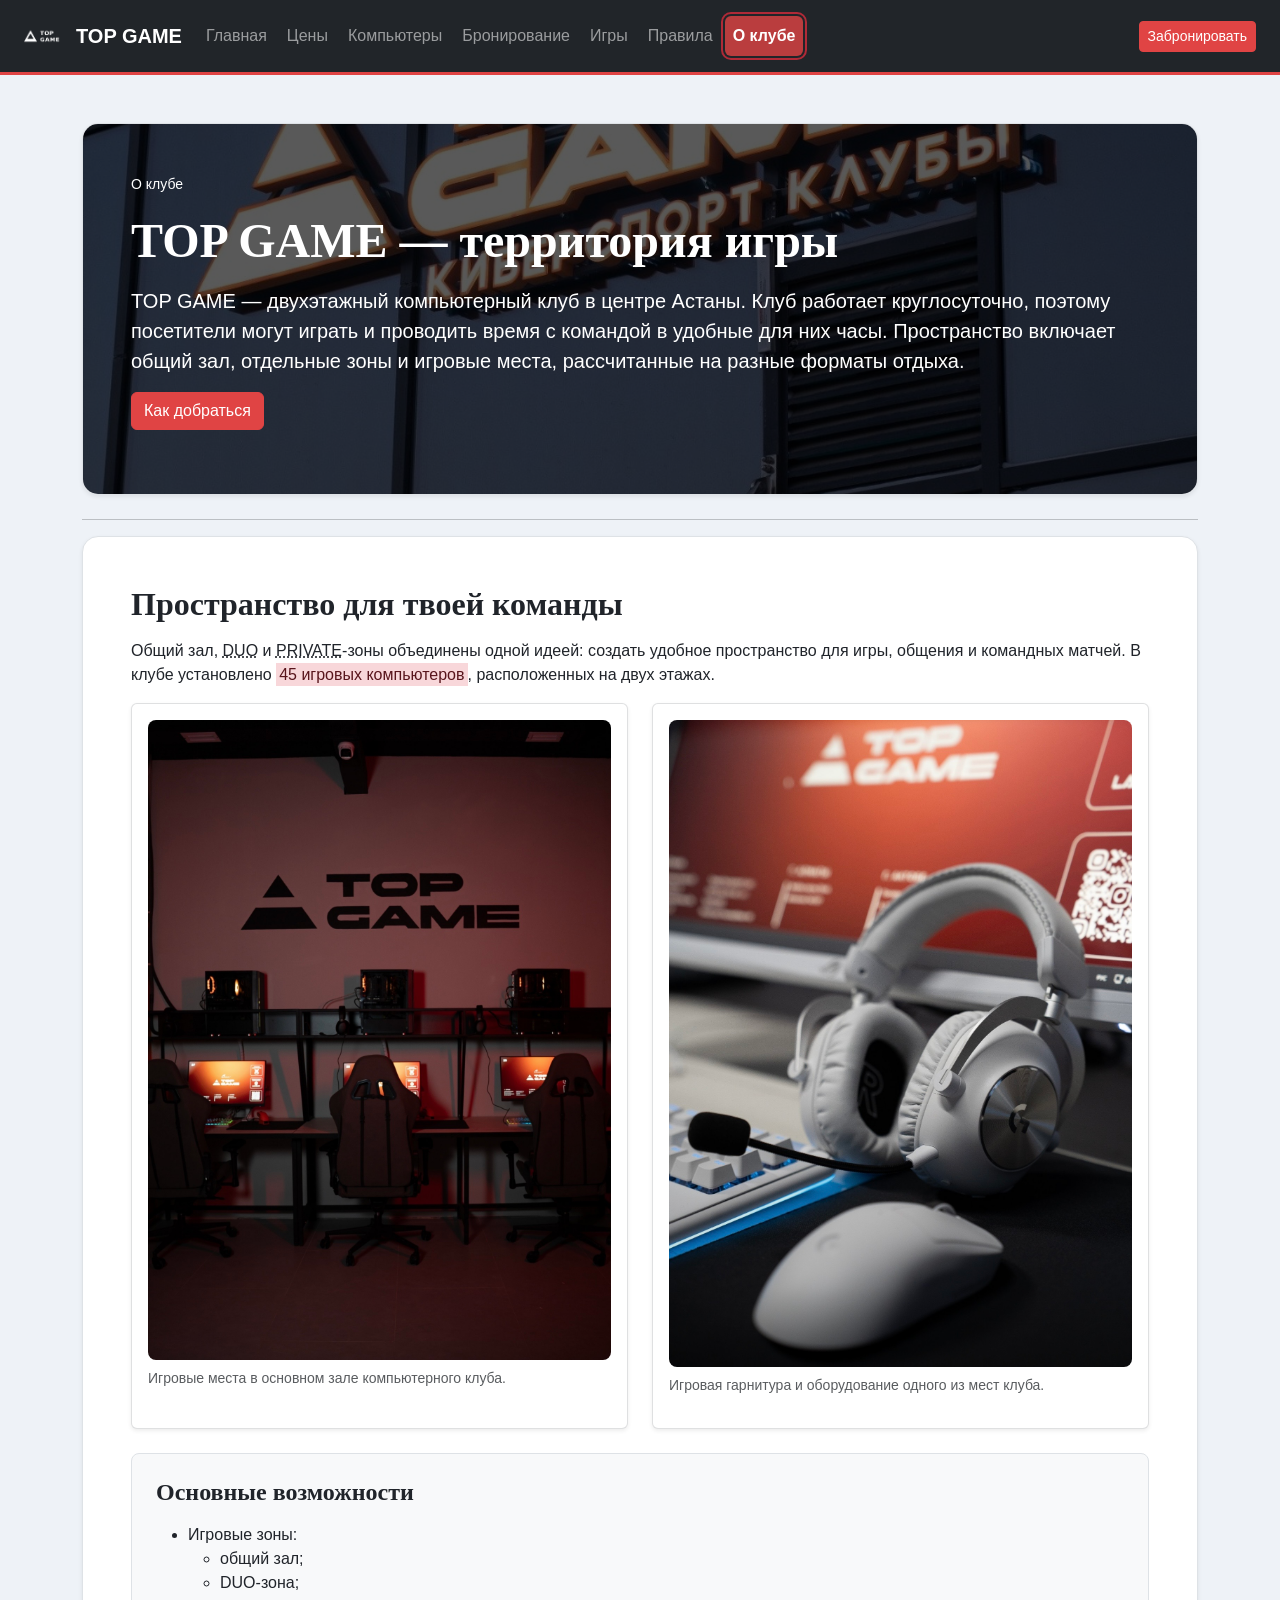
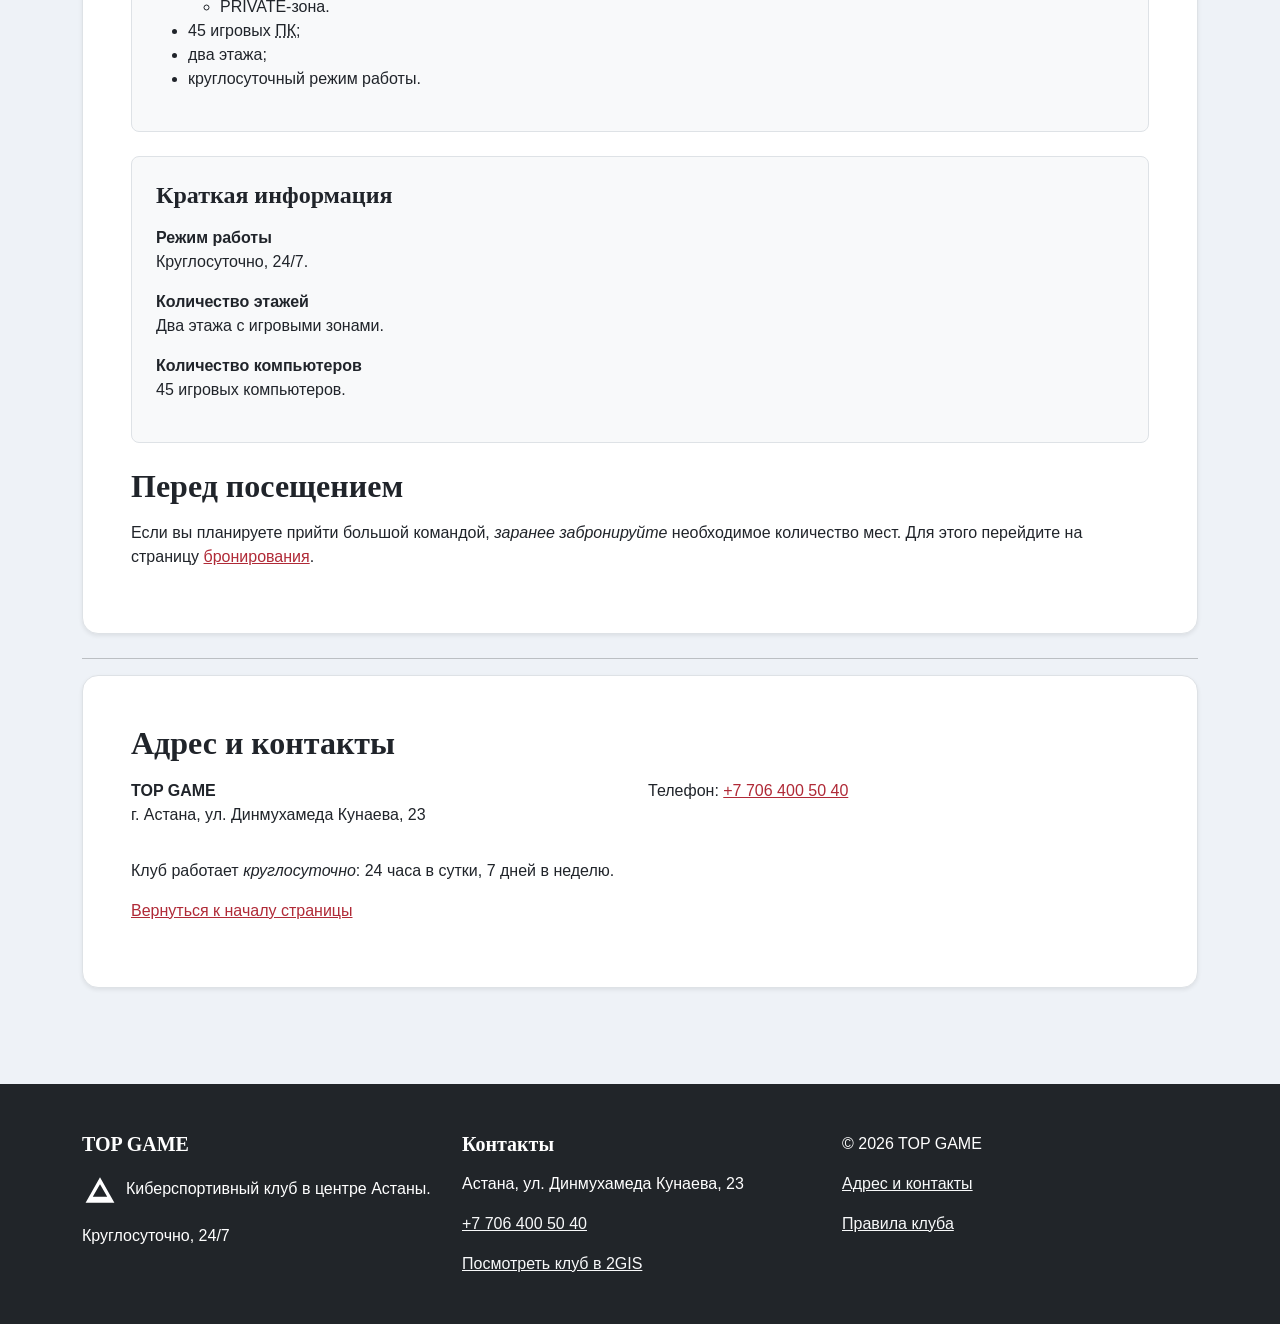
==== about.html @ 2912ec72 "Complete game requests, tariff calculations, zone comparison and reviews" ====
<!DOCTYPE html>
<html lang="ru">
    <head>
        <meta charset="UTF-8">
        <meta name="viewport" content="width=device-width, initial-scale=1.0">
        <meta name="description" content="Информация о компьютерном клубе TOP GAME в Астане">
        <meta name="author" content="Ali">
        <title>О клубе — TOP GAME</title>
        <!-- Bootstrap supplies the layout; only CSS is used. -->
        <link rel="stylesheet" href="css/bootstrap.min.css">
        <link rel="stylesheet" href="css/base.css">
        <script src="js/data.js" defer></script>
        <script src="js/logic.js" defer></script>
        <script src="js/main.js" defer></script>
        <script src="js/food.js" defer></script>
        <script src="js/about.js" defer></script>
    </head>
    <body id="page-top">
        <a id="skip-content" href="#about-content" class="visually-hidden-focusable d-inline-block p-3">Перейти к содержимому</a><!-- Автор страницы: Ali -->
        <!-- Bootstrap navbar layout; the mobile menu uses an HTML checkbox and CSS so the site needs no JavaScript. -->
        <header id="site-header" class="navbar navbar-expand-xl bg-dark border-bottom border-danger border-3 py-3" data-bs-theme="dark">
    <div class="container-fluid px-3 px-lg-4">
        <a id="brand-link" href="index.html" aria-label="Главная страница TOP GAME" class="navbar-brand d-flex align-items-center gap-2 fw-bold"><img src="images/logo.png" alt="Логотип TOP GAME" width="44" height="44" class="img-fluid object-fit-contain"><span>TOP GAME</span></a>
        <input type="checkbox" id="main-navigation-toggle" class="navbar-toggler-check visually-hidden d-xl-none" aria-controls="main-navigation">
        <label for="main-navigation-toggle" class="navbar-toggler d-xl-none"><span class="visually-hidden">Открыть или закрыть меню</span><span class="navbar-toggler-icon" aria-hidden="true"></span></label>
        <div id="main-navigation" class="navbar-collapse">
<nav aria-label="Основная навигация" class="flex-grow-1"><ul class="navbar-nav mx-xl-auto gap-xl-1">
<li class="nav-item"><a id="nav-index" href="index.html" class="nav-link px-2">Главная</a></li>
<li class="nav-item"><a id="nav-prices" href="prices.html" class="nav-link px-2">Цены</a></li>
<li class="nav-item"><a id="nav-computers" href="computers.html" class="nav-link px-2">Компьютеры</a></li>
<li class="nav-item"><a id="nav-booking" href="booking.html" class="nav-link px-2">Бронирование</a></li>
<li class="nav-item"><a id="nav-games" href="games.html" class="nav-link px-2">Игры</a></li>
<li class="nav-item"><a id="nav-rules" href="rules.html" class="nav-link px-2">Правила</a></li>
<li class="nav-item"><a id="nav-about" href="about.html" class="nav-link px-2 active fw-bold" aria-current="page">О клубе</a></li>
</ul></nav>
        <a id="header-booking-link" href="booking.html#booking-form" class="btn btn-danger btn-sm mt-3 mt-xl-0 ms-xl-3">Забронировать</a>
</div>
    </div>
</header>
        <!-- container limits long text to a readable width and stays centered at each Bootstrap breakpoint. -->
        <main class="container py-4 py-lg-5" id="about-content">
            <section id="introduction" class="bg-white border rounded-4 p-3 p-md-4 p-lg-5 mb-4 shadow-sm position-relative overflow-hidden text-white">
                <img src="images/club-exterior.jpg" alt="Внешний вид компьютерного клуба TOP GAME в Астане" class="position-absolute top-0 start-0 w-100 h-100 object-fit-cover brand-backdrop">
                <p class="mb-3 position-relative z-1">
                    <small class="small">О клубе</small>
                </p>
                <h1 class="fw-bold display-5 mb-3 position-relative z-1 text-center text-md-start" id="about-h1-1">TOP GAME — территория игры</h1>
                <p class="mb-3 lead position-relative z-1">
            TOP GAME — двухэтажный компьютерный клуб в центре Астаны.
            Клуб работает <strong>круглосуточно</strong>, поэтому посетители
            могут играть и проводить время с командой в удобные для них часы.
            Пространство включает общий зал, отдельные зоны и игровые места,
            рассчитанные на разные форматы отдыха.
        </p>
                <p class="mb-3 position-relative z-1">
                    <a href="#contacts" class="btn btn-danger" id="about-a-1">Как добраться</a>
                </p>
            </section>
            <hr>
            <section id="club-space" class="bg-white border rounded-4 p-3 p-md-4 p-lg-5 mb-4 shadow-sm">
                <h2 class="fw-bold h2 mb-3">Пространство для твоей команды</h2>
                <p class="mb-3">
            Общий зал, <abbr title="игра вдвоём">DUO</abbr> и
            <abbr title="приватная игровая зона">PRIVATE</abbr>-зоны
            объединены одной идеей: создать удобное пространство для игры,
            общения и командных матчей. В клубе установлено
            <mark class="bg-danger-subtle text-danger-emphasis">45 игровых компьютеров</mark>, расположенных на двух этажах.
        </p>
                <!-- Bootstrap Cards / grid: official card and card-body markup adapted to existing club content; semantic articles and figures retained. https://getbootstrap.com/docs/5.3/components/card/ -->
                <div class="row g-4">
                    <div class="col-12 col-md-6">
                        <figure class="card h-100 shadow-sm p-3" id="about-figure-1">
                            <img src="images/hero.jpg" alt="Игровые компьютеры и кресла в зале клуба TOP GAME" class="img-fluid w-100 rounded-3">
                            <figcaption class="small text-body-secondary mt-2">
                    Игровые места в основном зале компьютерного клуба.
                </figcaption>
                        </figure>
                    </div>
                    <div class="col-12 col-md-6">
                        <figure class="card h-100 shadow-sm p-3" id="about-figure-2">
                            <img src="images/prices-hero.jpg" alt="Белая игровая гарнитура на компьютерном месте TOP GAME" class="img-fluid w-100 rounded-3">
                            <figcaption class="small text-body-secondary mt-2">
                    Игровая гарнитура и оборудование одного из мест клуба.
                </figcaption>
                        </figure>
                    </div>
                </div>
                <article class="bg-body-tertiary border rounded-3 p-3 p-md-4 my-4" id="about-article-1">
                    <h3 class="fw-bold h4 mb-3">Основные возможности</h3>
                    <ul>
                        <li>
                    Игровые зоны:
                    <ul>
                                <li>общий зал;</li>
                                <li>DUO-зона;</li>
                                <li>PRIVATE-зона.</li>
                            </ul>
                        </li>
                        <li>
                    45 игровых
                    <abbr title="персональный компьютер">ПК</abbr>;
                </li>
                        <li>два этажа;</li>
                        <li>круглосуточный режим работы.</li>
                    </ul>
                </article>
                <article class="bg-body-tertiary border rounded-3 p-3 p-md-4 my-4" id="about-article-2">
                    <h3 class="fw-bold h4 mb-3">Краткая информация</h3>
                    <dl>
                        <dt class="mt-3 fw-semibold">
                            <b>Режим работы</b>
                        </dt>
                        <dd class="mb-3">Круглосуточно, 24/7.</dd>
                        <dt class="mt-3 fw-semibold">
                            <b>Количество этажей</b>
                        </dt>
                        <dd class="mb-3">Два этажа с игровыми зонами.</dd>
                        <dt class="mt-3 fw-semibold">
                            <b>Количество компьютеров</b>
                        </dt>
                        <dd class="mb-3">45 игровых компьютеров.</dd>
                    </dl>
                </article>
                <!-- aside используется для дополнительной информации,
             которая связана с клубом, но не является основным описанием. -->
                <aside id="about-aside-1">
                    <h2 class="fw-bold h2 mb-3">Перед посещением</h2>
                    <p class="mb-3">
                Если вы планируете прийти большой командой,
                <em>заранее забронируйте</em> необходимое количество мест.
                Для этого перейдите на страницу
                <a href="booking.html" id="about-a-2">бронирования</a>.
            </p>
                </aside>
            </section>
            <hr>
            <section id="contacts" class="bg-white border rounded-4 p-3 p-md-4 p-lg-5 mb-4 shadow-sm">
                <h2 class="fw-bold h2 mb-3">Адрес и контакты</h2>
                <address class="fst-normal row g-3">
                    <p class="mb-3 col-12 col-md-6">
                        <strong>TOP GAME</strong>
                        <br>
                г. Астана, ул. Динмухамеда Кунаева, 23
            </p>
                    <p class="mb-3 col-12 col-md-6">
                Телефон:
                <a href="tel:+77064005040" id="about-a-3">+7 706 400 50 40</a>
                    </p>
                </address>
                <p class="mb-3">
            Клуб работает <i>круглосуточно</i>:
            <span>24 часа в сутки, 7 дней в неделю</span>.
        </p>
                <!-- span используется для короткой части предложения,
             которой не требуется отдельный смысловой раздел. -->
                <p class="mb-3">
                    <a href="#introduction" id="about-a-4">Вернуться к началу страницы</a>
                </p>
            </section>
        </main>
        <footer id="site-footer" class="bg-dark text-white py-5 mt-4">
    <div class="container"><div class="row g-4 align-items-start">
        <section class="col-12 col-md-6 col-lg-4" aria-labelledby="footer-brand-title">
            <h2 id="footer-brand-title" class="h5 fw-bold mb-3">TOP GAME</h2>
            <p><img src="images/logo-mark-white.svg" alt="Знак TOP GAME" width="36" class="img-fluid me-2">Киберспортивный клуб в центре Астаны.</p>
            <p class="mb-0">Круглосуточно, 24/7</p>
        </section>
        <section class="col-12 col-md-6 col-lg-4" aria-labelledby="footer-contacts-title">
            <h2 id="footer-contacts-title" class="h5 fw-bold mb-3">Контакты</h2>
            <address class="fst-normal">
<p>Астана, ул. Динмухамеда Кунаева, 23</p>
<a id="footer-phone" href="tel:+77064005040" class="link-light">+7 706 400 50 40</a>
</address>
            <a id="footer-map" href="https://2gis.kz/astana/firm/70000001080411948" target="_blank" rel="noopener noreferrer" class="link-light">Посмотреть клуб в 2GIS</a>
        </section>
        <div class="col-12 col-md-6 col-lg-4">
<p>© 2026 TOP GAME</p>
<p><a id="footer-contacts-link" href="about.html#contacts" class="link-light">Адрес и контакты</a></p>
<a id="footer-rules-link" href="rules.html" class="link-light">Правила клуба</a>
</div>
    </div></div>
</footer>
    </body>
</html>
---- css/base.css ----
/* Bootstrap owns layout, spacing, typography scales and breakpoints.
   These rules add the club's visual identity without rebuilding its grid. */
:root {
    --bs-body-bg: #eef2f7;
    --bs-body-color: #20242a;
    --bs-body-font-family: Arial, Helvetica, sans-serif;
    --bs-danger-rgb: 224, 68, 68;
    --bs-link-color: #b02a37;
    --bs-link-color-rgb: 176, 42, 55;
    --bs-link-hover-color: #842029;
    --bs-link-hover-color-rgb: 132, 32, 41;
}

/* Keep the club's original serif display font for headings. */
h1,
h2,
h3,
.card-title {
    font-family: Georgia, "Times New Roman", serif;
}

/* Use the club red for primary actions and provide a clear hover shade. */
.btn-danger {
    --bs-btn-bg: #e04444;
    --bs-btn-border-color: #e04444;
    --bs-btn-hover-bg: #c93838;
    --bs-btn-hover-border-color: #c93838;
    --bs-btn-active-bg: #b02a37;
    --bs-btn-active-border-color: #b02a37;
}

/* Match outlined actions to the same palette. */
.btn-outline-danger {
    --bs-btn-color: #b02a37;
    --bs-btn-border-color: #b02a37;
    --bs-btn-hover-bg: #b02a37;
    --bs-btn-hover-border-color: #b02a37;
}

/* A subtle club-red highlight makes navigation states easy to spot. */
.navbar .nav-link {
    border-radius: var(--bs-border-radius);
    transition: color 150ms ease, background-color 150ms ease;
}

.navbar .nav-link:hover,
.navbar .nav-link:focus-visible,
.navbar .nav-link.active {
    color: #fff;
    background-color: rgba(var(--bs-danger-rgb), 0.8);
}

/* Bootstrap cards use a light gray surface by default; keep content white. */
.card {
    --bs-card-bg: #fff;
    --bs-card-border-color: rgba(32, 36, 42, 0.14);
}

/* Carry the brand color into focused form controls and selected checkboxes. */
.form-control:focus,
.form-select:focus {
    border-color: #e04444;
    box-shadow: 0 0 0 0.25rem rgba(224, 68, 68, 0.2);
}

.form-check-input:checked {
    background-color: #e04444;
    border-color: #e04444;
}

::selection {
    color: #fff;
    background-color: #b02a37;
}

/* The existing about-page photo needs darkening for readable white text.
   Bootstrap supplies positioning, sizing and the overlay's z-index. */
.brand-backdrop {
    filter: brightness(35%);
}

/* A checkbox keeps the mobile navigation usable without JavaScript. */
@media (max-width: 1199.98px) {
    .navbar-toggler-check:not(:checked) ~ .navbar-collapse { display: none; }
    .navbar-toggler-check:checked ~ .navbar-collapse { display: block; flex-basis: 100%; }
    .navbar-toggler-check:focus-visible + .navbar-toggler { outline: 3px solid #fff; outline-offset: 3px; }
}

/* Ready for class changes in the next assignment; no JavaScript is loaded. */
.hidden { display: none !important; }
.active { outline: 2px solid #b02a37; outline-offset: 2px; }
.selected { border-color: #b02a37 !important; box-shadow: 0 0 0 2px rgba(176, 42, 55, 0.15); }
.error { color: #842029; background-color: #f8d7da; border-color: #b02a37 !important; }
.success { color: #0f5132; background-color: #d1e7dd; border-color: #146c43 !important; }
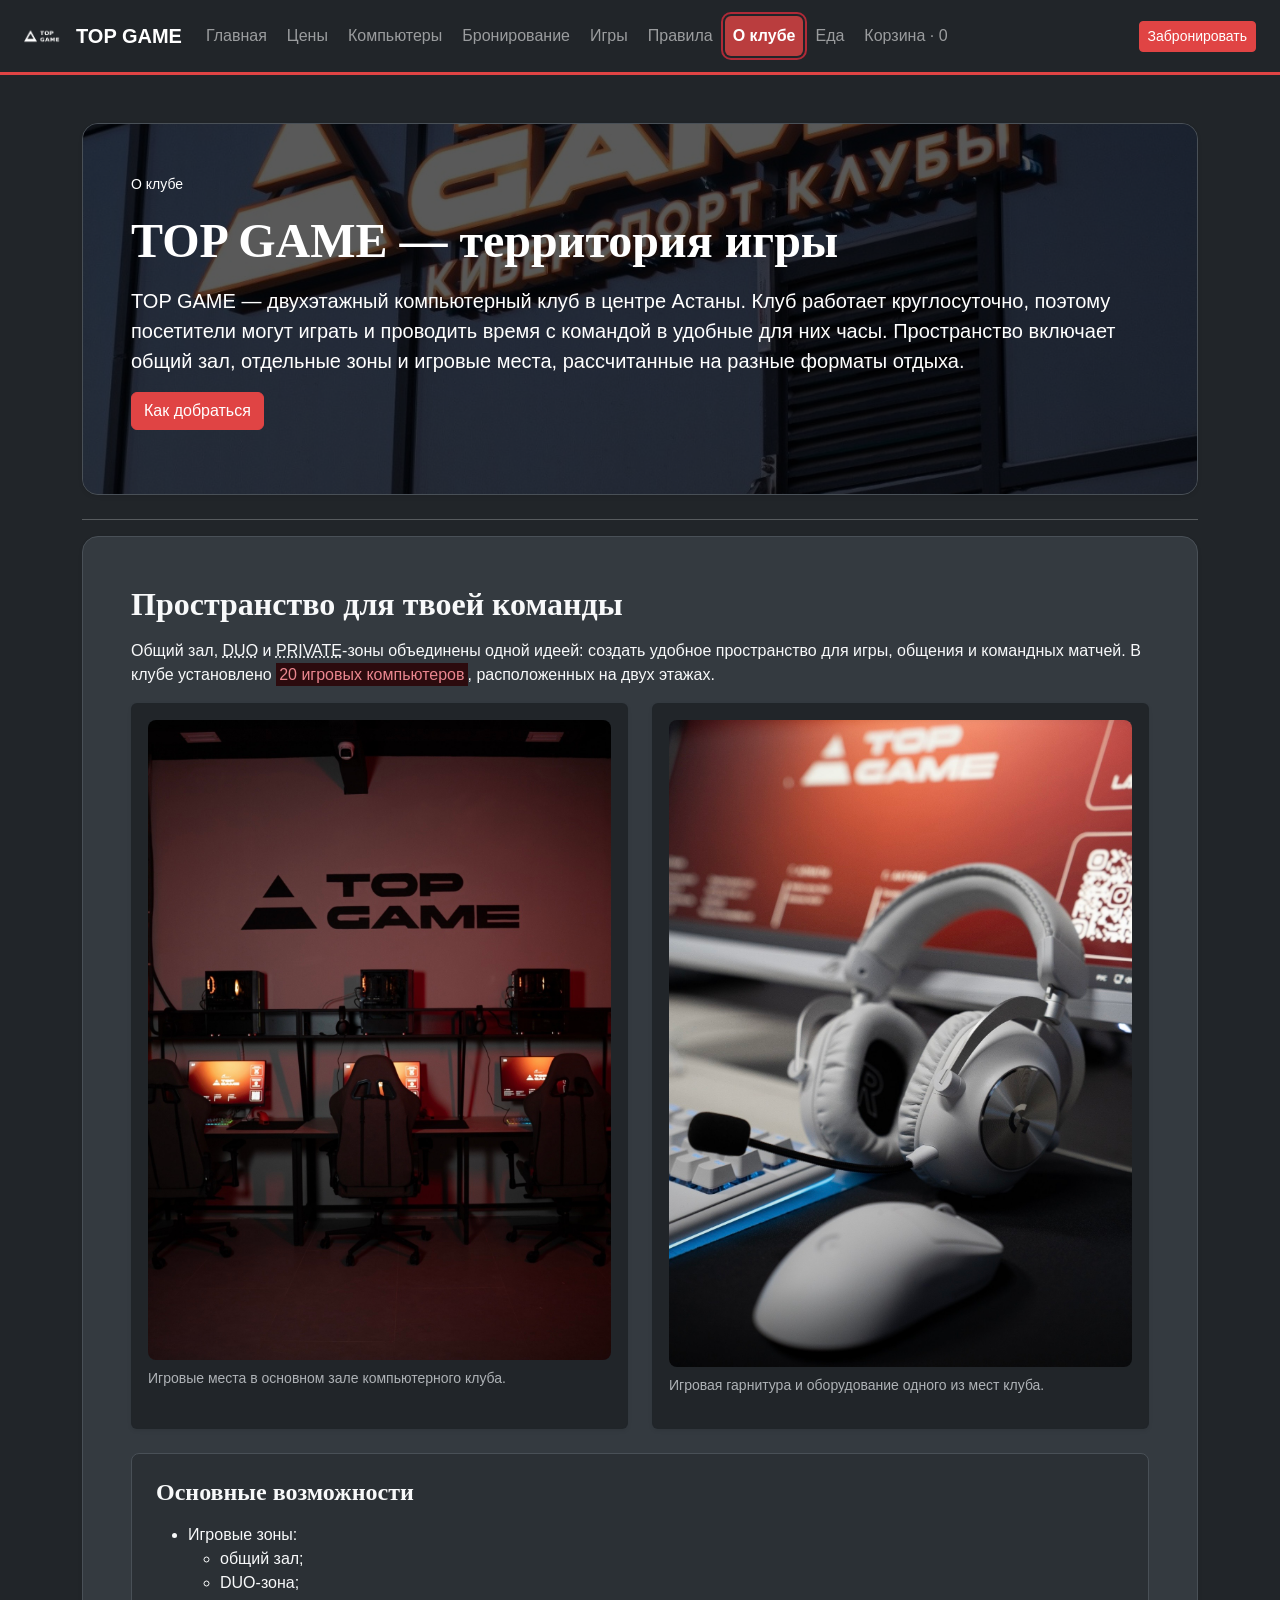
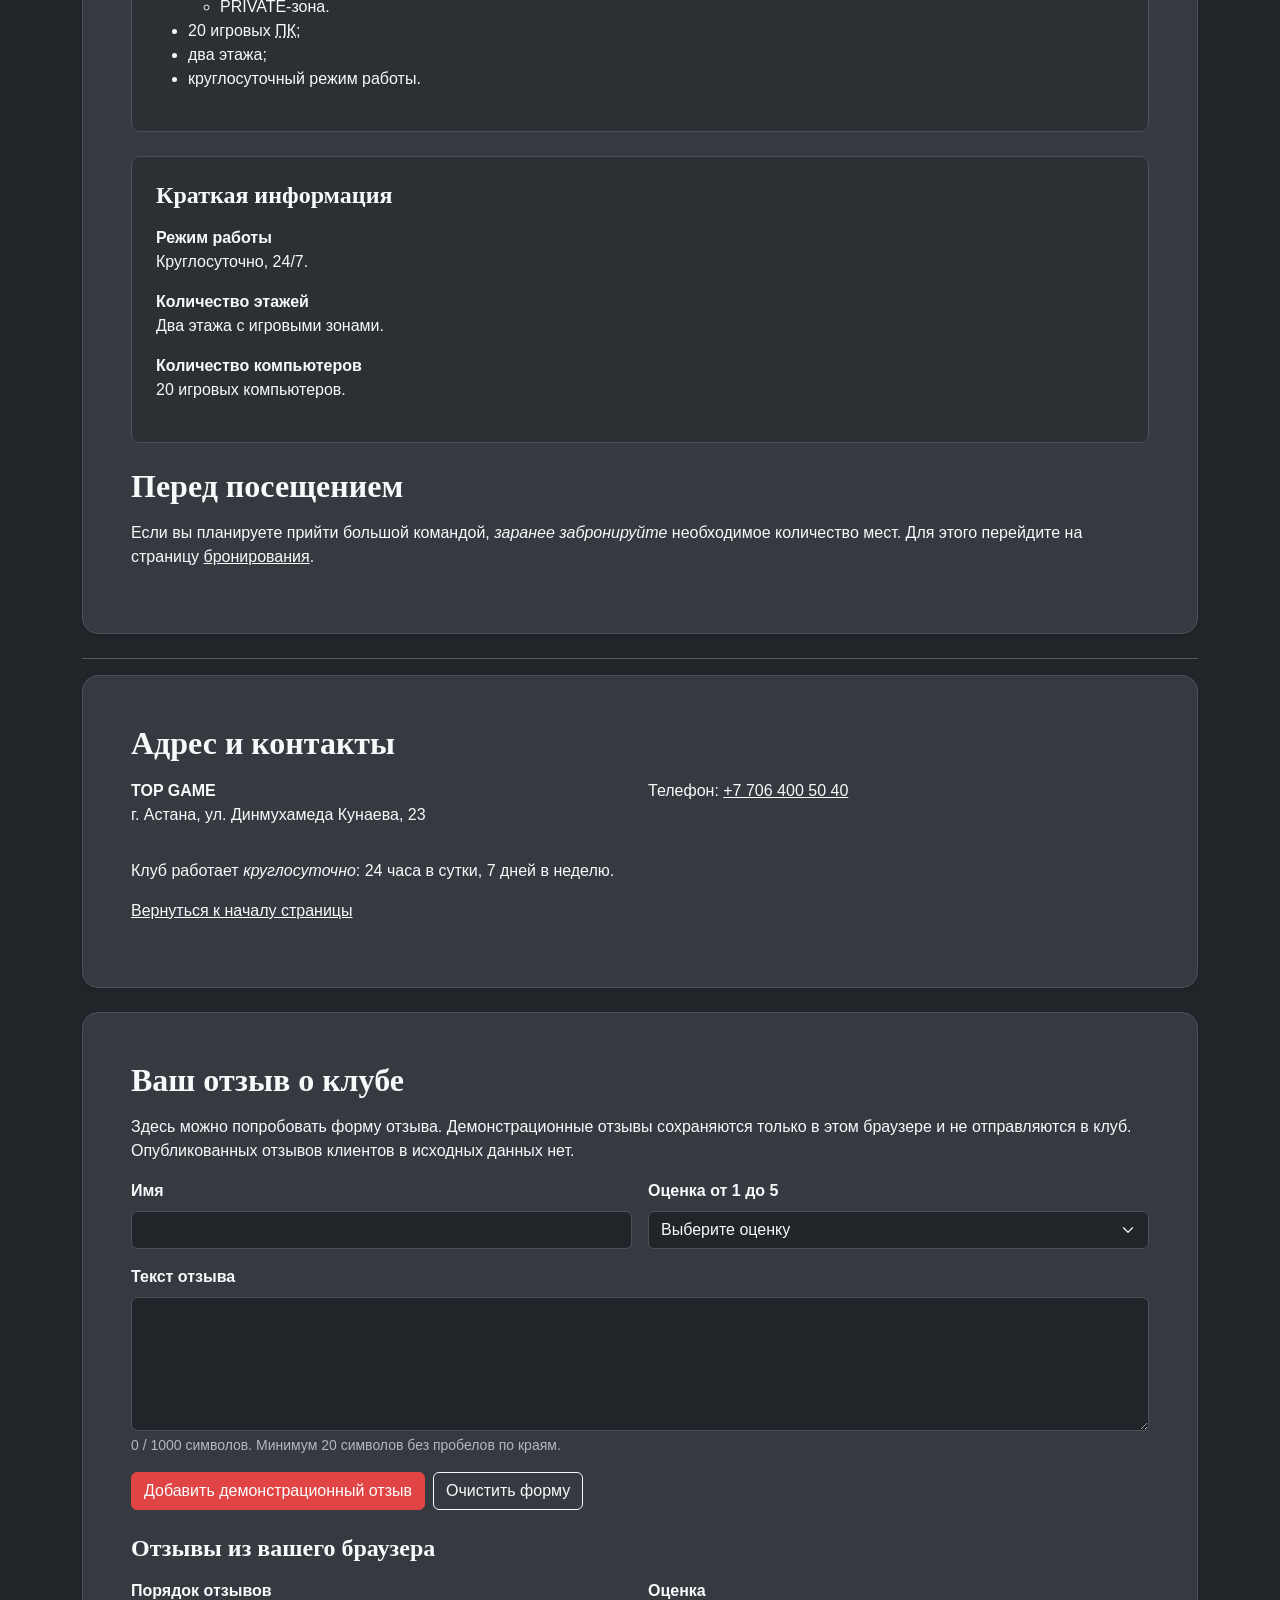
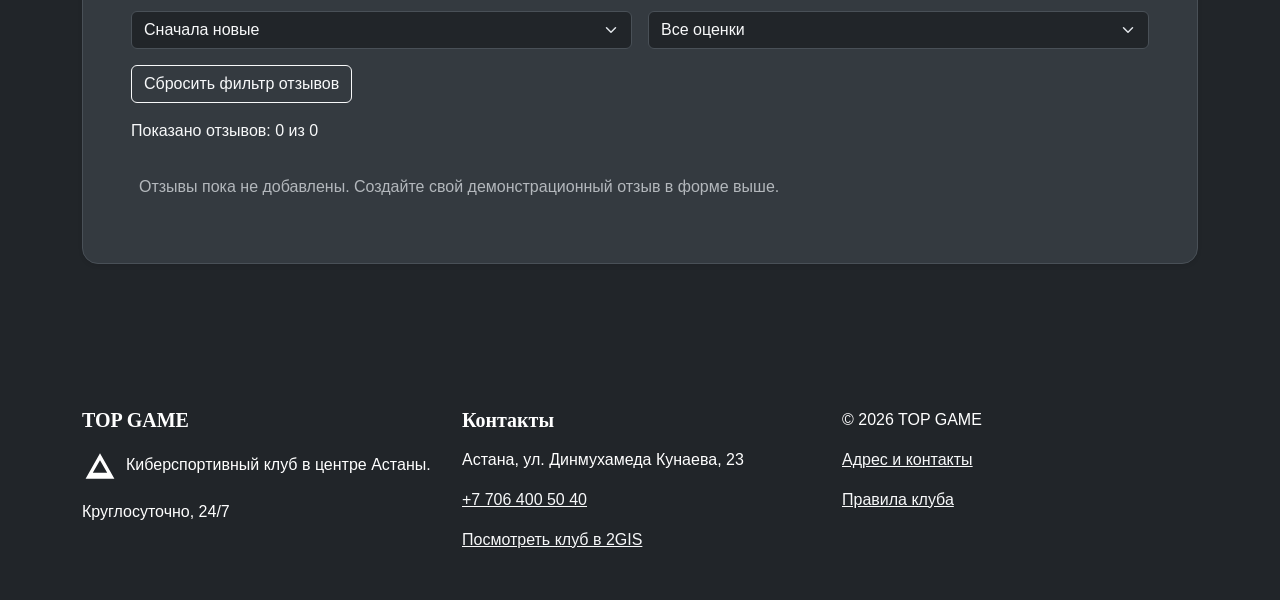
==== commit 2f55a7fb: "Add simplified JavaScript and interactive club website" ====
--- a/about.html
+++ b/about.html
@@ -1,5 +1,5 @@
 <!DOCTYPE html>
-<html lang="ru">
+<html lang="ru" data-bs-theme="dark">
     <head>
         <meta charset="UTF-8">
         <meta name="viewport" content="width=device-width, initial-scale=1.0">
@@ -15,8 +15,8 @@
         <script src="js/food.js" defer></script>
         <script src="js/about.js" defer></script>
     </head>
-    <body id="page-top">
-        <a id="skip-content" href="#about-content" class="visually-hidden-focusable d-inline-block p-3">Перейти к содержимому</a><!-- Автор страницы: Ali -->
+    <body id="page-top" class="bg-dark text-light">
+        <a id="skip-content" href="#about-content" class="visually-hidden-focusable d-inline-block p-3 link-light">Перейти к содержимому</a><!-- Автор страницы: Ali -->
         <!-- Bootstrap navbar layout; the mobile menu uses an HTML checkbox and CSS so the site needs no JavaScript. -->
         <header id="site-header" class="navbar navbar-expand-xl bg-dark border-bottom border-danger border-3 py-3" data-bs-theme="dark">
     <div class="container-fluid px-3 px-lg-4">
@@ -32,6 +32,8 @@
 <li class="nav-item"><a id="nav-games" href="games.html" class="nav-link px-2">Игры</a></li>
 <li class="nav-item"><a id="nav-rules" href="rules.html" class="nav-link px-2">Правила</a></li>
 <li class="nav-item"><a id="nav-about" href="about.html" class="nav-link px-2 active fw-bold" aria-current="page">О клубе</a></li>
+<li class="nav-item"><a id="nav-food" class="nav-link px-2" href="booking.html#food-menu">Еда</a></li>
+<li class="nav-item"><a id="nav-cart" class="nav-link px-2" href="booking.html#food-cart">Корзина · 0</a></li>
 </ul></nav>
         <a id="header-booking-link" href="booking.html#booking-form" class="btn btn-danger btn-sm mt-3 mt-xl-0 ms-xl-3">Забронировать</a>
 </div>
@@ -39,7 +41,7 @@
 </header>
         <!-- container limits long text to a readable width and stays centered at each Bootstrap breakpoint. -->
         <main class="container py-4 py-lg-5" id="about-content">
-            <section id="introduction" class="bg-white border rounded-4 p-3 p-md-4 p-lg-5 mb-4 shadow-sm position-relative overflow-hidden text-white">
+            <section id="introduction" class="bg-body-secondary border rounded-4 p-3 p-md-4 p-lg-5 mb-4 shadow-sm position-relative overflow-hidden text-white">
                 <img src="images/club-exterior.jpg" alt="Внешний вид компьютерного клуба TOP GAME в Астане" class="position-absolute top-0 start-0 w-100 h-100 object-fit-cover brand-backdrop">
                 <p class="mb-3 position-relative z-1">
                     <small class="small">О клубе</small>
@@ -57,19 +59,19 @@
                 </p>
             </section>
             <hr>
-            <section id="club-space" class="bg-white border rounded-4 p-3 p-md-4 p-lg-5 mb-4 shadow-sm">
+            <section id="club-space" class="bg-body-secondary border rounded-4 p-3 p-md-4 p-lg-5 mb-4 shadow-sm">
                 <h2 class="fw-bold h2 mb-3">Пространство для твоей команды</h2>
                 <p class="mb-3">
             Общий зал, <abbr title="игра вдвоём">DUO</abbr> и
             <abbr title="приватная игровая зона">PRIVATE</abbr>-зоны
             объединены одной идеей: создать удобное пространство для игры,
             общения и командных матчей. В клубе установлено
-            <mark class="bg-danger-subtle text-danger-emphasis">45 игровых компьютеров</mark>, расположенных на двух этажах.
+            <mark class="bg-danger-subtle text-danger-emphasis">20 игровых компьютеров</mark>, расположенных на двух этажах.
         </p>
                 <!-- Bootstrap Cards / grid: official card and card-body markup adapted to existing club content; semantic articles and figures retained. https://getbootstrap.com/docs/5.3/components/card/ -->
                 <div class="row g-4">
                     <div class="col-12 col-md-6">
-                        <figure class="card h-100 shadow-sm p-3" id="about-figure-1">
+                        <figure class="card h-100 shadow-sm p-3 bg-dark text-light" id="about-figure-1">
                             <img src="images/hero.jpg" alt="Игровые компьютеры и кресла в зале клуба TOP GAME" class="img-fluid w-100 rounded-3">
                             <figcaption class="small text-body-secondary mt-2">
                     Игровые места в основном зале компьютерного клуба.
@@ -77,7 +79,7 @@
                         </figure>
                     </div>
                     <div class="col-12 col-md-6">
-                        <figure class="card h-100 shadow-sm p-3" id="about-figure-2">
+                        <figure class="card h-100 shadow-sm p-3 bg-dark text-light" id="about-figure-2">
                             <img src="images/prices-hero.jpg" alt="Белая игровая гарнитура на компьютерном месте TOP GAME" class="img-fluid w-100 rounded-3">
                             <figcaption class="small text-body-secondary mt-2">
                     Игровая гарнитура и оборудование одного из мест клуба.
@@ -97,7 +99,7 @@
                             </ul>
                         </li>
                         <li>
-                    45 игровых
+                    20 игровых
                     <abbr title="персональный компьютер">ПК</abbr>;
                 </li>
                         <li>два этажа;</li>
@@ -118,7 +120,7 @@
                         <dt class="mt-3 fw-semibold">
                             <b>Количество компьютеров</b>
                         </dt>
-                        <dd class="mb-3">45 игровых компьютеров.</dd>
+                        <dd class="mb-3">20 игровых компьютеров.</dd>
                     </dl>
                 </article>
                 <!-- aside используется для дополнительной информации,
@@ -129,12 +131,12 @@
                 Если вы планируете прийти большой командой,
                 <em>заранее забронируйте</em> необходимое количество мест.
                 Для этого перейдите на страницу
-                <a href="booking.html" id="about-a-2">бронирования</a>.
+                <a href="booking.html" id="about-a-2" class="link-light">бронирования</a>.
             </p>
                 </aside>
             </section>
             <hr>
-            <section id="contacts" class="bg-white border rounded-4 p-3 p-md-4 p-lg-5 mb-4 shadow-sm">
+            <section id="contacts" class="bg-body-secondary border rounded-4 p-3 p-md-4 p-lg-5 mb-4 shadow-sm">
                 <h2 class="fw-bold h2 mb-3">Адрес и контакты</h2>
                 <address class="fst-normal row g-3">
                     <p class="mb-3 col-12 col-md-6">
@@ -144,7 +146,7 @@
             </p>
                     <p class="mb-3 col-12 col-md-6">
                 Телефон:
-                <a href="tel:+77064005040" id="about-a-3">+7 706 400 50 40</a>
+                <a href="tel:+77064005040" id="about-a-3" class="link-light">+7 706 400 50 40</a>
                     </p>
                 </address>
                 <p class="mb-3">
@@ -154,9 +156,80 @@
                 <!-- span используется для короткой части предложения,
              которой не требуется отдельный смысловой раздел. -->
                 <p class="mb-3">
-                    <a href="#introduction" id="about-a-4">Вернуться к началу страницы</a>
+                    <a href="#introduction" id="about-a-4" class="link-light">Вернуться к началу страницы</a>
                 </p>
             </section>
+            <section id="reviews" class="bg-body-secondary border rounded-4 p-3 p-md-4 p-lg-5 mb-4 shadow-sm" aria-labelledby="reviews-title">
+                <h2 id="reviews-title" class="h2 fw-bold mb-3">Ваш отзыв о клубе</h2>
+                <p class="mb-3">Здесь можно попробовать форму отзыва. Демонстрационные отзывы сохраняются только в этом браузере и не отправляются в клуб. Опубликованных отзывов клиентов в исходных данных нет.</p>
+                <form id="review-form" class="row g-3 mb-4" novalidate>
+                    <div class="col-12 col-md-6">
+                        <label for="review-name" class="form-label fw-semibold">Имя</label>
+                        <input id="review-name" name="review-name" class="form-control bg-dark text-light" type="text" autocomplete="name" maxlength="80" required>
+                    </div>
+                    <div class="col-12 col-md-6">
+                        <label for="review-rating" class="form-label fw-semibold">Оценка от 1 до 5</label>
+                        <select id="review-rating" name="review-rating" class="form-select bg-dark text-light" required>
+                            <option value="">Выберите оценку</option>
+                            <option value="1">1 из 5</option>
+                            <option value="2">2 из 5</option>
+                            <option value="3">3 из 5</option>
+                            <option value="4">4 из 5</option>
+                            <option value="5">5 из 5</option>
+                        </select>
+                    </div>
+                    <div class="col-12">
+                        <label for="review-text" class="form-label fw-semibold">Текст отзыва</label>
+                        <textarea id="review-text" name="review-text" class="form-control bg-dark text-light" rows="5" minlength="20" maxlength="1000" aria-describedby="review-counter" required></textarea>
+                        <p id="review-counter" class="form-text mb-0" aria-live="polite"></p>
+                    </div>
+                    <div class="col-12 d-flex flex-wrap gap-2">
+                        <button id="review-submit" type="submit" class="btn btn-danger">Добавить демонстрационный отзыв</button>
+                        <button type="reset" class="btn btn-outline-light">Очистить форму</button>
+                    </div>
+                    <p id="review-status" class="col-12 hidden p-3 rounded-3 text-break" role="status" aria-live="polite"></p>
+                </form>
+                <h3 class="h4 fw-bold mb-3">Отзывы из вашего браузера</h3>
+                <div class="row g-3 mb-3">
+                    <div class="col-12 col-md-6">
+                        <label for="review-sort" class="form-label fw-semibold">Порядок отзывов</label>
+                        <select id="review-sort" class="form-select bg-dark text-light">
+                            <option value="newest">Сначала новые</option>
+                            <option value="oldest">Сначала старые</option>
+                            <option value="rating">Сначала высокая оценка</option>
+                        </select>
+                    </div>
+                    <div class="col-12 col-md-6">
+                        <label for="review-rating-filter" class="form-label fw-semibold">Оценка</label>
+                        <select id="review-rating-filter" class="form-select bg-dark text-light">
+                            <option value="0">Все оценки</option>
+                            <option value="1">1 из 5</option>
+                            <option value="2">2 из 5</option>
+                            <option value="3">3 из 5</option>
+                            <option value="4">4 из 5</option>
+                            <option value="5">5 из 5</option>
+                        </select>
+                    </div>
+                </div>
+                <button id="review-filter-reset" type="button" class="btn btn-outline-light mb-3">Сбросить фильтр отзывов</button>
+                <p id="review-result-count" class="mb-3" aria-live="polite"></p>
+                <div id="review-list" class="row g-3"></div>
+            </section>
+            <!-- Шаблон карточки: JavaScript подставляет только данные отзыва. -->
+            <template id="review-card-template">
+                <div class="col-12 col-lg-6">
+                    <article class="card h-100 bg-dark text-light">
+                        <div class="card-body d-flex flex-column">
+                            <h4 class="h5 fw-bold text-break" data-review-name></h4>
+                            <p class="fw-semibold mb-2" data-review-rating></p>
+                            <time class="small text-body-secondary mb-3"></time>
+                            <p class="text-break" data-review-text></p>
+                            <p class="small text-body-secondary">Ваш демонстрационный отзыв. Сохранён только в этом браузере.</p>
+                            <button type="button" class="btn btn-outline-light mt-auto align-self-start">Удалить мой отзыв</button>
+                        </div>
+                    </article>
+                </div>
+            </template>
         </main>
         <footer id="site-footer" class="bg-dark text-white py-5 mt-4">
     <div class="container"><div class="row g-4 align-items-start">
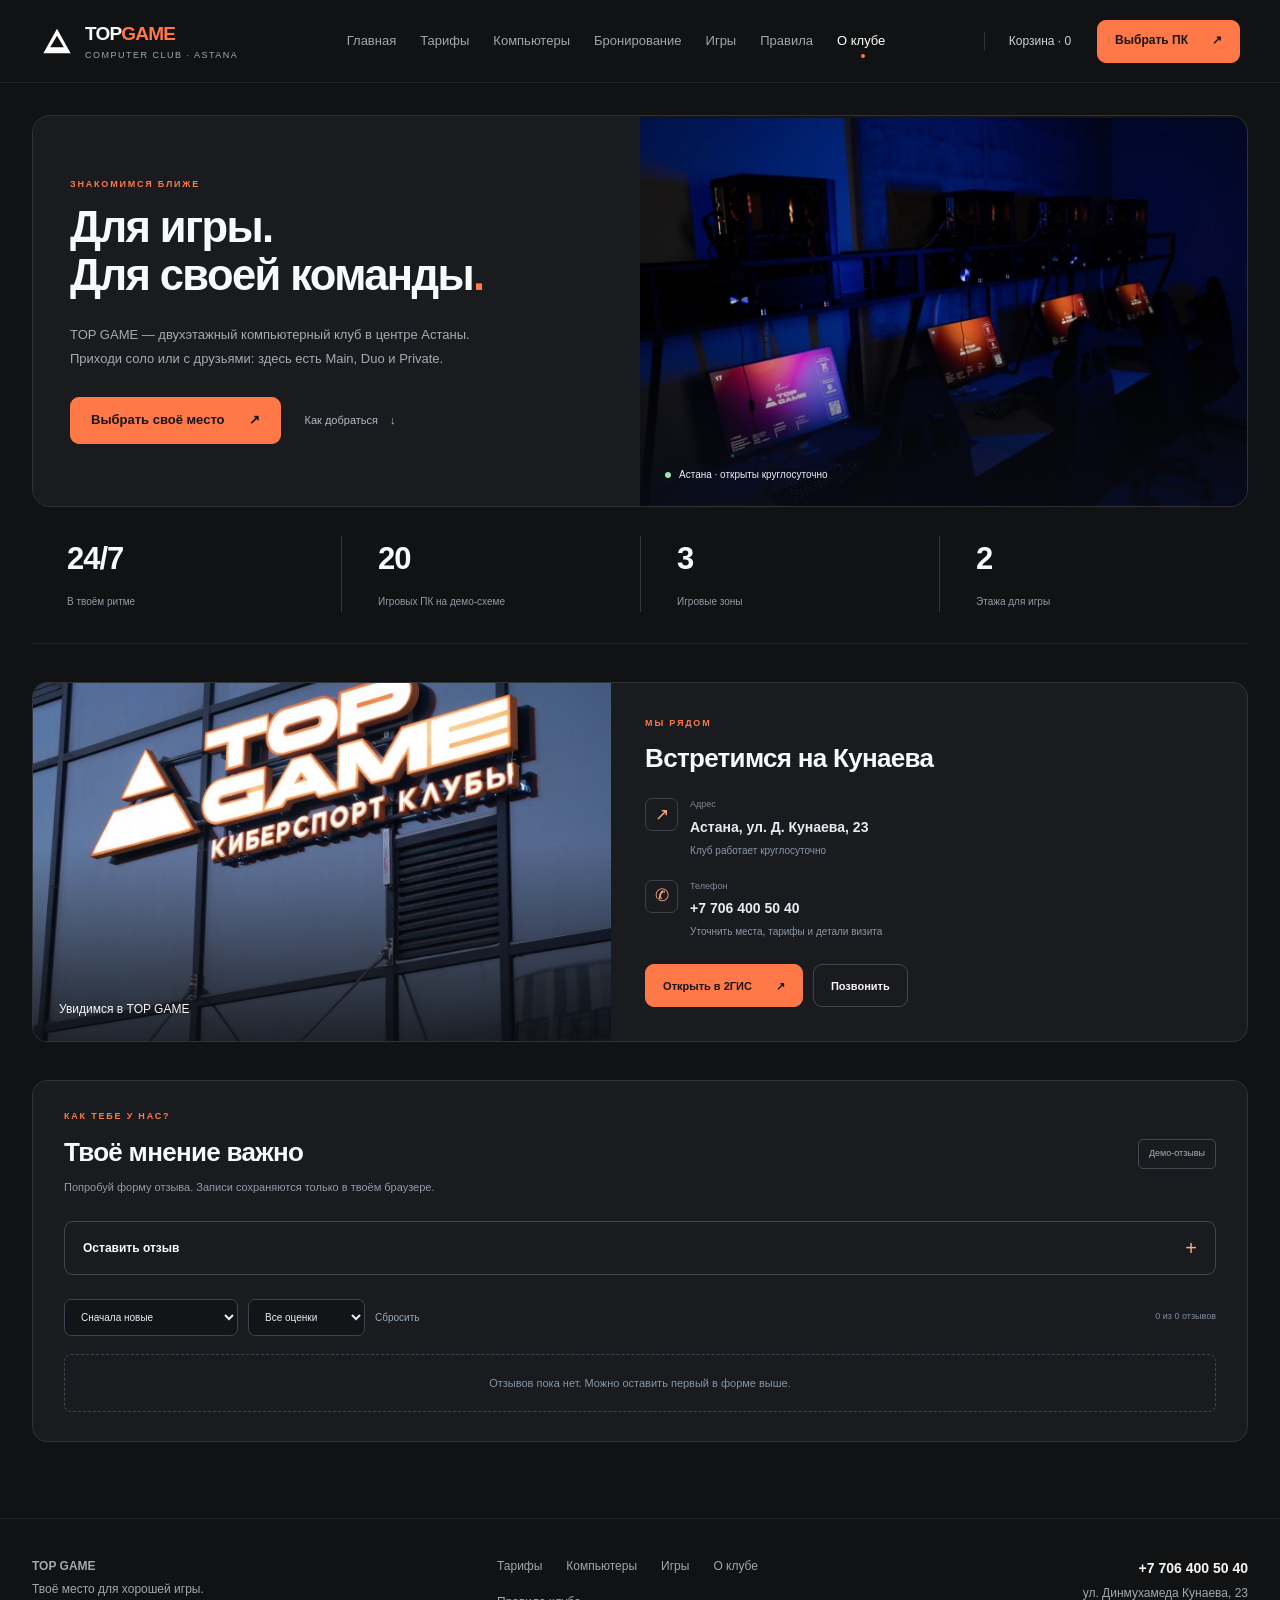
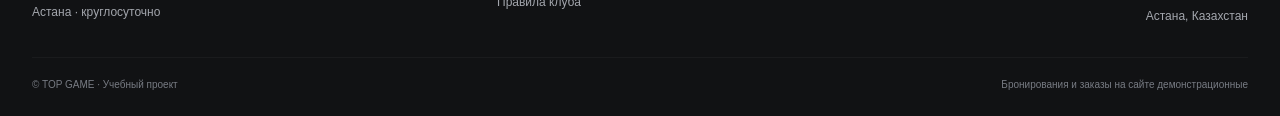
==== commit 870ba00a: "Redesign booking with unified basket and refresh club pages" ====
--- a/about.html
+++ b/about.html
@@ -2,6 +2,7 @@
 <html lang="ru" data-bs-theme="dark">
     <head>
         <meta charset="UTF-8">
+    <link rel="icon" type="image/svg+xml" href="images/logo-mark-white.svg">
         <meta name="viewport" content="width=device-width, initial-scale=1.0">
         <meta name="description" content="Информация о компьютерном клубе TOP GAME в Астане">
         <meta name="author" content="Ali">
@@ -9,6 +10,7 @@
         <!-- Bootstrap supplies the layout; only CSS is used. -->
         <link rel="stylesheet" href="css/bootstrap.min.css">
         <link rel="stylesheet" href="css/base.css">
+        <link rel="stylesheet" href="css/about.css">
         <script src="js/data.js" defer></script>
         <script src="js/logic.js" defer></script>
         <script src="js/main.js" defer></script>
@@ -16,242 +18,50 @@
         <script src="js/about.js" defer></script>
     </head>
     <body id="page-top" class="bg-dark text-light">
-        <a id="skip-content" href="#about-content" class="visually-hidden-focusable d-inline-block p-3 link-light">Перейти к содержимому</a><!-- Автор страницы: Ali -->
+        <a id="skip-content" href="#about-content" class="skip-link">К содержимому</a><!-- Автор страницы: Ali -->
         <!-- Bootstrap navbar layout; the mobile menu uses an HTML checkbox and CSS so the site needs no JavaScript. -->
-        <header id="site-header" class="navbar navbar-expand-xl bg-dark border-bottom border-danger border-3 py-3" data-bs-theme="dark">
-    <div class="container-fluid px-3 px-lg-4">
-        <a id="brand-link" href="index.html" aria-label="Главная страница TOP GAME" class="navbar-brand d-flex align-items-center gap-2 fw-bold"><img src="images/logo.png" alt="Логотип TOP GAME" width="44" height="44" class="img-fluid object-fit-contain"><span>TOP GAME</span></a>
-        <input type="checkbox" id="main-navigation-toggle" class="navbar-toggler-check visually-hidden d-xl-none" aria-controls="main-navigation">
-        <label for="main-navigation-toggle" class="navbar-toggler d-xl-none"><span class="visually-hidden">Открыть или закрыть меню</span><span class="navbar-toggler-icon" aria-hidden="true"></span></label>
-        <div id="main-navigation" class="navbar-collapse">
-<nav aria-label="Основная навигация" class="flex-grow-1"><ul class="navbar-nav mx-xl-auto gap-xl-1">
-<li class="nav-item"><a id="nav-index" href="index.html" class="nav-link px-2">Главная</a></li>
-<li class="nav-item"><a id="nav-prices" href="prices.html" class="nav-link px-2">Цены</a></li>
-<li class="nav-item"><a id="nav-computers" href="computers.html" class="nav-link px-2">Компьютеры</a></li>
-<li class="nav-item"><a id="nav-booking" href="booking.html" class="nav-link px-2">Бронирование</a></li>
-<li class="nav-item"><a id="nav-games" href="games.html" class="nav-link px-2">Игры</a></li>
-<li class="nav-item"><a id="nav-rules" href="rules.html" class="nav-link px-2">Правила</a></li>
-<li class="nav-item"><a id="nav-about" href="about.html" class="nav-link px-2 active fw-bold" aria-current="page">О клубе</a></li>
-<li class="nav-item"><a id="nav-food" class="nav-link px-2" href="booking.html#food-menu">Еда</a></li>
-<li class="nav-item"><a id="nav-cart" class="nav-link px-2" href="booking.html#food-cart">Корзина · 0</a></li>
-</ul></nav>
-        <a id="header-booking-link" href="booking.html#booking-form" class="btn btn-danger btn-sm mt-3 mt-xl-0 ms-xl-3">Забронировать</a>
-</div>
+        <header id="site-header" class="club-header">
+    <div class="club-header-inner">
+        <a id="brand-link" class="club-brand" href="index.html" aria-label="TOP GAME — главная"><img src="images/logo-mark-white.svg" alt="" width="34" height="34"><span><strong>TOP<span>GAME</span></strong><small>COMPUTER CLUB · ASTANA</small></span></a>
+        <input id="main-navigation-toggle" class="navbar-toggler-check visually-hidden" type="checkbox" aria-controls="main-navigation" aria-label="Открыть меню">
+        <label for="main-navigation-toggle" class="club-menu-toggle"><span aria-hidden="true">☰</span><span class="visually-hidden">Меню</span></label>
+        <div id="main-navigation" class="club-navigation navbar-collapse">
+            <nav class="club-nav-links" aria-label="Основная навигация"><a id="nav-index" href="index.html">Главная</a>
+<a id="nav-prices" href="prices.html">Тарифы</a>
+<a id="nav-computers" href="computers.html">Компьютеры</a>
+<a id="nav-booking" href="booking.html">Бронирование</a>
+<a id="nav-games" href="games.html">Игры</a>
+<a id="nav-rules" href="rules.html">Правила</a>
+<a id="nav-about" href="about.html" aria-current="page">О клубе</a>
+</nav>
+            <a id="nav-cart" class="header-cart" href="booking.html#food-cart">Корзина · 0</a>
+            <a id="header-booking-link" class="button button-primary" href="booking.html#seat-map">Выбрать ПК <span aria-hidden="true">↗</span></a>
+        </div>
     </div>
 </header>
         <!-- container limits long text to a readable width and stays centered at each Bootstrap breakpoint. -->
-        <main class="container py-4 py-lg-5" id="about-content">
-            <section id="introduction" class="bg-body-secondary border rounded-4 p-3 p-md-4 p-lg-5 mb-4 shadow-sm position-relative overflow-hidden text-white">
-                <img src="images/club-exterior.jpg" alt="Внешний вид компьютерного клуба TOP GAME в Астане" class="position-absolute top-0 start-0 w-100 h-100 object-fit-cover brand-backdrop">
-                <p class="mb-3 position-relative z-1">
-                    <small class="small">О клубе</small>
-                </p>
-                <h1 class="fw-bold display-5 mb-3 position-relative z-1 text-center text-md-start" id="about-h1-1">TOP GAME — территория игры</h1>
-                <p class="mb-3 lead position-relative z-1">
-            TOP GAME — двухэтажный компьютерный клуб в центре Астаны.
-            Клуб работает <strong>круглосуточно</strong>, поэтому посетители
-            могут играть и проводить время с командой в удобные для них часы.
-            Пространство включает общий зал, отдельные зоны и игровые места,
-            рассчитанные на разные форматы отдыха.
-        </p>
-                <p class="mb-3 position-relative z-1">
-                    <a href="#contacts" class="btn btn-danger" id="about-a-1">Как добраться</a>
-                </p>
-            </section>
-            <hr>
-            <section id="club-space" class="bg-body-secondary border rounded-4 p-3 p-md-4 p-lg-5 mb-4 shadow-sm">
-                <h2 class="fw-bold h2 mb-3">Пространство для твоей команды</h2>
-                <p class="mb-3">
-            Общий зал, <abbr title="игра вдвоём">DUO</abbr> и
-            <abbr title="приватная игровая зона">PRIVATE</abbr>-зоны
-            объединены одной идеей: создать удобное пространство для игры,
-            общения и командных матчей. В клубе установлено
-            <mark class="bg-danger-subtle text-danger-emphasis">20 игровых компьютеров</mark>, расположенных на двух этажах.
-        </p>
-                <!-- Bootstrap Cards / grid: official card and card-body markup adapted to existing club content; semantic articles and figures retained. https://getbootstrap.com/docs/5.3/components/card/ -->
-                <div class="row g-4">
-                    <div class="col-12 col-md-6">
-                        <figure class="card h-100 shadow-sm p-3 bg-dark text-light" id="about-figure-1">
-                            <img src="images/hero.jpg" alt="Игровые компьютеры и кресла в зале клуба TOP GAME" class="img-fluid w-100 rounded-3">
-                            <figcaption class="small text-body-secondary mt-2">
-                    Игровые места в основном зале компьютерного клуба.
-                </figcaption>
-                        </figure>
-                    </div>
-                    <div class="col-12 col-md-6">
-                        <figure class="card h-100 shadow-sm p-3 bg-dark text-light" id="about-figure-2">
-                            <img src="images/prices-hero.jpg" alt="Белая игровая гарнитура на компьютерном месте TOP GAME" class="img-fluid w-100 rounded-3">
-                            <figcaption class="small text-body-secondary mt-2">
-                    Игровая гарнитура и оборудование одного из мест клуба.
-                </figcaption>
-                        </figure>
-                    </div>
-                </div>
-                <article class="bg-body-tertiary border rounded-3 p-3 p-md-4 my-4" id="about-article-1">
-                    <h3 class="fw-bold h4 mb-3">Основные возможности</h3>
-                    <ul>
-                        <li>
-                    Игровые зоны:
-                    <ul>
-                                <li>общий зал;</li>
-                                <li>DUO-зона;</li>
-                                <li>PRIVATE-зона.</li>
-                            </ul>
-                        </li>
-                        <li>
-                    20 игровых
-                    <abbr title="персональный компьютер">ПК</abbr>;
-                </li>
-                        <li>два этажа;</li>
-                        <li>круглосуточный режим работы.</li>
-                    </ul>
-                </article>
-                <article class="bg-body-tertiary border rounded-3 p-3 p-md-4 my-4" id="about-article-2">
-                    <h3 class="fw-bold h4 mb-3">Краткая информация</h3>
-                    <dl>
-                        <dt class="mt-3 fw-semibold">
-                            <b>Режим работы</b>
-                        </dt>
-                        <dd class="mb-3">Круглосуточно, 24/7.</dd>
-                        <dt class="mt-3 fw-semibold">
-                            <b>Количество этажей</b>
-                        </dt>
-                        <dd class="mb-3">Два этажа с игровыми зонами.</dd>
-                        <dt class="mt-3 fw-semibold">
-                            <b>Количество компьютеров</b>
-                        </dt>
-                        <dd class="mb-3">20 игровых компьютеров.</dd>
-                    </dl>
-                </article>
-                <!-- aside используется для дополнительной информации,
-             которая связана с клубом, но не является основным описанием. -->
-                <aside id="about-aside-1">
-                    <h2 class="fw-bold h2 mb-3">Перед посещением</h2>
-                    <p class="mb-3">
-                Если вы планируете прийти большой командой,
-                <em>заранее забронируйте</em> необходимое количество мест.
-                Для этого перейдите на страницу
-                <a href="booking.html" id="about-a-2" class="link-light">бронирования</a>.
-            </p>
-                </aside>
-            </section>
-            <hr>
-            <section id="contacts" class="bg-body-secondary border rounded-4 p-3 p-md-4 p-lg-5 mb-4 shadow-sm">
-                <h2 class="fw-bold h2 mb-3">Адрес и контакты</h2>
-                <address class="fst-normal row g-3">
-                    <p class="mb-3 col-12 col-md-6">
-                        <strong>TOP GAME</strong>
-                        <br>
-                г. Астана, ул. Динмухамеда Кунаева, 23
-            </p>
-                    <p class="mb-3 col-12 col-md-6">
-                Телефон:
-                <a href="tel:+77064005040" id="about-a-3" class="link-light">+7 706 400 50 40</a>
-                    </p>
-                </address>
-                <p class="mb-3">
-            Клуб работает <i>круглосуточно</i>:
-            <span>24 часа в сутки, 7 дней в неделю</span>.
-        </p>
-                <!-- span используется для короткой части предложения,
-             которой не требуется отдельный смысловой раздел. -->
-                <p class="mb-3">
-                    <a href="#introduction" id="about-a-4" class="link-light">Вернуться к началу страницы</a>
-                </p>
-            </section>
-            <section id="reviews" class="bg-body-secondary border rounded-4 p-3 p-md-4 p-lg-5 mb-4 shadow-sm" aria-labelledby="reviews-title">
-                <h2 id="reviews-title" class="h2 fw-bold mb-3">Ваш отзыв о клубе</h2>
-                <p class="mb-3">Здесь можно попробовать форму отзыва. Демонстрационные отзывы сохраняются только в этом браузере и не отправляются в клуб. Опубликованных отзывов клиентов в исходных данных нет.</p>
-                <form id="review-form" class="row g-3 mb-4" novalidate>
-                    <div class="col-12 col-md-6">
-                        <label for="review-name" class="form-label fw-semibold">Имя</label>
-                        <input id="review-name" name="review-name" class="form-control bg-dark text-light" type="text" autocomplete="name" maxlength="80" required>
-                    </div>
-                    <div class="col-12 col-md-6">
-                        <label for="review-rating" class="form-label fw-semibold">Оценка от 1 до 5</label>
-                        <select id="review-rating" name="review-rating" class="form-select bg-dark text-light" required>
-                            <option value="">Выберите оценку</option>
-                            <option value="1">1 из 5</option>
-                            <option value="2">2 из 5</option>
-                            <option value="3">3 из 5</option>
-                            <option value="4">4 из 5</option>
-                            <option value="5">5 из 5</option>
-                        </select>
-                    </div>
-                    <div class="col-12">
-                        <label for="review-text" class="form-label fw-semibold">Текст отзыва</label>
-                        <textarea id="review-text" name="review-text" class="form-control bg-dark text-light" rows="5" minlength="20" maxlength="1000" aria-describedby="review-counter" required></textarea>
-                        <p id="review-counter" class="form-text mb-0" aria-live="polite"></p>
-                    </div>
-                    <div class="col-12 d-flex flex-wrap gap-2">
-                        <button id="review-submit" type="submit" class="btn btn-danger">Добавить демонстрационный отзыв</button>
-                        <button type="reset" class="btn btn-outline-light">Очистить форму</button>
-                    </div>
-                    <p id="review-status" class="col-12 hidden p-3 rounded-3 text-break" role="status" aria-live="polite"></p>
-                </form>
-                <h3 class="h4 fw-bold mb-3">Отзывы из вашего браузера</h3>
-                <div class="row g-3 mb-3">
-                    <div class="col-12 col-md-6">
-                        <label for="review-sort" class="form-label fw-semibold">Порядок отзывов</label>
-                        <select id="review-sort" class="form-select bg-dark text-light">
-                            <option value="newest">Сначала новые</option>
-                            <option value="oldest">Сначала старые</option>
-                            <option value="rating">Сначала высокая оценка</option>
-                        </select>
-                    </div>
-                    <div class="col-12 col-md-6">
-                        <label for="review-rating-filter" class="form-label fw-semibold">Оценка</label>
-                        <select id="review-rating-filter" class="form-select bg-dark text-light">
-                            <option value="0">Все оценки</option>
-                            <option value="1">1 из 5</option>
-                            <option value="2">2 из 5</option>
-                            <option value="3">3 из 5</option>
-                            <option value="4">4 из 5</option>
-                            <option value="5">5 из 5</option>
-                        </select>
-                    </div>
-                </div>
-                <button id="review-filter-reset" type="button" class="btn btn-outline-light mb-3">Сбросить фильтр отзывов</button>
-                <p id="review-result-count" class="mb-3" aria-live="polite"></p>
-                <div id="review-list" class="row g-3"></div>
-            </section>
-            <!-- Шаблон карточки: JavaScript подставляет только данные отзыва. -->
-            <template id="review-card-template">
-                <div class="col-12 col-lg-6">
-                    <article class="card h-100 bg-dark text-light">
-                        <div class="card-body d-flex flex-column">
-                            <h4 class="h5 fw-bold text-break" data-review-name></h4>
-                            <p class="fw-semibold mb-2" data-review-rating></p>
-                            <time class="small text-body-secondary mb-3"></time>
-                            <p class="text-break" data-review-text></p>
-                            <p class="small text-body-secondary">Ваш демонстрационный отзыв. Сохранён только в этом браузере.</p>
-                            <button type="button" class="btn btn-outline-light mt-auto align-self-start">Удалить мой отзыв</button>
-                        </div>
-                    </article>
-                </div>
-            </template>
-        </main>
-        <footer id="site-footer" class="bg-dark text-white py-5 mt-4">
-    <div class="container"><div class="row g-4 align-items-start">
-        <section class="col-12 col-md-6 col-lg-4" aria-labelledby="footer-brand-title">
-            <h2 id="footer-brand-title" class="h5 fw-bold mb-3">TOP GAME</h2>
-            <p><img src="images/logo-mark-white.svg" alt="Знак TOP GAME" width="36" class="img-fluid me-2">Киберспортивный клуб в центре Астаны.</p>
-            <p class="mb-0">Круглосуточно, 24/7</p>
-        </section>
-        <section class="col-12 col-md-6 col-lg-4" aria-labelledby="footer-contacts-title">
-            <h2 id="footer-contacts-title" class="h5 fw-bold mb-3">Контакты</h2>
-            <address class="fst-normal">
-<p>Астана, ул. Динмухамеда Кунаева, 23</p>
-<a id="footer-phone" href="tel:+77064005040" class="link-light">+7 706 400 50 40</a>
-</address>
-            <a id="footer-map" href="https://2gis.kz/astana/firm/70000001080411948" target="_blank" rel="noopener noreferrer" class="link-light">Посмотреть клуб в 2GIS</a>
-        </section>
-        <div class="col-12 col-md-6 col-lg-4">
-<p>© 2026 TOP GAME</p>
-<p><a id="footer-contacts-link" href="about.html#contacts" class="link-light">Адрес и контакты</a></p>
-<a id="footer-rules-link" href="rules.html" class="link-light">Правила клуба</a>
-</div>
-    </div></div>
+        <main id="about-content" class="about-page">
+    <section id="introduction" class="about-hero" aria-labelledby="about-title">
+        <div class="about-hero-copy"><p class="about-eyebrow">ЗНАКОМИМСЯ БЛИЖЕ</p><h1 id="about-title">Для игры.<br>Для своей команды<span>.</span></h1><p>TOP GAME — двухэтажный компьютерный клуб в центре Астаны. Приходи соло или с друзьями: здесь есть Main, Duo и Private.</p><div class="about-hero-actions"><a class="button button-primary" href="booking.html">Выбрать своё место <span aria-hidden="true">↗</span></a><a class="about-text-link" href="#contacts">Как добраться <span aria-hidden="true">↓</span></a></div></div>
+        <figure class="about-hero-photo"><img src="images/gaming-hall-blue.jpg" alt="Игровой зал TOP GAME с синим освещением"><figcaption><span class="about-status-dot"></span>Астана · открыты круглосуточно</figcaption></figure>
+    </section>
+    <div id="club-space" class="about-facts" aria-label="Клуб в цифрах"><div><strong>24/7</strong><span>В твоём ритме</span></div><div><strong>20</strong><span>Игровых ПК на демо-схеме</span></div><div><strong>3</strong><span>Игровые зоны</span></div><div><strong>2</strong><span>Этажа для игры</span></div></div>
+    <section id="contacts" class="about-contacts" aria-labelledby="contacts-title">
+        <figure class="about-exterior"><img src="images/club-exterior.jpg" alt="Вход в компьютерный клуб TOP GAME в Астане" loading="lazy"><figcaption>Увидимся в TOP GAME</figcaption></figure>
+        <div class="about-contact-copy"><p class="about-eyebrow">МЫ РЯДОМ</p><h2 id="contacts-title">Встретимся на Кунаева</h2><address><div class="contact-detail"><span class="contact-symbol" aria-hidden="true">↗</span><div><small>Адрес</small><strong>Астана, ул. Д. Кунаева, 23</strong><span>Клуб работает круглосуточно</span></div></div><div class="contact-detail"><span class="contact-symbol" aria-hidden="true">✆</span><div><small>Телефон</small><a href="tel:+77064005040">+7 706 400 50 40</a><span>Уточнить места, тарифы и детали визита</span></div></div></address><div class="about-contact-actions"><a class="button button-primary" href="https://2gis.kz/astana/firm/70000001080411948" target="_blank" rel="noopener noreferrer">Открыть в 2ГИС <span aria-hidden="true">↗</span></a><a class="button button-secondary" href="tel:+77064005040">Позвонить</a></div></div>
+    </section>
+    <section id="reviews" class="about-reviews" aria-labelledby="reviews-title">
+        <div class="about-review-heading"><div><p class="about-eyebrow">КАК ТЕБЕ У НАС?</p><h2 id="reviews-title">Твоё мнение важно</h2><p>Попробуй форму отзыва. Записи сохраняются только в твоём браузере.</p></div><span class="about-local-tag">Демо-отзывы</span></div>
+        <details class="review-compose"><summary><span>Оставить отзыв</span><span aria-hidden="true">+</span></summary><form id="review-form" novalidate><div class="review-form-grid"><div><label for="review-name">Твоё имя</label><input id="review-name" name="name" type="text" autocomplete="name" placeholder="Как тебя зовут?" maxlength="80" required></div><div><label for="review-rating">Оценка</label><select id="review-rating" name="rating" required><option value="">Выбери оценку</option><option value="5">5 — отлично</option><option value="4">4 — хорошо</option><option value="3">3 — нормально</option><option value="2">2 — есть замечания</option><option value="1">1 — не понравилось</option></select></div><div class="review-full"><label for="review-text">Что понравилось? Что можно улучшить?</label><textarea id="review-text" name="text" rows="3" minlength="20" maxlength="1000" aria-describedby="review-counter" placeholder="Расскажи о впечатлениях…" required></textarea><p id="review-counter" class="review-note" aria-live="polite"></p></div></div><div class="review-form-actions"><button id="review-submit" type="submit" class="button button-primary">Добавить отзыв <span aria-hidden="true">↗</span></button><button type="reset" class="about-text-button">Очистить</button></div></form></details>
+        <p id="review-status" class="review-status hidden" role="status" aria-live="polite"></p>
+        <div class="review-filter-row"><div><label for="review-sort" class="visually-hidden">Порядок отзывов</label><select id="review-sort"><option value="newest">Сначала новые</option><option value="oldest">Сначала старые</option><option value="rating">Сначала высокая оценка</option></select></div><div><label for="review-rating-filter" class="visually-hidden">Фильтр по оценке</label><select id="review-rating-filter"><option value="0">Все оценки</option><option value="5">5 из 5</option><option value="4">4 из 5</option><option value="3">3 из 5</option><option value="2">2 из 5</option><option value="1">1 из 5</option></select></div><button id="review-filter-reset" type="button" class="about-text-button">Сбросить</button><p id="review-result-count" aria-live="polite"></p></div>
+        <div id="review-list" class="review-list"></div>
+        <template id="review-card-template"><div class="review-card-wrapper"><article class="review-card"><div class="review-card-heading"><h3 data-review-name></h3><span data-review-rating></span></div><p class="review-card-text" data-review-text></p><div class="review-card-bottom"><time></time><button type="button" class="about-text-button">Удалить мой отзыв</button></div></article></div></template>
+    </section>
+</main>
+        <footer id="site-footer" class="club-footer">
+    <div class="footer-main"><div><p class="footer-brand">TOP GAME</p><p>Твоё место для хорошей игры.</p><p>Астана · круглосуточно</p></div><nav class="footer-links" aria-label="Информация о клубе"><a href="prices.html">Тарифы</a><a href="computers.html">Компьютеры</a><a href="games.html">Игры</a><a href="about.html">О клубе</a><a href="rules.html">Правила клуба</a></nav><div class="footer-address"><a href="tel:+77064005040">+7 706 400 50 40</a><p>ул. Динмухамеда Кунаева, 23</p><p>Астана, Казахстан</p></div></div>
+    <div class="footer-bottom"><span>© TOP GAME · Учебный проект</span><span>Бронирования и заказы на сайте демонстрационные</span></div>
 </footer>
     </body>
 </html>
--- a/css/base.css
+++ b/css/base.css
@@ -1,94 +1,97 @@
-/* Bootstrap owns layout, spacing, typography scales and breakpoints.
-   These rules add the club's visual identity without rebuilding its grid. */
+/* Shared appearance. Layout and utility classes on the other pages use Bootstrap. */
 :root {
-    --bs-body-bg: #eef2f7;
-    --bs-body-color: #20242a;
+    color-scheme: dark;
+    --club-bg: #111214;
+    --club-surface: #191b1e;
+    --club-border: #303237;
+    --club-text: #f6f5f1;
+    --club-muted: #a3a6ad;
+    --club-accent: #ff7847;
+    --bs-body-bg: #111214;
+    --bs-body-bg-rgb: 17, 18, 20;
+    --bs-body-color: #f6f5f1;
+    --bs-body-color-rgb: 246, 245, 241;
     --bs-body-font-family: Arial, Helvetica, sans-serif;
-    --bs-danger-rgb: 224, 68, 68;
-    --bs-link-color: #b02a37;
-    --bs-link-color-rgb: 176, 42, 55;
-    --bs-link-hover-color: #842029;
-    --bs-link-hover-color-rgb: 132, 32, 41;
+    --bs-dark-rgb: 17, 18, 20;
+    --bs-secondary-bg: #191b1e;
+    --bs-secondary-bg-rgb: 25, 27, 30;
+    --bs-tertiary-bg: #15171a;
+    --bs-tertiary-bg-rgb: 21, 23, 26;
+    --bs-danger-rgb: 255, 120, 71;
+    --bs-border-color: #303237;
+    --bs-link-color: #ff9d79;
+    --bs-link-hover-color: #ffbca4;
 }
-
-/* Keep the club's original serif display font for headings. */
-h1,
-h2,
-h3,
-.card-title {
-    font-family: Georgia, "Times New Roman", serif;
+html { scroll-behavior: smooth; scroll-padding-top: 92px; }
+body { margin: 0; background: var(--club-bg); color: var(--club-text); font-family: Arial, Helvetica, sans-serif; -webkit-font-smoothing: antialiased; }
+h1, h2, h3, h4, .card-title { font-family: inherit; }
+a { color: inherit; }
+button, input, select, textarea { font: inherit; }
+button, a, input, select, textarea { -webkit-tap-highlight-color: transparent; }
+button:focus-visible, a:focus-visible, summary:focus-visible, [tabindex]:focus-visible { outline: 3px solid #ff9d79; outline-offset: 4px; }
+[hidden], .hidden { display: none !important; }
+::selection { color: #171515; background: #ff9d79; }
+.skip-link { position: fixed; z-index: 100; top: 12px; transform: translateY(-160%); opacity: 0; left: 20px; padding: 12px 18px; border-radius: 8px; background: var(--club-accent); color: #171515; font-weight: 700; }
+.skip-link:focus { transform: translateY(0); opacity: 1; }
+.club-header { position: relative; z-index: 20; border-bottom: 1px solid #ffffff12; background: #111214; }
+.club-header-inner { max-width: 1400px; min-height: 82px; padding: 16px 40px; display: flex; align-items: center; gap: 36px; margin: 0 auto; }
+.club-brand { display: flex; gap: 11px; align-items: center; text-decoration: none; flex-shrink: 0; }
+.club-brand img { width: 34px; height: 34px; }
+.club-brand strong { font-size: 19px; font-weight: 800; letter-spacing: -.8px; }
+.club-brand strong span { color: var(--club-accent); }
+.club-brand small { display: block; font-size: 9px; letter-spacing: 1.5px; color: var(--club-muted); margin-top: 1px; }
+.club-navigation { display: flex; align-items: center; gap: 26px; flex: 1; }
+.club-nav-links { display: flex; gap: 24px; align-items: center; margin: 0 auto; }
+.club-nav-links a { color: var(--club-muted); text-decoration: none; font-size: 13px; padding: 7px 0; white-space: nowrap; }
+.club-nav-links a:hover, .club-nav-links a[aria-current] { color: #fff; }
+.club-nav-links a[aria-current] { position: relative; }
+.club-nav-links a[aria-current]::after { content: ''; width: 4px; height: 4px; background: var(--club-accent); position: absolute; bottom: 0; left: 50%; border-radius: 50%; }
+.header-cart { white-space: nowrap; text-decoration: none; font-size: 12px; color: #d0d1d4; border-left: 1px solid var(--club-border); padding-left: 24px; }
+.club-menu-toggle { display: none; cursor: pointer; border: 1px solid var(--club-border); border-radius: 8px; width: 42px; height: 42px; align-items: center; justify-content: center; font-size: 20px; }
+.button { display: inline-flex; min-height: 47px; gap: 24px; align-items: center; justify-content: center; padding: 12px 20px; border-radius: 9px; border: 1px solid transparent; text-decoration: none; font-size: 13px; font-weight: 700; cursor: pointer; line-height: 1.3; transition: background-color .15s, border-color .15s; }
+.button-primary { background: var(--club-accent); color: #171515; border-color: var(--club-accent); }
+.button-primary:hover { background: #ff9068; border-color: #ff9068; color: #171515; }
+.button-secondary { background: transparent; border-color: #43464b; color: var(--club-text); }
+.button-secondary:hover { background: #24262a; color: #fff; }
+.button:disabled { opacity: .45; cursor: not-allowed; }
+.club-header .button { min-height: 43px; padding: 11px 17px; font-size: 12px; white-space: nowrap; }
+.club-footer { max-width: 1320px; margin: 40px auto 0; padding: 36px 32px 24px; border-top: 1px solid #ffffff12; }
+.footer-main { display: grid; grid-template-columns: 1.2fr 1fr 1fr; gap: 36px; }
+.footer-brand { font-size: 17px; font-weight: 800; margin: 0 0 9px; }
+.footer-main p, .footer-main a { font-size: 12px; line-height: 1.9; color: var(--club-muted); margin: 0; }
+.footer-main a { text-decoration: none; }
+.footer-main a:hover { color: #fff; }
+.footer-links { display: flex; flex-wrap: wrap; column-gap: 24px; }
+.footer-address { text-align: right; }
+.footer-address a { color: var(--club-text); font-weight: 700; font-size: 14px; }
+.footer-bottom { display: flex; justify-content: space-between; gap: 16px; margin-top: 30px; border-top: 1px solid #ffffff0a; padding-top: 19px; color: #777b83; font-size: 10px; }
+.btn-danger { --bs-btn-color:#171515; --bs-btn-bg:#ff7847; --bs-btn-border-color:#ff7847; --bs-btn-hover-color:#171515; --bs-btn-hover-bg:#ff9068; --bs-btn-hover-border-color:#ff9068; --bs-btn-active-bg:#ff9068; }
+.btn-outline-danger { --bs-btn-color:#ff9d79; --bs-btn-border-color:#b05c3c; --bs-btn-hover-color:#171515; --bs-btn-hover-bg:#ff7847; --bs-btn-hover-border-color:#ff7847; }
+.card { --bs-card-bg:#191b1e; --bs-card-border-color:#303237; }
+.form-control:focus, .form-select:focus { border-color:#ff7847; box-shadow:0 0 0 .2rem #ff784724; }
+.form-check-input:checked { background-color:#ff7847; border-color:#ff7847; }
+.brand-backdrop { filter:brightness(35%); }
+.selected { border-color:#ff7847 !important; box-shadow:0 0 0 2px #ff784726; }
+.error { color:#ffb6aa; background:#372021; border-color:#d96d62 !important; }
+.success { color:#a3e5c7; background:#18332b; border-color:#659b83 !important; }
+@media (max-width:1199px) {
+    .club-header-inner { flex-wrap:wrap; gap:0; padding:15px 24px; min-height:75px; justify-content:space-between; }
+    .club-menu-toggle { display:flex; }
+    .club-navigation { width:100%; flex-basis:100%; flex-wrap:wrap; gap:20px; padding:20px 0 5px; }
+    .navbar-toggler-check:not(:checked) ~ .navbar-collapse { display:none; }
+    .navbar-toggler-check:checked ~ .navbar-collapse { display:flex; }
+    .navbar-toggler-check:focus-visible + .club-menu-toggle { outline:3px solid var(--club-accent); outline-offset:3px; }
+    .club-nav-links { flex-basis:100%; flex-wrap:wrap; gap:18px 25px; margin:0; }
+    .club-nav-links a { font-size:14px; }
+    .header-cart { border-left:0; padding-left:0; margin-right:auto; }
 }
-
-/* Use the club red for primary actions and provide a clear hover shade. */
-.btn-danger {
-    --bs-btn-bg: #e04444;
-    --bs-btn-border-color: #e04444;
-    --bs-btn-hover-bg: #c93838;
-    --bs-btn-hover-border-color: #c93838;
-    --bs-btn-active-bg: #b02a37;
-    --bs-btn-active-border-color: #b02a37;
+@media (max-width:680px) {
+    .club-header-inner { padding:13px 18px; min-height:69px; }
+    .club-brand img { width:31px; height:31px; }
+    .club-brand strong { font-size:18px; }
+    .club-footer { padding:28px 20px 20px; margin-top:24px; }
+    .footer-main { grid-template-columns:1fr; gap:20px; }
+    .footer-address { text-align:left; }
+    .footer-bottom { flex-direction:column; gap:7px; margin-top:22px; }
 }
-
-/* Match outlined actions to the same palette. */
-.btn-outline-danger {
-    --bs-btn-color: #b02a37;
-    --bs-btn-border-color: #b02a37;
-    --bs-btn-hover-bg: #b02a37;
-    --bs-btn-hover-border-color: #b02a37;
-}
-
-/* A subtle club-red highlight makes navigation states easy to spot. */
-.navbar .nav-link {
-    border-radius: var(--bs-border-radius);
-    transition: color 150ms ease, background-color 150ms ease;
-}
-
-.navbar .nav-link:hover,
-.navbar .nav-link:focus-visible,
-.navbar .nav-link.active {
-    color: #fff;
-    background-color: rgba(var(--bs-danger-rgb), 0.8);
-}
-
-/* Bootstrap cards use a light gray surface by default; keep content white. */
-.card {
-    --bs-card-bg: #fff;
-    --bs-card-border-color: rgba(32, 36, 42, 0.14);
-}
-
-/* Carry the brand color into focused form controls and selected checkboxes. */
-.form-control:focus,
-.form-select:focus {
-    border-color: #e04444;
-    box-shadow: 0 0 0 0.25rem rgba(224, 68, 68, 0.2);
-}
-
-.form-check-input:checked {
-    background-color: #e04444;
-    border-color: #e04444;
-}
-
-::selection {
-    color: #fff;
-    background-color: #b02a37;
-}
-
-/* The existing about-page photo needs darkening for readable white text.
-   Bootstrap supplies positioning, sizing and the overlay's z-index. */
-.brand-backdrop {
-    filter: brightness(35%);
-}
-
-/* A checkbox keeps the mobile navigation usable without JavaScript. */
-@media (max-width: 1199.98px) {
-    .navbar-toggler-check:not(:checked) ~ .navbar-collapse { display: none; }
-    .navbar-toggler-check:checked ~ .navbar-collapse { display: block; flex-basis: 100%; }
-    .navbar-toggler-check:focus-visible + .navbar-toggler { outline: 3px solid #fff; outline-offset: 3px; }
-}
-
-/* Ready for class changes in the next assignment; no JavaScript is loaded. */
-.hidden { display: none !important; }
-.active { outline: 2px solid #b02a37; outline-offset: 2px; }
-.selected { border-color: #b02a37 !important; box-shadow: 0 0 0 2px rgba(176, 42, 55, 0.15); }
-.error { color: #842029; background-color: #f8d7da; border-color: #b02a37 !important; }
-.success { color: #0f5132; background-color: #d1e7dd; border-color: #146c43 !important; }
+@media (prefers-reduced-motion:reduce) { html { scroll-behavior:auto; } *, *::before, *::after { transition:none !important; animation:none !important; } }
--- a/css/about.css
+++ b/css/about.css
@@ -0,0 +1,81 @@
+.about-page { max-width:1280px; padding:32px 32px 36px; margin:0 auto; }
+.about-eyebrow { color:var(--club-accent); font-size:9px; font-weight:700; letter-spacing:1.8px; margin:0 0 13px; }
+.about-hero { display:grid; grid-template-columns:1fr 1fr; overflow:hidden; background:#191b1e; border:1px solid #303237; border-radius:18px; }
+.about-hero-copy { padding:45px 37px; align-self:center; }
+.about-hero h1 { font-size:clamp(31px,3.4vw,48px); line-height:1.1; letter-spacing:-1.6px; font-weight:750; margin:0 0 23px; }
+.about-hero h1 span { color:var(--club-accent); }
+.about-hero-copy > p:not(.about-eyebrow) { color:#a5aab3; font-size:13px; line-height:1.85; max-width:420px; margin:0 0 26px; }
+.about-hero-actions { display:flex; flex-wrap:wrap; align-items:center; gap:24px; }
+.about-text-link { font-size:11px; color:#b4bac5; text-decoration:none; display:flex; gap:12px; }
+.about-hero-photo { position:relative; margin:0; min-height:390px; }
+.about-hero-photo::after { content:''; position:absolute; inset:0; background:linear-gradient(0deg,#0b0e17b3,transparent 50%); }
+.about-hero-photo img { width:100%; height:100%; position:absolute; inset:0; object-fit:cover; }
+.about-hero-photo figcaption { position:absolute; bottom:24px; left:25px; z-index:1; color:#edf0f5; font-size:10px; display:flex; align-items:center; gap:8px; }
+.about-status-dot { width:6px; height:6px; border-radius:50%; background:#9de1b1; }
+.about-facts { display:grid; grid-template-columns:repeat(4,1fr); padding:29px 10px 31px; border-bottom:1px solid #ffffff12; margin-bottom:38px; }
+.about-facts > div { padding-left:36px; border-left:1px solid #33363d; }
+.about-facts > div:first-child { border-left:0; padding-left:25px; }
+.about-facts strong { font-size:31px; letter-spacing:-1px; font-weight:700; display:block; margin-bottom:5px; }
+.about-facts span { font-size:10px; color:#929ba7; }
+.about-contacts { display:grid; grid-template-columns:1fr 1.1fr; border:1px solid #303237; border-radius:15px; background:#191b1e; overflow:hidden; margin-bottom:38px; }
+.about-exterior { position:relative; min-height:335px; margin:0; }
+.about-exterior img { width:100%; height:100%; object-fit:cover; position:absolute; inset:0; }
+.about-exterior::after { content:''; position:absolute; inset:0; background:linear-gradient(0deg,#0a0c0ec2,transparent 55%); }
+.about-exterior figcaption { position:absolute; left:26px; bottom:23px; z-index:1; font-size:12px; color:#f6f5f1; }
+.about-contact-copy { padding:34px; }
+.about-contact-copy h2, .about-review-heading h2 { font-size:26px; line-height:1.2; font-weight:700; letter-spacing:-.7px; margin:0 0 24px; }
+.about-contact-copy address { margin:0; font-style:normal; }
+.contact-detail { display:flex; align-items:flex-start; gap:12px; margin:0 0 22px; }
+.contact-symbol { display:grid; place-items:center; flex-shrink:0; width:33px; height:33px; border-radius:7px; border:1px solid #3c4148; color:#ffac8a; font-size:17px; }
+.contact-detail small { display:block; font-size:9px; color:#7f8997; margin-bottom:5px; }
+.contact-detail strong, .contact-detail a { display:block; color:#e7ebf1; font-weight:600; font-size:14px; line-height:1.5; text-decoration:none; }
+.contact-detail div span { display:block; color:#8c97a5; font-size:10px; margin-top:5px; }
+.about-contact-actions { display:flex; gap:10px; margin-top:25px; flex-wrap:wrap; }
+.about-contact-actions .button { min-height:43px; padding:11px 17px; font-size:11px; }
+.about-reviews { border:1px solid #303237; border-radius:15px; padding:29px 31px; background:#191b1e; }
+.about-review-heading { display:flex; justify-content:space-between; align-items:center; gap:20px; margin-bottom:23px; }
+.about-review-heading h2 { margin-bottom:10px; }
+.about-review-heading p:last-child { color:#929dac; font-size:11px; line-height:1.8; margin:0; }
+.about-local-tag { display:block; padding:7px 10px; color:#a2adba; border:1px solid #424952; font-size:9px; border-radius:5px; white-space:nowrap; }
+.review-compose { border:1px solid #41464f; border-radius:9px; margin-bottom:24px; }
+.review-compose > summary { display:flex; justify-content:space-between; align-items:center; padding:16px 18px; list-style:none; font-size:12px; font-weight:600; cursor:pointer; }
+.review-compose > summary span:last-child { color:#ffac8a; font-size:20px; font-weight:400; line-height:1; }
+.review-compose > summary::-webkit-details-marker { display:none; }
+.review-compose[open] > summary { border-bottom:1px solid #303842; }
+#review-form { padding:20px 18px; }
+.review-form-grid { display:grid; grid-template-columns:1fr 1fr; gap:18px; }
+.review-full { grid-column:1 / -1; }
+.about-page input, .about-page select, .about-page textarea { width:100%; height:45px; background:#111518; color:#e7edf4; font-size:12px; border:1px solid #3b434e; border-radius:7px; padding:11px 12px; outline:none; }
+.about-page input:focus, .about-page select:focus, .about-page textarea:focus { border-color:#ff7847; box-shadow:0 0 0 3px #ff78471a; }
+.about-page input::placeholder, .about-page textarea::placeholder { color:#788595; }
+.about-page textarea { height:auto; resize:vertical; }
+.about-page label { display:block; font-size:10px; color:#aeb9c8; margin-bottom:9px; }
+.review-note { color:#788697; font-size:9px; margin:8px 0 0; }
+.review-form-actions { display:flex; gap:23px; align-items:center; margin-top:18px; }
+.review-form-actions .button { font-size:11px; min-height:43px; }
+.about-text-button { border:0; background:transparent; color:#9aa9bb; font-size:10px; padding:5px 0; }
+.about-text-button:hover { color:#ffb79b; }
+.review-filter-row { display:flex; align-items:center; gap:10px; flex-wrap:wrap; margin-bottom:18px; }
+.review-filter-row select { font-size:10px; padding:9px 12px; height:37px; }
+.review-filter-row > div:first-child { width:174px; }
+.review-filter-row > div:nth-child(2) { width:117px; }
+#review-result-count { margin:0 0 0 auto; color:#7e8ea2; font-size:9px; }
+.review-list { display:grid; grid-template-columns:1fr 1fr; gap:13px; }
+.review-list > p { grid-column:1 / -1; font-size:11px; margin:0; padding:20px !important; border:1px dashed #3b4653; border-radius:7px; text-align:center; color:#8595a9 !important; }
+.review-card { height:100%; border:1px solid #354150; background:#13191f; padding:18px; border-radius:9px; }
+.review-card-heading { display:flex; justify-content:space-between; align-items:center; gap:10px; margin-bottom:13px; }
+.review-card-heading h3 { font-size:13px; font-weight:600; margin:0; overflow-wrap:anywhere; }
+.review-card-heading > span { color:#ffb68d; font-size:10px; white-space:nowrap; }
+.review-card-text { font-size:11px; color:#a3b3c7; line-height:1.8; margin:0 0 19px; overflow-wrap:anywhere; }
+.review-card-bottom { display:flex; justify-content:space-between; gap:10px; align-items:center; }
+.review-card-bottom time { font-size:8px; color:#73879e; }
+.review-card-bottom button { font-size:9px; }
+.review-status { font-size:11px; padding:13px; border:1px solid #42654b; border-radius:7px; margin:0 0 22px; }
+#review-form span.error { font-size:10px; padding:5px 8px; border-radius:4px; margin-top:5px; }
+@media (max-width:900px) { .about-hero-copy { padding:30px 26px; }.about-hero h1 { font-size:33px; }.about-hero-copy > p:not(.about-eyebrow) { font-size:12px; }.about-hero-photo { min-height:370px; }.about-hero-actions { gap:18px; }.about-hero-actions .button { font-size:11px; padding:12px 16px; }.about-facts > div { padding-left:22px; }.about-facts > div:first-child { padding-left:10px; }.about-facts span { font-size:9px; }.about-contact-copy { padding:27px 23px; }.about-contact-copy h2 { font-size:23px; }.about-contacts { grid-template-columns:.9fr 1.1fr; } }
+@media (max-width:650px) { .about-page { padding:20px 16px 25px; }.about-hero { grid-template-columns:1fr; border-radius:13px; }.about-hero-copy { padding:29px 23px; }.about-hero h1 { font-size:35px; letter-spacing:-1.1px; margin-bottom:19px; }.about-hero-copy > p:not(.about-eyebrow) { max-width:100%; }.about-hero-photo { min-height:245px; }.about-hero-photo figcaption { left:22px; bottom:20px; font-size:9px; }.about-facts { grid-template-columns:1fr 1fr; gap:23px 15px; margin-bottom:26px; padding:25px 6px; }.about-facts > div, .about-facts > div:first-child { padding-left:16px; border-left:1px solid #333b45; }.about-facts strong { font-size:27px; }.about-facts span { font-size:9px; }.about-contacts { grid-template-columns:1fr; margin-bottom:25px; border-radius:12px; }.about-exterior { min-height:220px; }.about-contact-copy { padding:27px 22px; }.about-contact-copy h2 { font-size:25px; }.contact-detail strong,.contact-detail a { font-size:13px; }.contact-detail div span { font-size:9px; }.about-reviews { padding:24px 18px; border-radius:12px; }.about-review-heading { gap:12px; align-items:flex-start; }.about-review-heading h2 { font-size:24px; }.about-review-heading p:last-child { font-size:10px; }.about-local-tag { font-size:7px; max-width:70px; text-align:center; white-space:normal; padding:6px; }.about-eyebrow { font-size:8px; }.review-form-grid { grid-template-columns:1fr; gap:17px; }#review-form { padding:18px 14px; }.review-filter-row > div:first-child { width:calc(60% - 5px); }.review-filter-row > div:nth-child(2) { width:calc(40% - 5px); }.review-filter-row { gap:10px; }.review-list { grid-template-columns:1fr; }.review-card-bottom time { font-size:8px; }.review-card-bottom button { font-size:8px; } }
+@media (max-width:650px) {
+    .about-page input, .about-page select, .about-page textarea,
+    .review-filter-row select { font-size:16px; }
+    .review-filter-row select { height:44px; }
+}
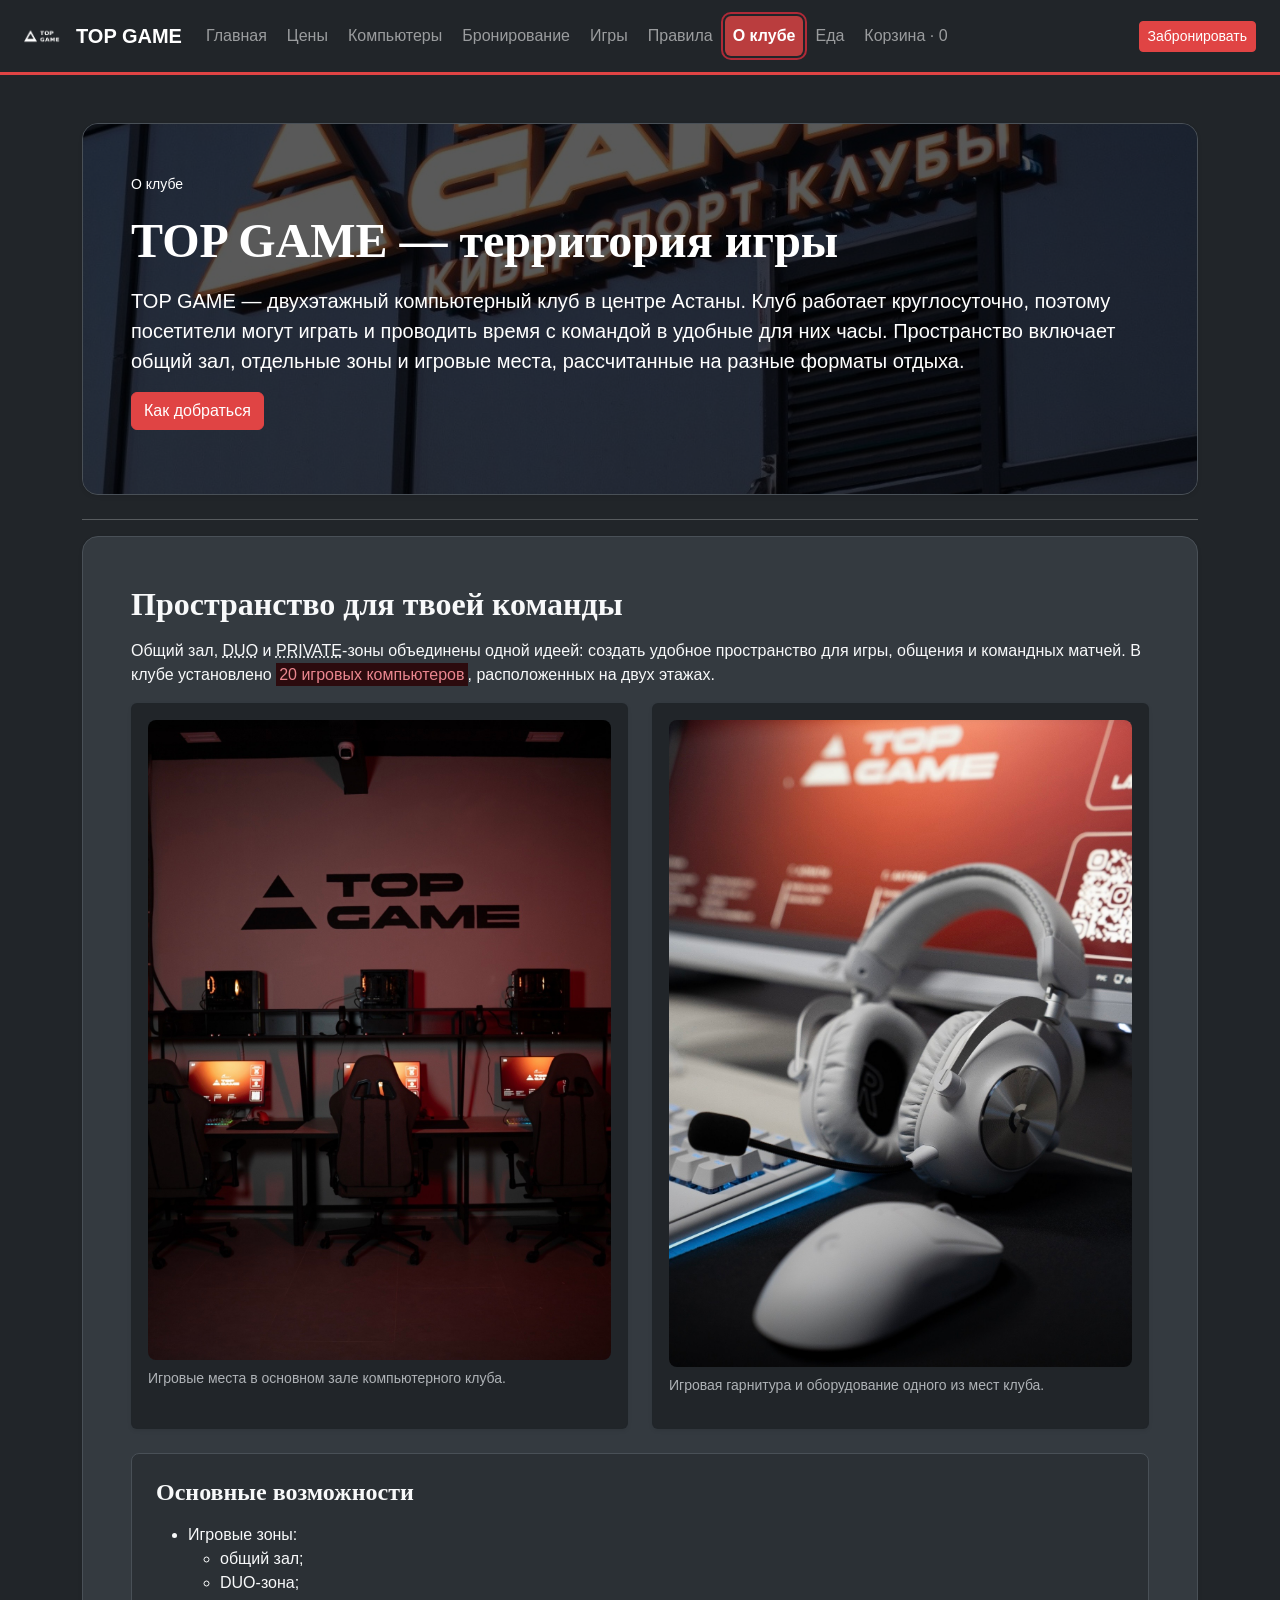
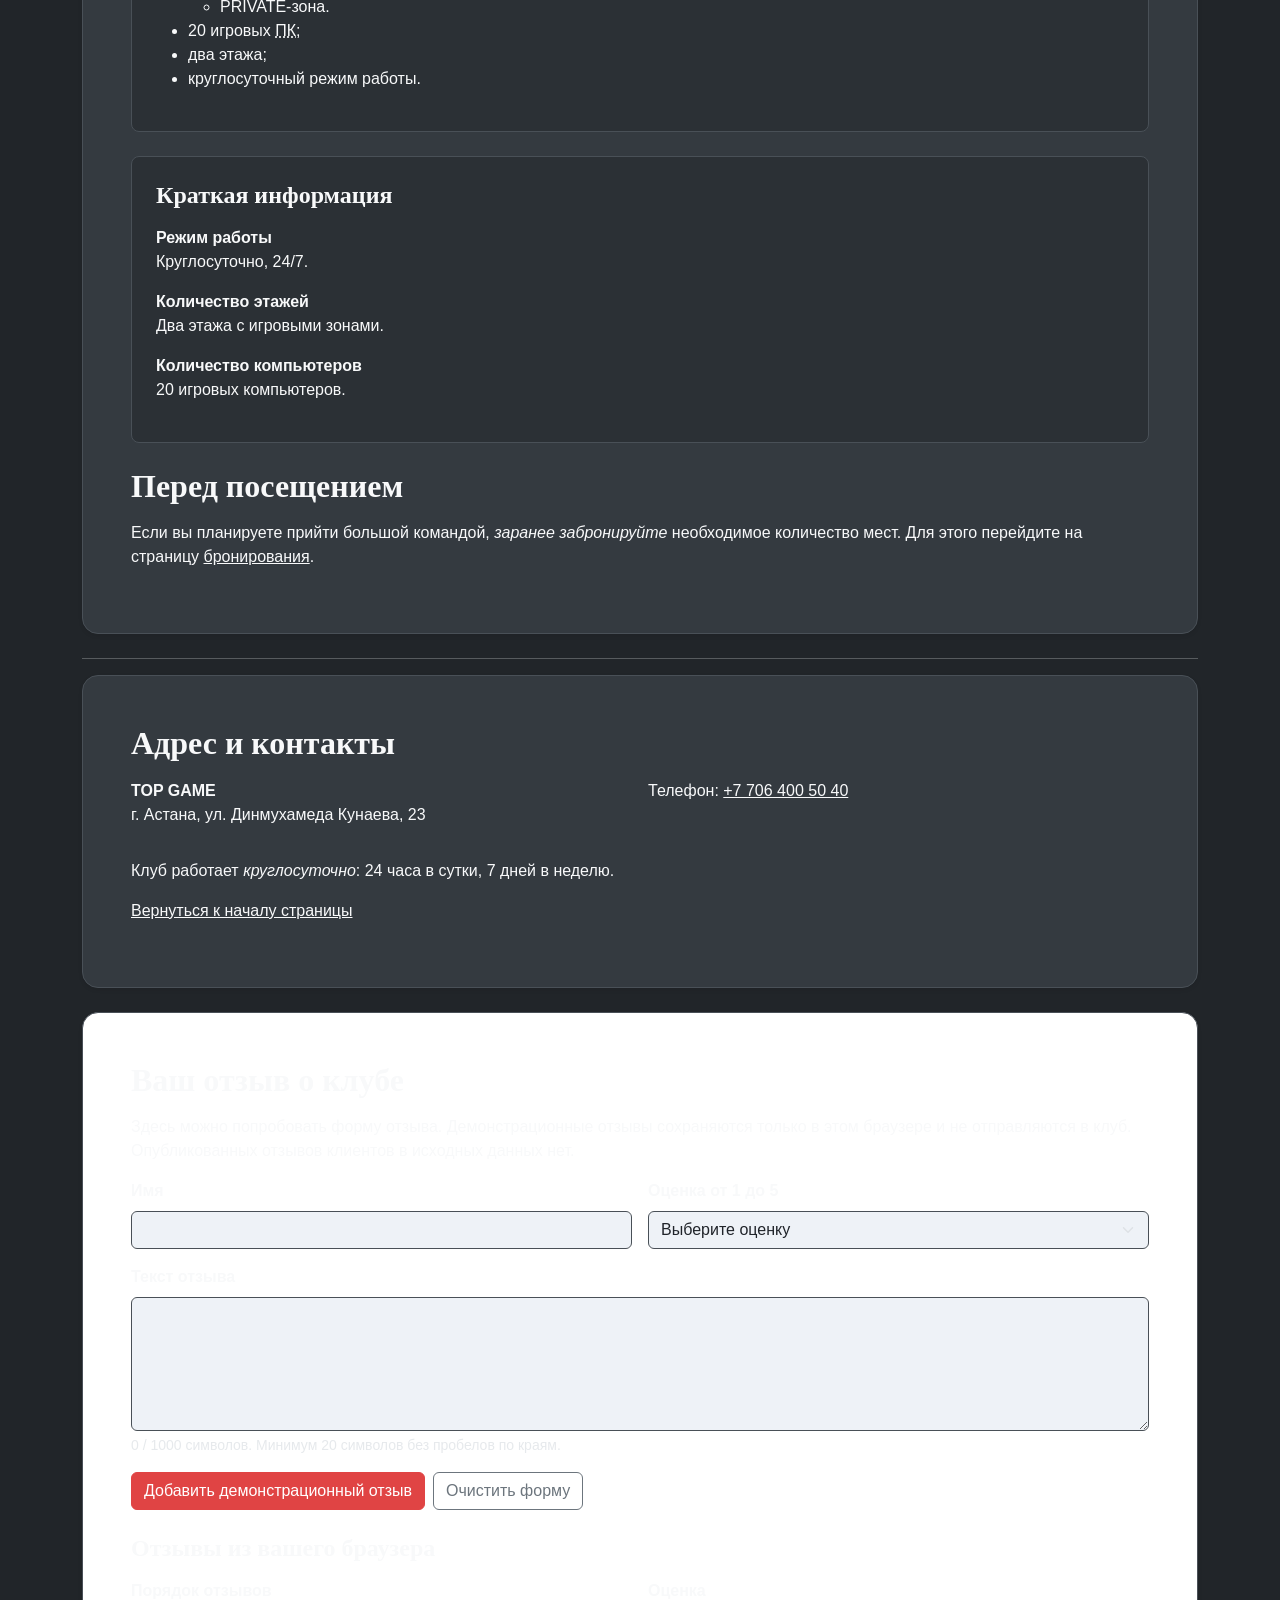
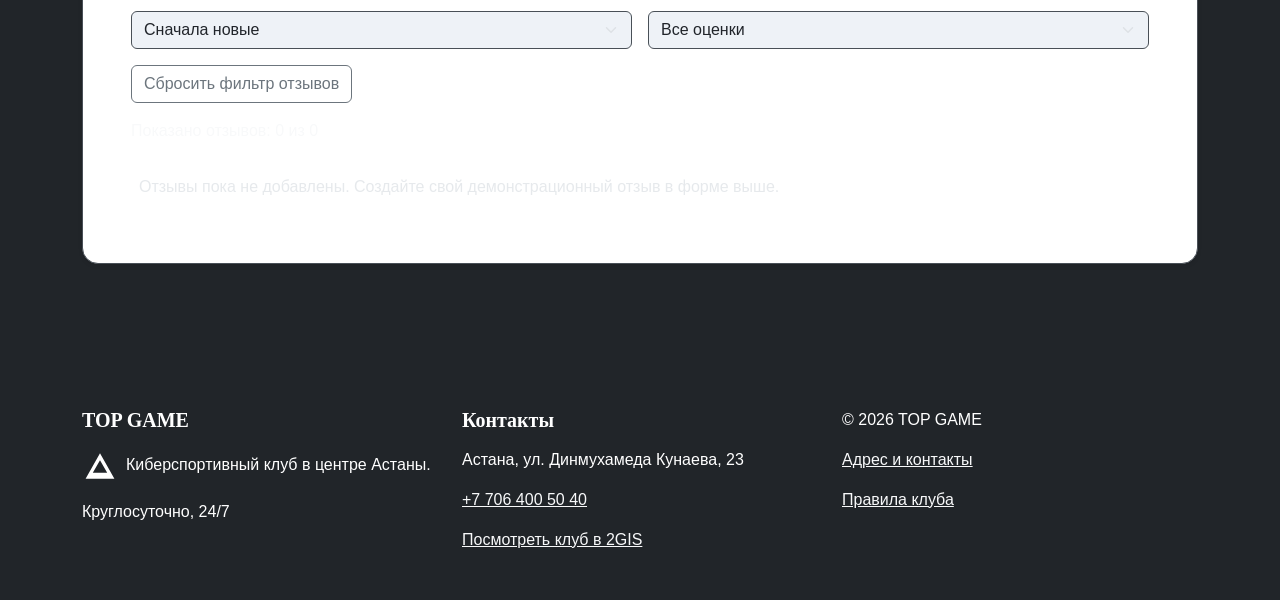
==== commit 80eeea3a: "Restore Visibility Fixed design with Assignment 6 jQuery features" ====
--- a/about.html
+++ b/about.html
@@ -1,8 +1,7 @@
 <!DOCTYPE html>
-<html lang="ru" data-bs-theme="dark">
+<html lang="ru">
     <head>
         <meta charset="UTF-8">
-    <link rel="icon" type="image/svg+xml" href="images/logo-mark-white.svg">
         <meta name="viewport" content="width=device-width, initial-scale=1.0">
         <meta name="description" content="Информация о компьютерном клубе TOP GAME в Астане">
         <meta name="author" content="Ali">
@@ -10,58 +9,178 @@
         <!-- Bootstrap supplies the layout; only CSS is used. -->
         <link rel="stylesheet" href="css/bootstrap.min.css">
         <link rel="stylesheet" href="css/base.css">
-        <link rel="stylesheet" href="css/about.css">
-        <script src="js/data.js" defer></script>
+        <script src="https://code.jquery.com/jquery-3.7.1.min.js" integrity="sha256-/JqT3SQfawRcv/BIHPThkBvs0OEvtFFmqPF/lYI/Cxo=" crossorigin="anonymous" defer></script>
+    <script src="js/jquery-features.js" defer></script>
+    <script src="js/data.js" defer></script>
         <script src="js/logic.js" defer></script>
         <script src="js/main.js" defer></script>
         <script src="js/food.js" defer></script>
         <script src="js/about.js" defer></script>
     </head>
-    <body id="page-top" class="bg-dark text-light">
-        <a id="skip-content" href="#about-content" class="skip-link">К содержимому</a><!-- Автор страницы: Ali -->
+    <body id="page-top">
+        <a id="skip-content" href="#about-content" class="visually-hidden-focusable d-inline-block p-3">Перейти к содержимому</a><!-- Автор страницы: Ali -->
         <!-- Bootstrap navbar layout; the mobile menu uses an HTML checkbox and CSS so the site needs no JavaScript. -->
-        <header id="site-header" class="club-header">
-    <div class="club-header-inner">
-        <a id="brand-link" class="club-brand" href="index.html" aria-label="TOP GAME — главная"><img src="images/logo-mark-white.svg" alt="" width="34" height="34"><span><strong>TOP<span>GAME</span></strong><small>COMPUTER CLUB · ASTANA</small></span></a>
-        <input id="main-navigation-toggle" class="navbar-toggler-check visually-hidden" type="checkbox" aria-controls="main-navigation" aria-label="Открыть меню">
-        <label for="main-navigation-toggle" class="club-menu-toggle"><span aria-hidden="true">☰</span><span class="visually-hidden">Меню</span></label>
-        <div id="main-navigation" class="club-navigation navbar-collapse">
-            <nav class="club-nav-links" aria-label="Основная навигация"><a id="nav-index" href="index.html">Главная</a>
-<a id="nav-prices" href="prices.html">Тарифы</a>
-<a id="nav-computers" href="computers.html">Компьютеры</a>
-<a id="nav-booking" href="booking.html">Бронирование</a>
-<a id="nav-games" href="games.html">Игры</a>
-<a id="nav-rules" href="rules.html">Правила</a>
-<a id="nav-about" href="about.html" aria-current="page">О клубе</a>
-</nav>
-            <a id="nav-cart" class="header-cart" href="booking.html#food-cart">Корзина · 0</a>
-            <a id="header-booking-link" class="button button-primary" href="booking.html#seat-map">Выбрать ПК <span aria-hidden="true">↗</span></a>
-        </div>
+        <header id="site-header" class="navbar navbar-expand-xl bg-dark border-bottom border-danger border-3 py-3" data-bs-theme="dark">
+    <div class="container-fluid px-3 px-lg-4">
+        <a id="brand-link" href="index.html" aria-label="Главная страница TOP GAME" class="navbar-brand d-flex align-items-center gap-2 fw-bold"><img src="images/logo.png" alt="Логотип TOP GAME" width="44" height="44" class="img-fluid object-fit-contain"><span>TOP GAME</span></a>
+        <input type="checkbox" id="main-navigation-toggle" class="navbar-toggler-check visually-hidden d-xl-none" aria-controls="main-navigation">
+        <label for="main-navigation-toggle" class="navbar-toggler d-xl-none"><span class="visually-hidden">Открыть или закрыть меню</span><span class="navbar-toggler-icon" aria-hidden="true"></span></label>
+        <div id="main-navigation" class="navbar-collapse">
+<nav aria-label="Основная навигация" class="flex-grow-1"><ul class="navbar-nav mx-xl-auto gap-xl-1">
+<li class="nav-item"><a id="nav-index" href="index.html" class="nav-link px-2">Главная</a></li>
+<li class="nav-item"><a id="nav-prices" href="prices.html" class="nav-link px-2">Цены</a></li>
+<li class="nav-item"><a id="nav-computers" href="computers.html" class="nav-link px-2">Компьютеры</a></li>
+<li class="nav-item"><a id="nav-booking" href="booking.html" class="nav-link px-2">Бронирование</a></li>
+<li class="nav-item"><a id="nav-games" href="games.html" class="nav-link px-2">Игры</a></li>
+<li class="nav-item"><a id="nav-rules" href="rules.html" class="nav-link px-2">Правила</a></li>
+<li class="nav-item"><a id="nav-about" href="about.html" class="nav-link px-2 active fw-bold" aria-current="page">О клубе</a></li>
+</ul></nav>
+        <a id="header-booking-link" href="booking.html#booking-form" class="btn btn-danger btn-sm mt-3 mt-xl-0 ms-xl-3">Забронировать</a>
+</div>
     </div>
 </header>
         <!-- container limits long text to a readable width and stays centered at each Bootstrap breakpoint. -->
-        <main id="about-content" class="about-page">
-    <section id="introduction" class="about-hero" aria-labelledby="about-title">
-        <div class="about-hero-copy"><p class="about-eyebrow">ЗНАКОМИМСЯ БЛИЖЕ</p><h1 id="about-title">Для игры.<br>Для своей команды<span>.</span></h1><p>TOP GAME — двухэтажный компьютерный клуб в центре Астаны. Приходи соло или с друзьями: здесь есть Main, Duo и Private.</p><div class="about-hero-actions"><a class="button button-primary" href="booking.html">Выбрать своё место <span aria-hidden="true">↗</span></a><a class="about-text-link" href="#contacts">Как добраться <span aria-hidden="true">↓</span></a></div></div>
-        <figure class="about-hero-photo"><img src="images/gaming-hall-blue.jpg" alt="Игровой зал TOP GAME с синим освещением"><figcaption><span class="about-status-dot"></span>Астана · открыты круглосуточно</figcaption></figure>
-    </section>
-    <div id="club-space" class="about-facts" aria-label="Клуб в цифрах"><div><strong>24/7</strong><span>В твоём ритме</span></div><div><strong>20</strong><span>Игровых ПК на демо-схеме</span></div><div><strong>3</strong><span>Игровые зоны</span></div><div><strong>2</strong><span>Этажа для игры</span></div></div>
-    <section id="contacts" class="about-contacts" aria-labelledby="contacts-title">
-        <figure class="about-exterior"><img src="images/club-exterior.jpg" alt="Вход в компьютерный клуб TOP GAME в Астане" loading="lazy"><figcaption>Увидимся в TOP GAME</figcaption></figure>
-        <div class="about-contact-copy"><p class="about-eyebrow">МЫ РЯДОМ</p><h2 id="contacts-title">Встретимся на Кунаева</h2><address><div class="contact-detail"><span class="contact-symbol" aria-hidden="true">↗</span><div><small>Адрес</small><strong>Астана, ул. Д. Кунаева, 23</strong><span>Клуб работает круглосуточно</span></div></div><div class="contact-detail"><span class="contact-symbol" aria-hidden="true">✆</span><div><small>Телефон</small><a href="tel:+77064005040">+7 706 400 50 40</a><span>Уточнить места, тарифы и детали визита</span></div></div></address><div class="about-contact-actions"><a class="button button-primary" href="https://2gis.kz/astana/firm/70000001080411948" target="_blank" rel="noopener noreferrer">Открыть в 2ГИС <span aria-hidden="true">↗</span></a><a class="button button-secondary" href="tel:+77064005040">Позвонить</a></div></div>
-    </section>
-    <section id="reviews" class="about-reviews" aria-labelledby="reviews-title">
-        <div class="about-review-heading"><div><p class="about-eyebrow">КАК ТЕБЕ У НАС?</p><h2 id="reviews-title">Твоё мнение важно</h2><p>Попробуй форму отзыва. Записи сохраняются только в твоём браузере.</p></div><span class="about-local-tag">Демо-отзывы</span></div>
-        <details class="review-compose"><summary><span>Оставить отзыв</span><span aria-hidden="true">+</span></summary><form id="review-form" novalidate><div class="review-form-grid"><div><label for="review-name">Твоё имя</label><input id="review-name" name="name" type="text" autocomplete="name" placeholder="Как тебя зовут?" maxlength="80" required></div><div><label for="review-rating">Оценка</label><select id="review-rating" name="rating" required><option value="">Выбери оценку</option><option value="5">5 — отлично</option><option value="4">4 — хорошо</option><option value="3">3 — нормально</option><option value="2">2 — есть замечания</option><option value="1">1 — не понравилось</option></select></div><div class="review-full"><label for="review-text">Что понравилось? Что можно улучшить?</label><textarea id="review-text" name="text" rows="3" minlength="20" maxlength="1000" aria-describedby="review-counter" placeholder="Расскажи о впечатлениях…" required></textarea><p id="review-counter" class="review-note" aria-live="polite"></p></div></div><div class="review-form-actions"><button id="review-submit" type="submit" class="button button-primary">Добавить отзыв <span aria-hidden="true">↗</span></button><button type="reset" class="about-text-button">Очистить</button></div></form></details>
-        <p id="review-status" class="review-status hidden" role="status" aria-live="polite"></p>
-        <div class="review-filter-row"><div><label for="review-sort" class="visually-hidden">Порядок отзывов</label><select id="review-sort"><option value="newest">Сначала новые</option><option value="oldest">Сначала старые</option><option value="rating">Сначала высокая оценка</option></select></div><div><label for="review-rating-filter" class="visually-hidden">Фильтр по оценке</label><select id="review-rating-filter"><option value="0">Все оценки</option><option value="5">5 из 5</option><option value="4">4 из 5</option><option value="3">3 из 5</option><option value="2">2 из 5</option><option value="1">1 из 5</option></select></div><button id="review-filter-reset" type="button" class="about-text-button">Сбросить</button><p id="review-result-count" aria-live="polite"></p></div>
-        <div id="review-list" class="review-list"></div>
-        <template id="review-card-template"><div class="review-card-wrapper"><article class="review-card"><div class="review-card-heading"><h3 data-review-name></h3><span data-review-rating></span></div><p class="review-card-text" data-review-text></p><div class="review-card-bottom"><time></time><button type="button" class="about-text-button">Удалить мой отзыв</button></div></article></div></template>
-    </section>
-</main>
-        <footer id="site-footer" class="club-footer">
-    <div class="footer-main"><div><p class="footer-brand">TOP GAME</p><p>Твоё место для хорошей игры.</p><p>Астана · круглосуточно</p></div><nav class="footer-links" aria-label="Информация о клубе"><a href="prices.html">Тарифы</a><a href="computers.html">Компьютеры</a><a href="games.html">Игры</a><a href="about.html">О клубе</a><a href="rules.html">Правила клуба</a></nav><div class="footer-address"><a href="tel:+77064005040">+7 706 400 50 40</a><p>ул. Динмухамеда Кунаева, 23</p><p>Астана, Казахстан</p></div></div>
-    <div class="footer-bottom"><span>© TOP GAME · Учебный проект</span><span>Бронирования и заказы на сайте демонстрационные</span></div>
+        <main class="container py-4 py-lg-5" id="about-content">
+            <section id="introduction" class="bg-white border rounded-4 p-3 p-md-4 p-lg-5 mb-4 shadow-sm position-relative overflow-hidden text-white">
+                <img src="images/club-exterior.jpg" alt="Внешний вид компьютерного клуба TOP GAME в Астане" class="position-absolute top-0 start-0 w-100 h-100 object-fit-cover brand-backdrop">
+                <p class="mb-3 position-relative z-1">
+                    <small class="small">О клубе</small>
+                </p>
+                <h1 class="fw-bold display-5 mb-3 position-relative z-1 text-center text-md-start" id="about-h1-1">TOP GAME — территория игры</h1>
+                <p class="mb-3 lead position-relative z-1">
+            TOP GAME — двухэтажный компьютерный клуб в центре Астаны.
+            Клуб работает <strong>круглосуточно</strong>, поэтому посетители
+            могут играть и проводить время с командой в удобные для них часы.
+            Пространство включает общий зал, отдельные зоны и игровые места,
+            рассчитанные на разные форматы отдыха.
+        </p>
+                <p class="mb-3 position-relative z-1">
+                    <a href="#contacts" class="btn btn-danger" id="about-a-1">Как добраться</a>
+                </p>
+            </section>
+            <hr>
+            <section id="club-space" class="bg-white border rounded-4 p-3 p-md-4 p-lg-5 mb-4 shadow-sm">
+                <h2 class="fw-bold h2 mb-3">Пространство для твоей команды</h2>
+                <p class="mb-3">
+            Общий зал, <abbr title="игра вдвоём">DUO</abbr> и
+            <abbr title="приватная игровая зона">PRIVATE</abbr>-зоны
+            объединены одной идеей: создать удобное пространство для игры,
+            общения и командных матчей. В клубе установлено
+            <mark class="bg-danger-subtle text-danger-emphasis">45 игровых компьютеров</mark>, расположенных на двух этажах.
+        </p>
+                <!-- Bootstrap Cards / grid: official card and card-body markup adapted to existing club content; semantic articles and figures retained. https://getbootstrap.com/docs/5.3/components/card/ -->
+                <div class="row g-4">
+                    <div class="col-12 col-md-6">
+                        <figure class="card h-100 shadow-sm p-3" id="about-figure-1">
+                            <img src="images/hero.jpg" alt="Игровые компьютеры и кресла в зале клуба TOP GAME" class="img-fluid w-100 rounded-3">
+                            <figcaption class="small text-body-secondary mt-2">
+                    Игровые места в основном зале компьютерного клуба.
+                </figcaption>
+                        </figure>
+                    </div>
+                    <div class="col-12 col-md-6">
+                        <figure class="card h-100 shadow-sm p-3" id="about-figure-2">
+                            <img src="images/prices-hero.jpg" alt="Белая игровая гарнитура на компьютерном месте TOP GAME" class="img-fluid w-100 rounded-3">
+                            <figcaption class="small text-body-secondary mt-2">
+                    Игровая гарнитура и оборудование одного из мест клуба.
+                </figcaption>
+                        </figure>
+                    </div>
+                </div>
+                <article class="bg-body-tertiary border rounded-3 p-3 p-md-4 my-4" id="about-article-1">
+                    <h3 class="fw-bold h4 mb-3">Основные возможности</h3>
+                    <ul>
+                        <li>
+                    Игровые зоны:
+                    <ul>
+                                <li>общий зал;</li>
+                                <li>DUO-зона;</li>
+                                <li>PRIVATE-зона.</li>
+                            </ul>
+                        </li>
+                        <li>
+                    45 игровых
+                    <abbr title="персональный компьютер">ПК</abbr>;
+                </li>
+                        <li>два этажа;</li>
+                        <li>круглосуточный режим работы.</li>
+                    </ul>
+                </article>
+                <article class="bg-body-tertiary border rounded-3 p-3 p-md-4 my-4" id="about-article-2">
+                    <h3 class="fw-bold h4 mb-3">Краткая информация</h3>
+                    <dl>
+                        <dt class="mt-3 fw-semibold">
+                            <b>Режим работы</b>
+                        </dt>
+                        <dd class="mb-3">Круглосуточно, 24/7.</dd>
+                        <dt class="mt-3 fw-semibold">
+                            <b>Количество этажей</b>
+                        </dt>
+                        <dd class="mb-3">Два этажа с игровыми зонами.</dd>
+                        <dt class="mt-3 fw-semibold">
+                            <b>Количество компьютеров</b>
+                        </dt>
+                        <dd class="mb-3">45 игровых компьютеров.</dd>
+                    </dl>
+                </article>
+                <!-- aside используется для дополнительной информации,
+             которая связана с клубом, но не является основным описанием. -->
+                <aside id="about-aside-1">
+                    <h2 class="fw-bold h2 mb-3">Перед посещением</h2>
+                    <p class="mb-3">
+                Если вы планируете прийти большой командой,
+                <em>заранее забронируйте</em> необходимое количество мест.
+                Для этого перейдите на страницу
+                <a href="booking.html" id="about-a-2">бронирования</a>.
+            </p>
+                </aside>
+            </section>
+            <hr>
+            <section id="contacts" class="bg-white border rounded-4 p-3 p-md-4 p-lg-5 mb-4 shadow-sm">
+                <h2 class="fw-bold h2 mb-3">Адрес и контакты</h2>
+                <address class="fst-normal row g-3">
+                    <p class="mb-3 col-12 col-md-6">
+                        <strong>TOP GAME</strong>
+                        <br>
+                г. Астана, ул. Динмухамеда Кунаева, 23
+            </p>
+                    <p class="mb-3 col-12 col-md-6">
+                Телефон:
+                <a href="tel:+77064005040" id="about-a-3">+7 706 400 50 40</a>
+                    </p>
+                </address>
+                <p class="mb-3">
+            Клуб работает <i>круглосуточно</i>:
+            <span>24 часа в сутки, 7 дней в неделю</span>.
+        </p>
+                <!-- span используется для короткой части предложения,
+             которой не требуется отдельный смысловой раздел. -->
+                <p class="mb-3">
+                    <a href="#introduction" id="about-a-4">Вернуться к началу страницы</a>
+                </p>
+            </section>
+        </main>
+        <footer id="site-footer" class="bg-dark text-white py-5 mt-4">
+    <div class="container"><div class="row g-4 align-items-start">
+        <section class="col-12 col-md-6 col-lg-4" aria-labelledby="footer-brand-title">
+            <h2 id="footer-brand-title" class="h5 fw-bold mb-3">TOP GAME</h2>
+            <p><img src="images/logo-mark-white.svg" alt="Знак TOP GAME" width="36" class="img-fluid me-2">Киберспортивный клуб в центре Астаны.</p>
+            <p class="mb-0">Круглосуточно, 24/7</p>
+        </section>
+        <section class="col-12 col-md-6 col-lg-4" aria-labelledby="footer-contacts-title">
+            <h2 id="footer-contacts-title" class="h5 fw-bold mb-3">Контакты</h2>
+            <address class="fst-normal">
+<p>Астана, ул. Динмухамеда Кунаева, 23</p>
+<a id="footer-phone" href="tel:+77064005040" class="link-light">+7 706 400 50 40</a>
+</address>
+            <a id="footer-map" href="https://2gis.kz/astana/firm/70000001080411948" target="_blank" rel="noopener noreferrer" class="link-light">Посмотреть клуб в 2GIS</a>
+        </section>
+        <div class="col-12 col-md-6 col-lg-4">
+<p>© 2026 TOP GAME</p>
+<p><a id="footer-contacts-link" href="about.html#contacts" class="link-light">Адрес и контакты</a></p>
+<a id="footer-rules-link" href="rules.html" class="link-light">Правила клуба</a>
+</div>
+    </div></div>
 </footer>
     </body>
 </html>
--- a/css/base.css
+++ b/css/base.css
@@ -1,97 +1,94 @@
-/* Shared appearance. Layout and utility classes on the other pages use Bootstrap. */
+/* Bootstrap owns layout, spacing, typography scales and breakpoints.
+   These rules add the club's visual identity without rebuilding its grid. */
 :root {
-    color-scheme: dark;
-    --club-bg: #111214;
-    --club-surface: #191b1e;
-    --club-border: #303237;
-    --club-text: #f6f5f1;
-    --club-muted: #a3a6ad;
-    --club-accent: #ff7847;
-    --bs-body-bg: #111214;
-    --bs-body-bg-rgb: 17, 18, 20;
-    --bs-body-color: #f6f5f1;
-    --bs-body-color-rgb: 246, 245, 241;
+    --bs-body-bg: #eef2f7;
+    --bs-body-color: #20242a;
     --bs-body-font-family: Arial, Helvetica, sans-serif;
-    --bs-dark-rgb: 17, 18, 20;
-    --bs-secondary-bg: #191b1e;
-    --bs-secondary-bg-rgb: 25, 27, 30;
-    --bs-tertiary-bg: #15171a;
-    --bs-tertiary-bg-rgb: 21, 23, 26;
-    --bs-danger-rgb: 255, 120, 71;
-    --bs-border-color: #303237;
-    --bs-link-color: #ff9d79;
-    --bs-link-hover-color: #ffbca4;
+    --bs-danger-rgb: 224, 68, 68;
+    --bs-link-color: #b02a37;
+    --bs-link-color-rgb: 176, 42, 55;
+    --bs-link-hover-color: #842029;
+    --bs-link-hover-color-rgb: 132, 32, 41;
 }
-html { scroll-behavior: smooth; scroll-padding-top: 92px; }
-body { margin: 0; background: var(--club-bg); color: var(--club-text); font-family: Arial, Helvetica, sans-serif; -webkit-font-smoothing: antialiased; }
-h1, h2, h3, h4, .card-title { font-family: inherit; }
-a { color: inherit; }
-button, input, select, textarea { font: inherit; }
-button, a, input, select, textarea { -webkit-tap-highlight-color: transparent; }
-button:focus-visible, a:focus-visible, summary:focus-visible, [tabindex]:focus-visible { outline: 3px solid #ff9d79; outline-offset: 4px; }
-[hidden], .hidden { display: none !important; }
-::selection { color: #171515; background: #ff9d79; }
-.skip-link { position: fixed; z-index: 100; top: 12px; transform: translateY(-160%); opacity: 0; left: 20px; padding: 12px 18px; border-radius: 8px; background: var(--club-accent); color: #171515; font-weight: 700; }
-.skip-link:focus { transform: translateY(0); opacity: 1; }
-.club-header { position: relative; z-index: 20; border-bottom: 1px solid #ffffff12; background: #111214; }
-.club-header-inner { max-width: 1400px; min-height: 82px; padding: 16px 40px; display: flex; align-items: center; gap: 36px; margin: 0 auto; }
-.club-brand { display: flex; gap: 11px; align-items: center; text-decoration: none; flex-shrink: 0; }
-.club-brand img { width: 34px; height: 34px; }
-.club-brand strong { font-size: 19px; font-weight: 800; letter-spacing: -.8px; }
-.club-brand strong span { color: var(--club-accent); }
-.club-brand small { display: block; font-size: 9px; letter-spacing: 1.5px; color: var(--club-muted); margin-top: 1px; }
-.club-navigation { display: flex; align-items: center; gap: 26px; flex: 1; }
-.club-nav-links { display: flex; gap: 24px; align-items: center; margin: 0 auto; }
-.club-nav-links a { color: var(--club-muted); text-decoration: none; font-size: 13px; padding: 7px 0; white-space: nowrap; }
-.club-nav-links a:hover, .club-nav-links a[aria-current] { color: #fff; }
-.club-nav-links a[aria-current] { position: relative; }
-.club-nav-links a[aria-current]::after { content: ''; width: 4px; height: 4px; background: var(--club-accent); position: absolute; bottom: 0; left: 50%; border-radius: 50%; }
-.header-cart { white-space: nowrap; text-decoration: none; font-size: 12px; color: #d0d1d4; border-left: 1px solid var(--club-border); padding-left: 24px; }
-.club-menu-toggle { display: none; cursor: pointer; border: 1px solid var(--club-border); border-radius: 8px; width: 42px; height: 42px; align-items: center; justify-content: center; font-size: 20px; }
-.button { display: inline-flex; min-height: 47px; gap: 24px; align-items: center; justify-content: center; padding: 12px 20px; border-radius: 9px; border: 1px solid transparent; text-decoration: none; font-size: 13px; font-weight: 700; cursor: pointer; line-height: 1.3; transition: background-color .15s, border-color .15s; }
-.button-primary { background: var(--club-accent); color: #171515; border-color: var(--club-accent); }
-.button-primary:hover { background: #ff9068; border-color: #ff9068; color: #171515; }
-.button-secondary { background: transparent; border-color: #43464b; color: var(--club-text); }
-.button-secondary:hover { background: #24262a; color: #fff; }
-.button:disabled { opacity: .45; cursor: not-allowed; }
-.club-header .button { min-height: 43px; padding: 11px 17px; font-size: 12px; white-space: nowrap; }
-.club-footer { max-width: 1320px; margin: 40px auto 0; padding: 36px 32px 24px; border-top: 1px solid #ffffff12; }
-.footer-main { display: grid; grid-template-columns: 1.2fr 1fr 1fr; gap: 36px; }
-.footer-brand { font-size: 17px; font-weight: 800; margin: 0 0 9px; }
-.footer-main p, .footer-main a { font-size: 12px; line-height: 1.9; color: var(--club-muted); margin: 0; }
-.footer-main a { text-decoration: none; }
-.footer-main a:hover { color: #fff; }
-.footer-links { display: flex; flex-wrap: wrap; column-gap: 24px; }
-.footer-address { text-align: right; }
-.footer-address a { color: var(--club-text); font-weight: 700; font-size: 14px; }
-.footer-bottom { display: flex; justify-content: space-between; gap: 16px; margin-top: 30px; border-top: 1px solid #ffffff0a; padding-top: 19px; color: #777b83; font-size: 10px; }
-.btn-danger { --bs-btn-color:#171515; --bs-btn-bg:#ff7847; --bs-btn-border-color:#ff7847; --bs-btn-hover-color:#171515; --bs-btn-hover-bg:#ff9068; --bs-btn-hover-border-color:#ff9068; --bs-btn-active-bg:#ff9068; }
-.btn-outline-danger { --bs-btn-color:#ff9d79; --bs-btn-border-color:#b05c3c; --bs-btn-hover-color:#171515; --bs-btn-hover-bg:#ff7847; --bs-btn-hover-border-color:#ff7847; }
-.card { --bs-card-bg:#191b1e; --bs-card-border-color:#303237; }
-.form-control:focus, .form-select:focus { border-color:#ff7847; box-shadow:0 0 0 .2rem #ff784724; }
-.form-check-input:checked { background-color:#ff7847; border-color:#ff7847; }
-.brand-backdrop { filter:brightness(35%); }
-.selected { border-color:#ff7847 !important; box-shadow:0 0 0 2px #ff784726; }
-.error { color:#ffb6aa; background:#372021; border-color:#d96d62 !important; }
-.success { color:#a3e5c7; background:#18332b; border-color:#659b83 !important; }
-@media (max-width:1199px) {
-    .club-header-inner { flex-wrap:wrap; gap:0; padding:15px 24px; min-height:75px; justify-content:space-between; }
-    .club-menu-toggle { display:flex; }
-    .club-navigation { width:100%; flex-basis:100%; flex-wrap:wrap; gap:20px; padding:20px 0 5px; }
-    .navbar-toggler-check:not(:checked) ~ .navbar-collapse { display:none; }
-    .navbar-toggler-check:checked ~ .navbar-collapse { display:flex; }
-    .navbar-toggler-check:focus-visible + .club-menu-toggle { outline:3px solid var(--club-accent); outline-offset:3px; }
-    .club-nav-links { flex-basis:100%; flex-wrap:wrap; gap:18px 25px; margin:0; }
-    .club-nav-links a { font-size:14px; }
-    .header-cart { border-left:0; padding-left:0; margin-right:auto; }
+
+/* Keep the club's original serif display font for headings. */
+h1,
+h2,
+h3,
+.card-title {
+    font-family: Georgia, "Times New Roman", serif;
 }
-@media (max-width:680px) {
-    .club-header-inner { padding:13px 18px; min-height:69px; }
-    .club-brand img { width:31px; height:31px; }
-    .club-brand strong { font-size:18px; }
-    .club-footer { padding:28px 20px 20px; margin-top:24px; }
-    .footer-main { grid-template-columns:1fr; gap:20px; }
-    .footer-address { text-align:left; }
-    .footer-bottom { flex-direction:column; gap:7px; margin-top:22px; }
+
+/* Use the club red for primary actions and provide a clear hover shade. */
+.btn-danger {
+    --bs-btn-bg: #e04444;
+    --bs-btn-border-color: #e04444;
+    --bs-btn-hover-bg: #c93838;
+    --bs-btn-hover-border-color: #c93838;
+    --bs-btn-active-bg: #b02a37;
+    --bs-btn-active-border-color: #b02a37;
 }
-@media (prefers-reduced-motion:reduce) { html { scroll-behavior:auto; } *, *::before, *::after { transition:none !important; animation:none !important; } }
+
+/* Match outlined actions to the same palette. */
+.btn-outline-danger {
+    --bs-btn-color: #b02a37;
+    --bs-btn-border-color: #b02a37;
+    --bs-btn-hover-bg: #b02a37;
+    --bs-btn-hover-border-color: #b02a37;
+}
+
+/* A subtle club-red highlight makes navigation states easy to spot. */
+.navbar .nav-link {
+    border-radius: var(--bs-border-radius);
+    transition: color 150ms ease, background-color 150ms ease;
+}
+
+.navbar .nav-link:hover,
+.navbar .nav-link:focus-visible,
+.navbar .nav-link.active {
+    color: #fff;
+    background-color: rgba(var(--bs-danger-rgb), 0.8);
+}
+
+/* Bootstrap cards use a light gray surface by default; keep content white. */
+.card {
+    --bs-card-bg: #fff;
+    --bs-card-border-color: rgba(32, 36, 42, 0.14);
+}
+
+/* Carry the brand color into focused form controls and selected checkboxes. */
+.form-control:focus,
+.form-select:focus {
+    border-color: #e04444;
+    box-shadow: 0 0 0 0.25rem rgba(224, 68, 68, 0.2);
+}
+
+.form-check-input:checked {
+    background-color: #e04444;
+    border-color: #e04444;
+}
+
+::selection {
+    color: #fff;
+    background-color: #b02a37;
+}
+
+/* The existing about-page photo needs darkening for readable white text.
+   Bootstrap supplies positioning, sizing and the overlay's z-index. */
+.brand-backdrop {
+    filter: brightness(35%);
+}
+
+/* A checkbox keeps the mobile navigation usable without JavaScript. */
+@media (max-width: 1199.98px) {
+    .navbar-toggler-check:not(:checked) ~ .navbar-collapse { display: none; }
+    .navbar-toggler-check:checked ~ .navbar-collapse { display: block; flex-basis: 100%; }
+    .navbar-toggler-check:focus-visible + .navbar-toggler { outline: 3px solid #fff; outline-offset: 3px; }
+}
+
+/* Ready for class changes in the next assignment; no JavaScript is loaded. */
+.hidden { display: none !important; }
+.active { outline: 2px solid #b02a37; outline-offset: 2px; }
+.selected { border-color: #b02a37 !important; box-shadow: 0 0 0 2px rgba(176, 42, 55, 0.15); }
+.error { color: #842029; background-color: #f8d7da; border-color: #b02a37 !important; }
+.success { color: #0f5132; background-color: #d1e7dd; border-color: #146c43 !important; }
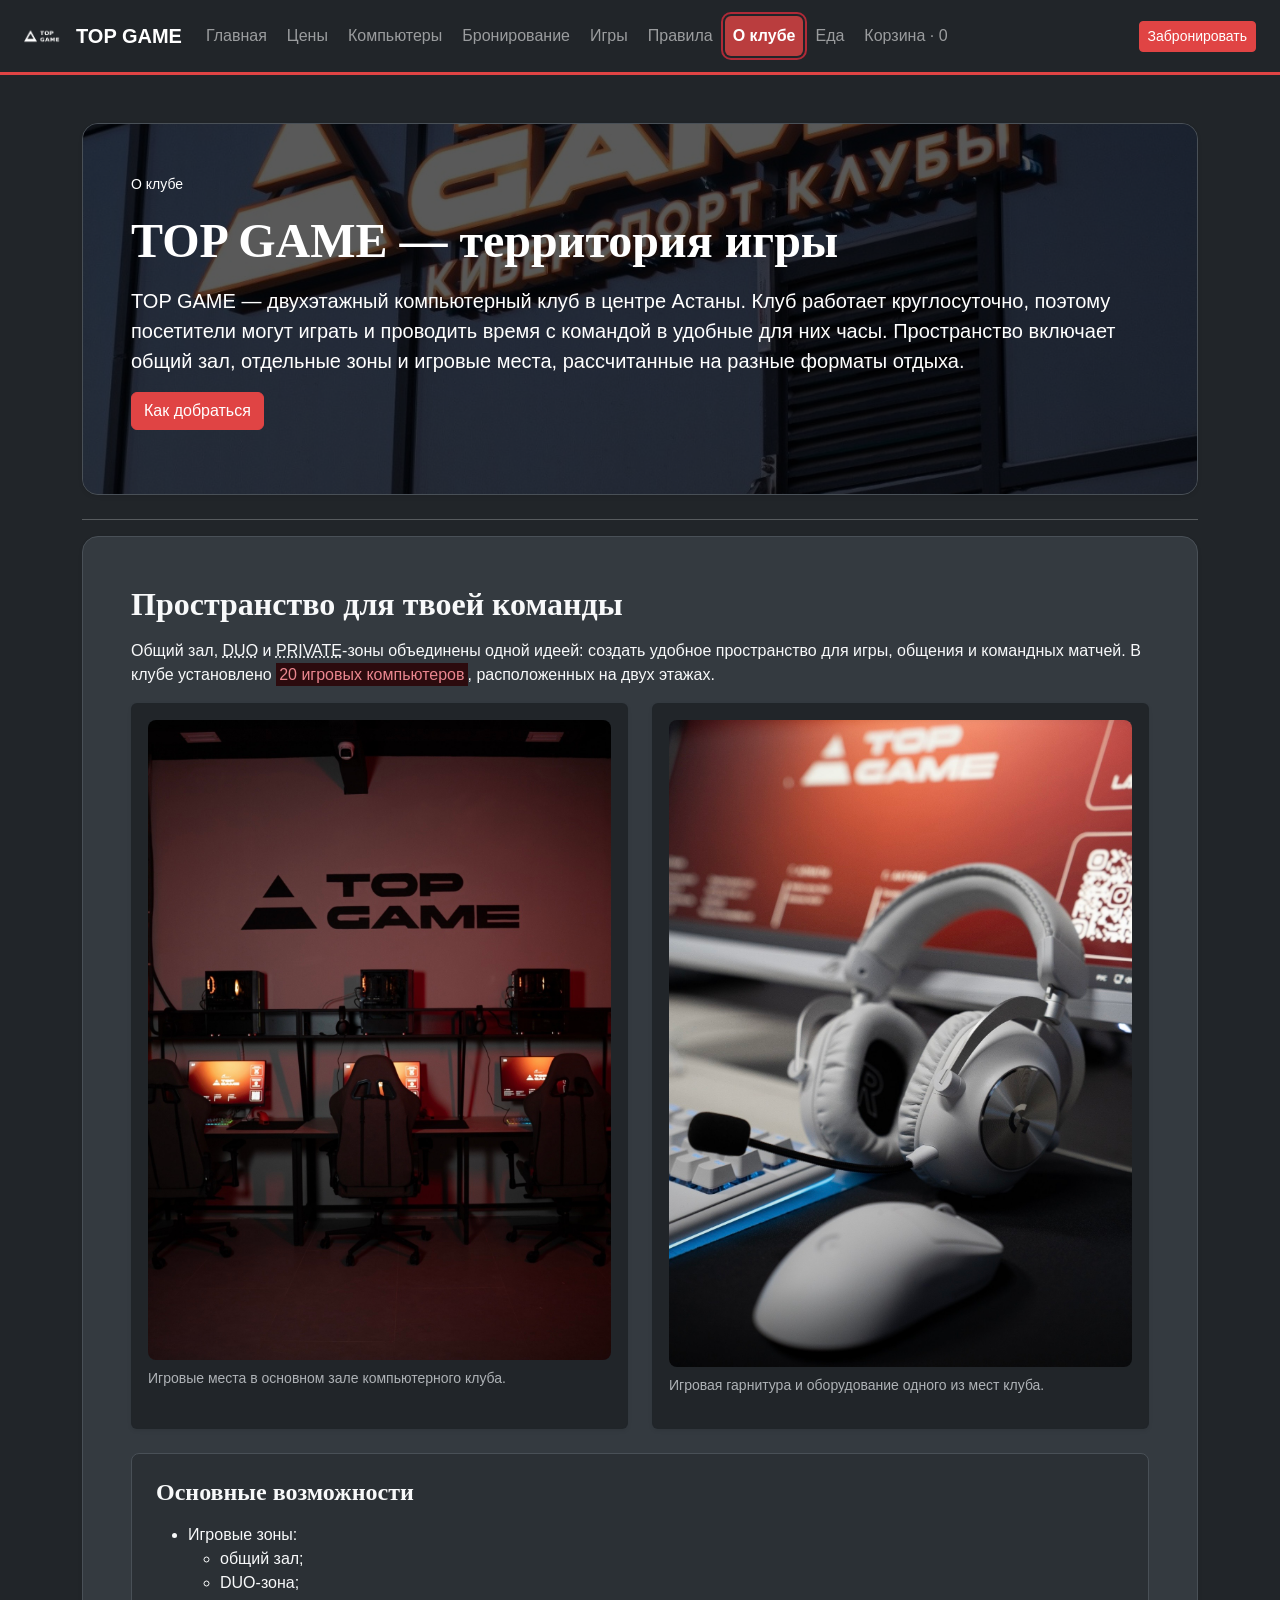
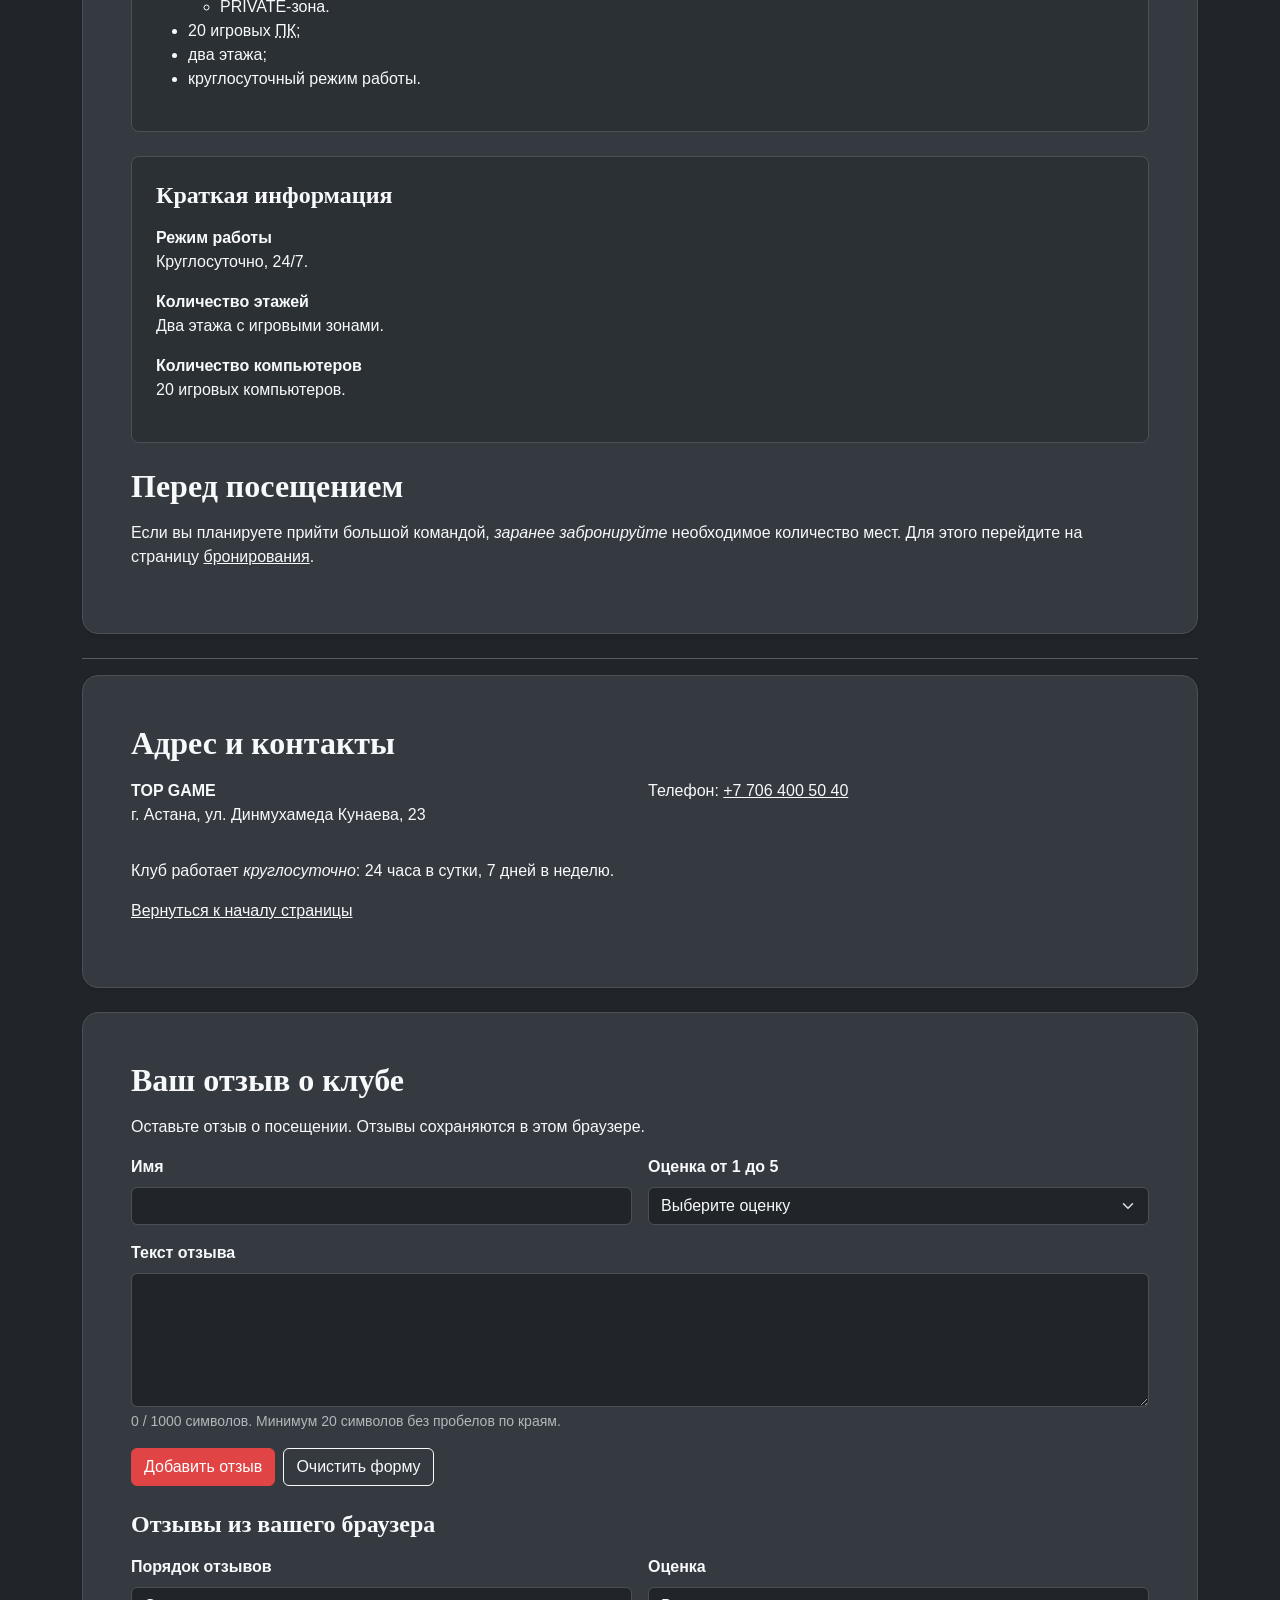
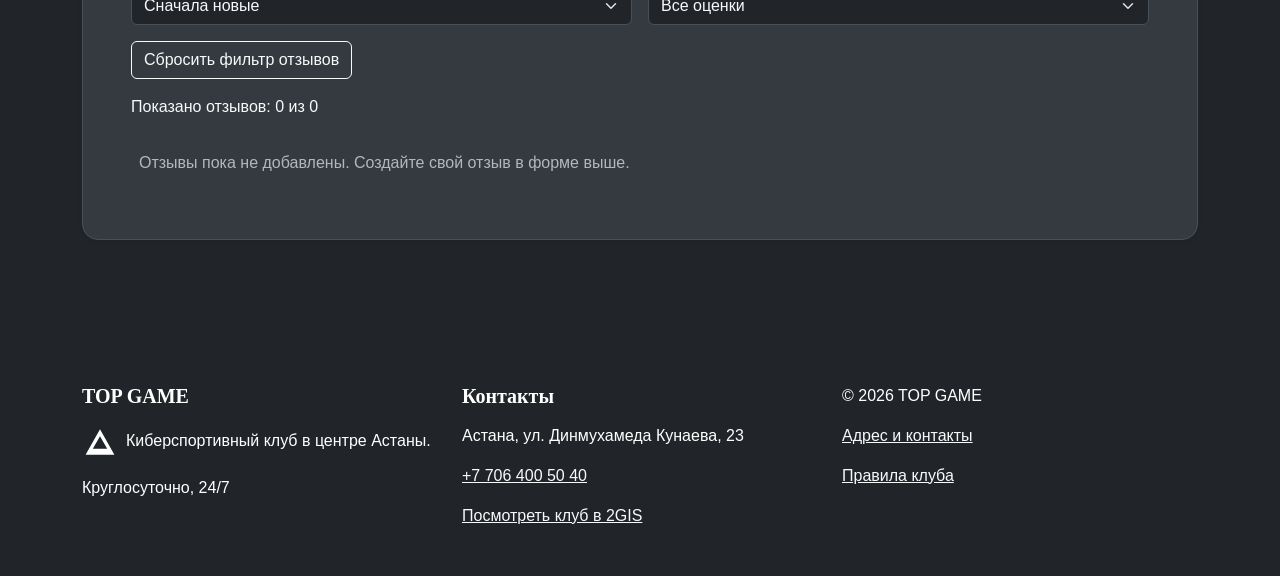
==== commit 7bc2bc25: "Extend pricing and jQuery club features" ====
--- a/about.html
+++ b/about.html
@@ -10,8 +10,7 @@
         <link rel="stylesheet" href="css/bootstrap.min.css">
         <link rel="stylesheet" href="css/base.css">
         <script src="https://code.jquery.com/jquery-3.7.1.min.js" integrity="sha256-/JqT3SQfawRcv/BIHPThkBvs0OEvtFFmqPF/lYI/Cxo=" crossorigin="anonymous" defer></script>
-    <script src="js/jquery-features.js" defer></script>
-    <script src="js/data.js" defer></script>
+        <script src="js/data.js" defer></script>
         <script src="js/logic.js" defer></script>
         <script src="js/main.js" defer></script>
         <script src="js/food.js" defer></script>
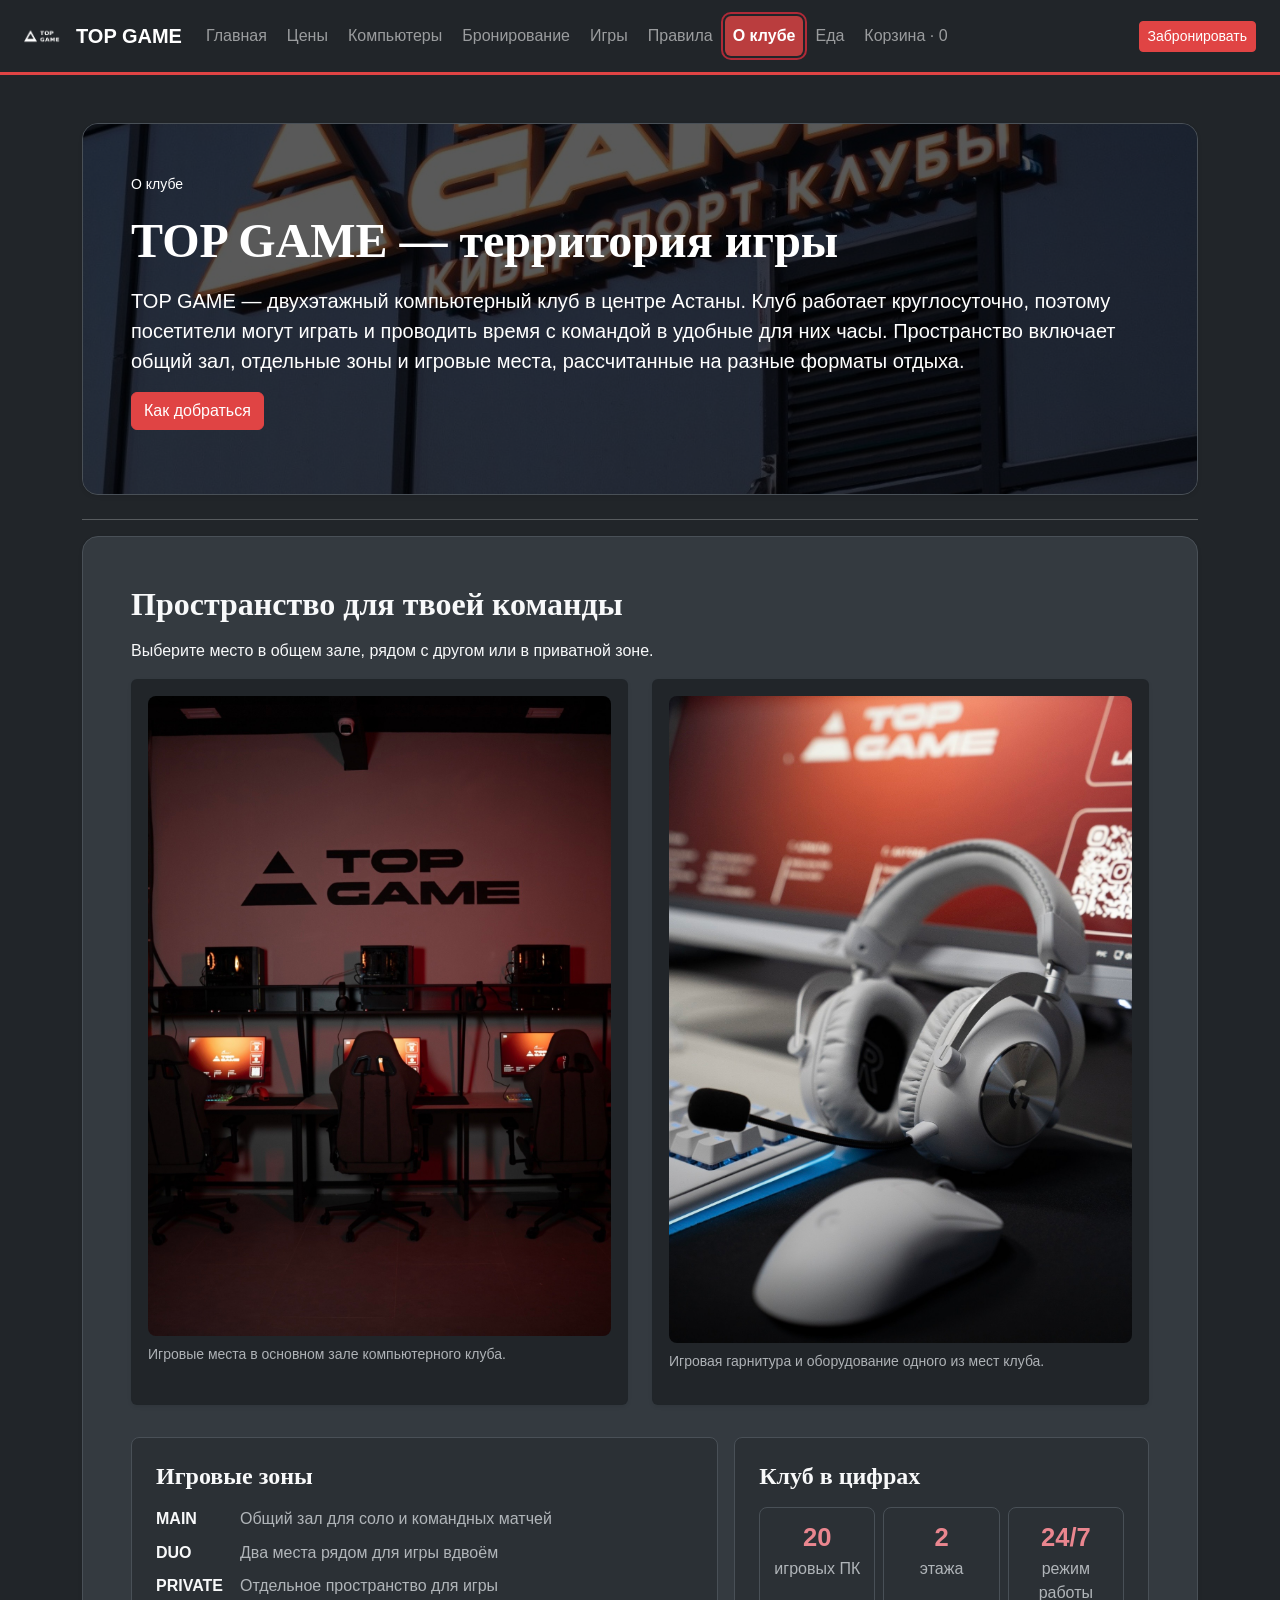
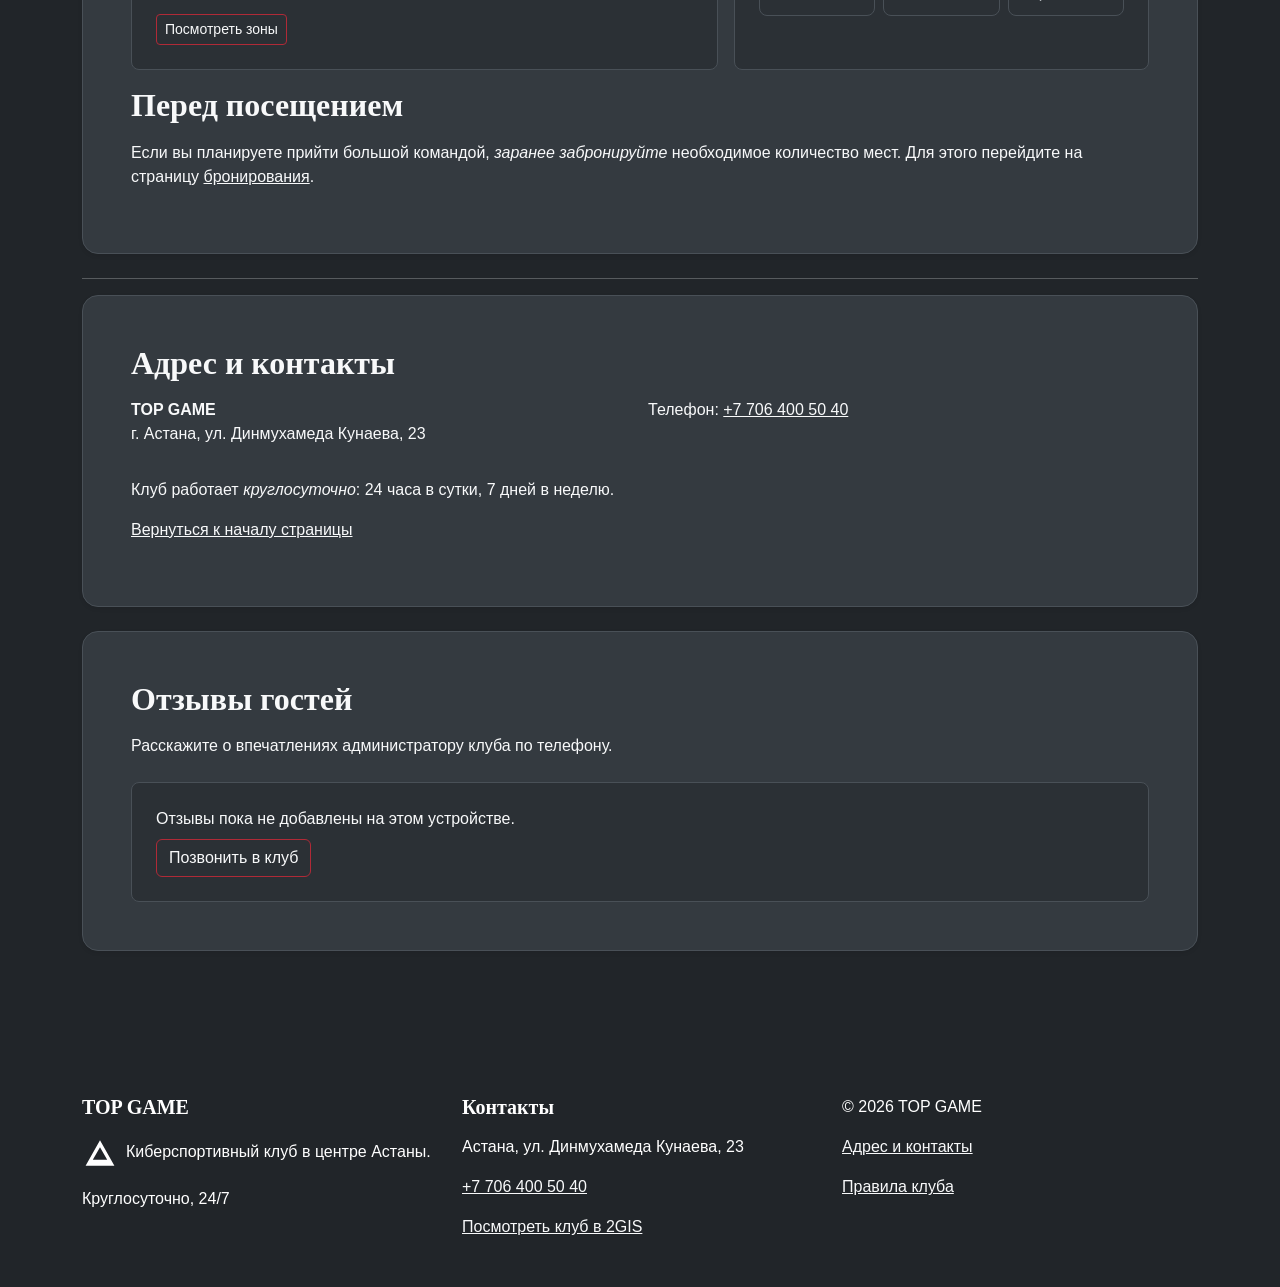
==== commit f821be95: "Redesign About page with club zones, contacts and saved reviews" ====
--- a/about.html
+++ b/about.html
@@ -60,13 +60,7 @@
             <hr>
             <section id="club-space" class="bg-white border rounded-4 p-3 p-md-4 p-lg-5 mb-4 shadow-sm">
                 <h2 class="fw-bold h2 mb-3">Пространство для твоей команды</h2>
-                <p class="mb-3">
-            Общий зал, <abbr title="игра вдвоём">DUO</abbr> и
-            <abbr title="приватная игровая зона">PRIVATE</abbr>-зоны
-            объединены одной идеей: создать удобное пространство для игры,
-            общения и командных матчей. В клубе установлено
-            <mark class="bg-danger-subtle text-danger-emphasis">45 игровых компьютеров</mark>, расположенных на двух этажах.
-        </p>
+                <p class="mb-3">Выберите место в общем зале, рядом с другом или в приватной зоне.</p>
                 <!-- Bootstrap Cards / grid: official card and card-body markup adapted to existing club content; semantic articles and figures retained. https://getbootstrap.com/docs/5.3/components/card/ -->
                 <div class="row g-4">
                     <div class="col-12 col-md-6">
@@ -86,42 +80,29 @@
                         </figure>
                     </div>
                 </div>
-                <article class="bg-body-tertiary border rounded-3 p-3 p-md-4 my-4" id="about-article-1">
-                    <h3 class="fw-bold h4 mb-3">Основные возможности</h3>
-                    <ul>
-                        <li>
-                    Игровые зоны:
-                    <ul>
-                                <li>общий зал;</li>
-                                <li>DUO-зона;</li>
-                                <li>PRIVATE-зона.</li>
-                            </ul>
-                        </li>
-                        <li>
-                    45 игровых
-                    <abbr title="персональный компьютер">ПК</abbr>;
-                </li>
-                        <li>два этажа;</li>
-                        <li>круглосуточный режим работы.</li>
-                    </ul>
-                </article>
-                <article class="bg-body-tertiary border rounded-3 p-3 p-md-4 my-4" id="about-article-2">
-                    <h3 class="fw-bold h4 mb-3">Краткая информация</h3>
-                    <dl>
-                        <dt class="mt-3 fw-semibold">
-                            <b>Режим работы</b>
-                        </dt>
-                        <dd class="mb-3">Круглосуточно, 24/7.</dd>
-                        <dt class="mt-3 fw-semibold">
-                            <b>Количество этажей</b>
-                        </dt>
-                        <dd class="mb-3">Два этажа с игровыми зонами.</dd>
-                        <dt class="mt-3 fw-semibold">
-                            <b>Количество компьютеров</b>
-                        </dt>
-                        <dd class="mb-3">45 игровых компьютеров.</dd>
-                    </dl>
-                </article>
+                <div class="row g-3 my-3 align-items-stretch">
+                    <div class="col-12 col-lg-7">
+                        <article class="bg-body-tertiary border rounded-3 p-3 p-md-4 h-100" id="about-article-1">
+                            <h3 class="fw-bold h4 mb-3">Игровые зоны</h3>
+                            <dl class="about-zones mb-0">
+                                <div><dt>MAIN</dt><dd>Общий зал для соло и командных матчей</dd></div>
+                                <div><dt>DUO</dt><dd>Два места рядом для игры вдвоём</dd></div>
+                                <div><dt>PRIVATE</dt><dd>Отдельное пространство для игры</dd></div>
+                            </dl>
+                            <a href="computers.html#computers-section-2" class="btn btn-outline-danger btn-sm mt-3">Посмотреть зоны</a>
+                        </article>
+                    </div>
+                    <div class="col-12 col-lg-5">
+                        <article class="bg-body-tertiary border rounded-3 p-3 p-md-4 h-100" id="about-article-2">
+                            <h3 class="fw-bold h4 mb-3">Клуб в цифрах</h3>
+                            <dl class="about-stats mb-0">
+                                <div><dt class="text-danger">20</dt><dd>игровых ПК</dd></div>
+                                <div><dt class="text-danger">2</dt><dd>этажа</dd></div>
+                                <div><dt class="text-danger">24/7</dt><dd>режим работы</dd></div>
+                            </dl>
+                        </article>
+                    </div>
+                </div>
                 <!-- aside используется для дополнительной информации,
              которая связана с клубом, но не является основным описанием. -->
                 <aside id="about-aside-1">
--- a/css/base.css
+++ b/css/base.css
@@ -9,6 +9,9 @@
     --bs-link-color-rgb: 176, 42, 55;
     --bs-link-hover-color: #842029;
     --bs-link-hover-color-rgb: 132, 32, 41;
+    --motion-fast: 220ms;
+    --motion-panel: 420ms;
+    --motion-ease: cubic-bezier(0.22, 1, 0.36, 1);
 }
 
 /* Keep the club's original serif display font for headings. */
@@ -40,7 +43,7 @@
 /* A subtle club-red highlight makes navigation states easy to spot. */
 .navbar .nav-link {
     border-radius: var(--bs-border-radius);
-    transition: color 150ms ease, background-color 150ms ease;
+    transition: color var(--motion-fast) ease, background-color var(--motion-fast) ease;
 }
 
 .navbar .nav-link:hover,
@@ -54,6 +57,17 @@
 .card {
     --bs-card-bg: #fff;
     --bs-card-border-color: rgba(32, 36, 42, 0.14);
+}
+
+@media (hover: hover) and (pointer: fine) {
+    main .card {
+        transition: transform var(--motion-panel) var(--motion-ease),
+                    box-shadow var(--motion-panel) var(--motion-ease);
+    }
+    main .card:hover {
+        transform: translateY(-3px);
+        box-shadow: 0 0.7rem 1.5rem rgba(0, 0, 0, 0.22) !important;
+    }
 }
 
 /* Carry the brand color into focused form controls and selected checkboxes. */
@@ -92,3 +106,264 @@
 .selected { border-color: #b02a37 !important; box-shadow: 0 0 0 2px rgba(176, 42, 55, 0.15); }
 .error { color: #842029; background-color: #f8d7da; border-color: #b02a37 !important; }
 .success { color: #0f5132; background-color: #d1e7dd; border-color: #146c43 !important; }
+
+/* Game favourites stay compact on the cover and keep the club's red accent. */
+.favorite-heart {
+    position: absolute;
+    z-index: 2;
+    top: 0.75rem;
+    right: 0.75rem;
+    display: grid;
+    place-items: center;
+    width: 2.75rem;
+    height: 2.75rem;
+    padding: 0;
+    border: 1px solid rgba(32, 36, 42, 0.12);
+    border-radius: 50%;
+    color: #b02a37;
+    background: rgba(255, 255, 255, 0.96);
+    box-shadow: 0 0.15rem 0.5rem rgba(0, 0, 0, 0.18);
+    transition: transform var(--motion-fast) var(--motion-ease), color var(--motion-fast) ease, background-color var(--motion-fast) ease;
+}
+
+.favorite-heart:hover {
+    transform: scale(1.06);
+    color: #842029;
+}
+
+.favorite-heart:active { transform: scale(0.94); }
+
+.favorite-heart.is-favorite svg {
+    fill: #e04444;
+    stroke: #b02a37;
+}
+
+.favorite-heart:focus-visible {
+    outline: 3px solid #b02a37;
+    outline-offset: 3px;
+}
+
+.favorite-notice-close {
+    width: 2.75rem;
+    height: 2.75rem;
+    padding: 0;
+    font-size: 1.5rem;
+    line-height: 1;
+}
+.favorite-notice-close, .favorite-notice-close:is(:hover, :focus-visible, :active) { color: inherit; }
+.favorite-notice-close:hover { background: rgba(0, 0, 0, 0.08); }
+.favorite-notice-close:focus-visible { outline: 2px solid currentColor; }
+#game-cards > div {
+    animation: reveal-content 320ms var(--motion-ease);
+}
+
+/* Booking */
+.booking-layout { display: grid; gap: 1.25rem; align-items: start; }
+.booking-panel {
+    min-width: 0;
+    padding: clamp(1rem, 3vw, 1.75rem);
+    border: 1px solid #484d57;
+    border-radius: 1rem;
+    background: #27292f;
+    color: #f4f4f6;
+}
+.booking-muted { color: #c3c6cf; }
+.booking-group {
+    min-width: 0;
+    margin-block: 0 1.5rem;
+    padding-block-end: 1.25rem;
+    border-bottom: 1px solid #454952;
+}
+.booking-heading {
+    float: none;
+    width: auto;
+    font: 700 1.35rem/1.2 Georgia, serif;
+    margin-block: 0 0.85rem;
+}
+.booking-panel .form-control, .booking-panel .form-select { min-height: 2.75rem; }
+.booking-panel .form-label { font-weight: 600; }
+.booking-rooms { display: grid; gap: 0.65rem; }
+.booking-room {
+    scroll-margin-top: 1rem;
+    padding: 0.75rem;
+    background: #1e2025;
+    border: 1px solid #414550;
+    border-radius: 0.75rem;
+}
+.booking-room h3 { margin-bottom: 0.5rem !important; }
+.booking-seat-grid {
+    display: grid;
+    grid-template-columns: repeat(auto-fit, minmax(4.65rem, 1fr));
+    gap: 0.4rem;
+}
+.booking-seat {
+    min-height: 2.75rem;
+    padding: 0.25rem;
+    font-size: 0.84rem;
+    line-height: 1.2;
+}
+.booking-seat[data-seat-state="available"] {
+    --bs-btn-color: #eff1f6;
+    --bs-btn-border-color: #676d7b;
+    --bs-btn-hover-color: #fff;
+    --bs-btn-hover-bg: #353943;
+    --bs-btn-hover-border-color: #a2a7b3;
+}
+.booking-seat .small { font-size: 0.7rem; }
+.booking-facts {
+    display: grid;
+    grid-template-columns: minmax(0, 1fr) minmax(0, 1.25fr);
+    gap: 0.55rem 0.75rem;
+    font-size: 0.95rem;
+}
+.booking-facts dt { font-weight: 400; color: #c3c6cf; }
+.booking-facts dd { margin: 0; overflow-wrap: anywhere; }
+.booking-price {
+    padding: 0.85rem 1rem;
+    border-left: 3px solid #e04444;
+    border-radius: 0.5rem;
+    background: #1d1f24;
+}
+.booking-price output {
+    display: block;
+    font-size: clamp(1.5rem, 5vw, 2.2rem);
+    font-variant-numeric: tabular-nums;
+    font-weight: 700;
+}
+#booking-form, #seat-map { scroll-margin-top: 1rem; }
+.booking-actions .btn { min-height: 2.75rem; }
+
+@media (min-width: 992px) {
+    .booking-layout { grid-template-columns: minmax(0, 2fr) minmax(17rem, 1fr); }
+    .booking-summary { position: sticky; top: 1rem; }
+}
+@media (max-width: 575.98px) {
+    .booking-actions .btn-danger { flex-grow: 1; }
+}
+
+.booking-tabs:not([hidden]) {
+    display: grid;
+    grid-auto-flow: column;
+    grid-auto-columns: minmax(0, 1fr);
+    gap: 0.4rem;
+    padding: 0.4rem;
+    background: var(--bs-tertiary-bg);
+    border: 1px solid var(--bs-border-color);
+    border-radius: 0.85rem;
+    scroll-margin-top: 1rem;
+}
+.booking-tabs .btn {
+    min-height: 2.75rem;
+    color: var(--bs-emphasis-color);
+    font-weight: 600;
+    padding-inline: 0.4rem;
+    transition: background-color var(--motion-fast) ease, color var(--motion-fast) ease;
+}
+.booking-tabs .btn:hover { background: var(--bs-secondary-bg); }
+.booking-tabs .btn[aria-selected="true"] {
+    background: #b02a37;
+    color: #fff;
+}
+
+#booking-content [role="tabpanel"]:not([hidden]) {
+    animation: reveal-content var(--motion-panel) var(--motion-ease);
+}
+
+@keyframes reveal-content {
+    from { opacity: 0; translate: 0 0.45rem; }
+    to { opacity: 1; translate: 0 0; }
+}
+
+.peripherals-photo {
+    display: block;
+    width: 100%;
+    aspect-ratio: 16 / 10;
+    max-height: 17rem;
+    object-fit: cover;
+    object-position: center 48%;
+}
+
+.club-stat {
+    transition: border-color var(--motion-fast) ease, box-shadow var(--motion-fast) ease;
+}
+.club-stat:hover {
+    border-color: #e04444 !important;
+    box-shadow: inset 0 0 0 2px #e04444;
+}
+
+.rules-disclosures details, details.rules-disclosures {
+    border: 1px solid var(--bs-border-color);
+    border-radius: 0.5rem;
+    background: var(--bs-tertiary-bg);
+    padding: 0.6rem 0.8rem;
+}
+.rules-disclosures details + details { margin-top: 0.45rem; }
+.rules-disclosures summary { cursor: pointer; font-weight: 600; }
+.rules-disclosures details > p { margin: 0.5rem 0 0; }
+#departure-list label { display: block; padding-block: 0.35rem; cursor: pointer; }
+
+.food-cart-dialog {
+    width: min(35rem, calc(100% - 2rem));
+    max-height: min(42rem, calc(100dvh - 2rem));
+    overflow: auto;
+    overscroll-behavior: contain;
+}
+.food-cart-dialog::backdrop { background: rgba(0, 0, 0, 0.65); }
+.food-cart-dialog[open] { animation: reveal-content var(--motion-panel) var(--motion-ease); }
+.food-cart-dialog[open]::backdrop { animation: fade-in var(--motion-fast) ease; }
+@keyframes fade-in {
+    from { opacity: 0; }
+    to { opacity: 1; }
+}
+
+@supports (transition-behavior: allow-discrete) {
+    .food-cart-dialog {
+        opacity: 0;
+        translate: 0 0.45rem;
+        transition: opacity var(--motion-panel) var(--motion-ease),
+                    translate var(--motion-panel) var(--motion-ease),
+                    display var(--motion-panel) allow-discrete,
+                    overlay var(--motion-panel) allow-discrete;
+    }
+    .food-cart-dialog[open] { opacity: 1; translate: 0 0; animation: none; }
+    .food-cart-dialog::backdrop {
+        opacity: 0;
+        transition: opacity var(--motion-panel) var(--motion-ease),
+                    display var(--motion-panel) allow-discrete,
+                    overlay var(--motion-panel) allow-discrete;
+    }
+    .food-cart-dialog[open]::backdrop { opacity: 1; animation: none; }
+    @starting-style {
+        .food-cart-dialog[open] { opacity: 0; translate: 0 0.45rem; }
+        .food-cart-dialog[open]::backdrop { opacity: 0; }
+    }
+}
+.about-zones { display: grid; gap: 0.6rem; }
+.about-zones > div {
+    display: grid;
+    grid-template-columns: minmax(4.5rem, auto) minmax(0, 1fr);
+    align-items: baseline;
+    gap: 0.75rem;
+}
+.about-zones dd, .about-stats dd { margin: 0; color: var(--bs-secondary-color); }
+.about-stats { display: grid; grid-template-columns: repeat(auto-fit, minmax(5rem, 1fr)); gap: 0.5rem; }
+.about-stats > div {
+    border: 1px solid var(--bs-border-color);
+    border-radius: 0.5rem;
+    padding: 0.65rem 0.5rem;
+    text-align: center;
+}
+.about-stats dt { font-size: clamp(1.2rem, 2.4vw, 1.6rem); }
+body:has(.food-cart-dialog[open]) { overflow: hidden; }
+
+@media (prefers-reduced-motion: reduce) {
+    .navbar .nav-link, main .card, .favorite-heart, .club-stat,
+    .booking-tabs .btn, .food-cart-dialog, .food-cart-dialog::backdrop {
+        transition: none;
+    }
+    main .card:hover, .favorite-heart:hover, .favorite-heart:active { transform: none; }
+    #game-cards > div, #booking-content [role="tabpanel"]:not([hidden]),
+    .food-cart-dialog[open], .food-cart-dialog[open]::backdrop {
+        animation: none;
+    }
+}
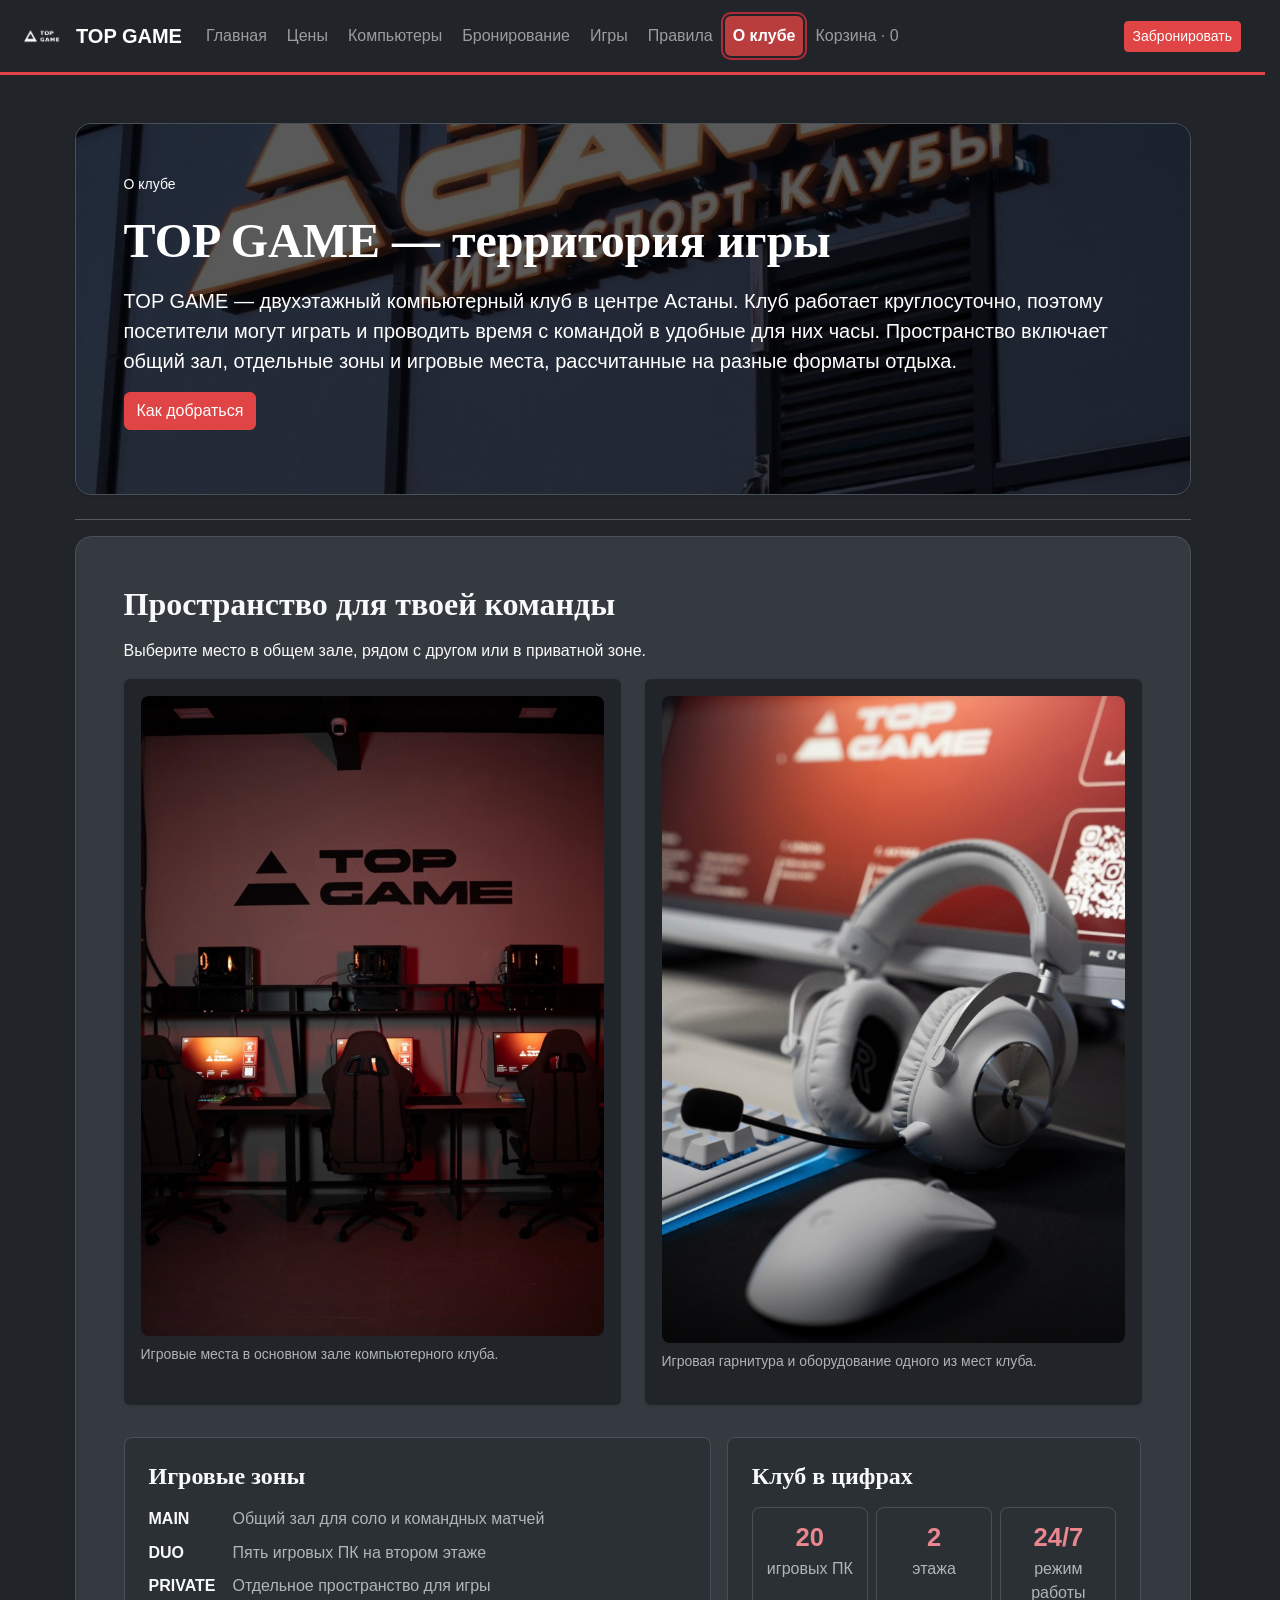
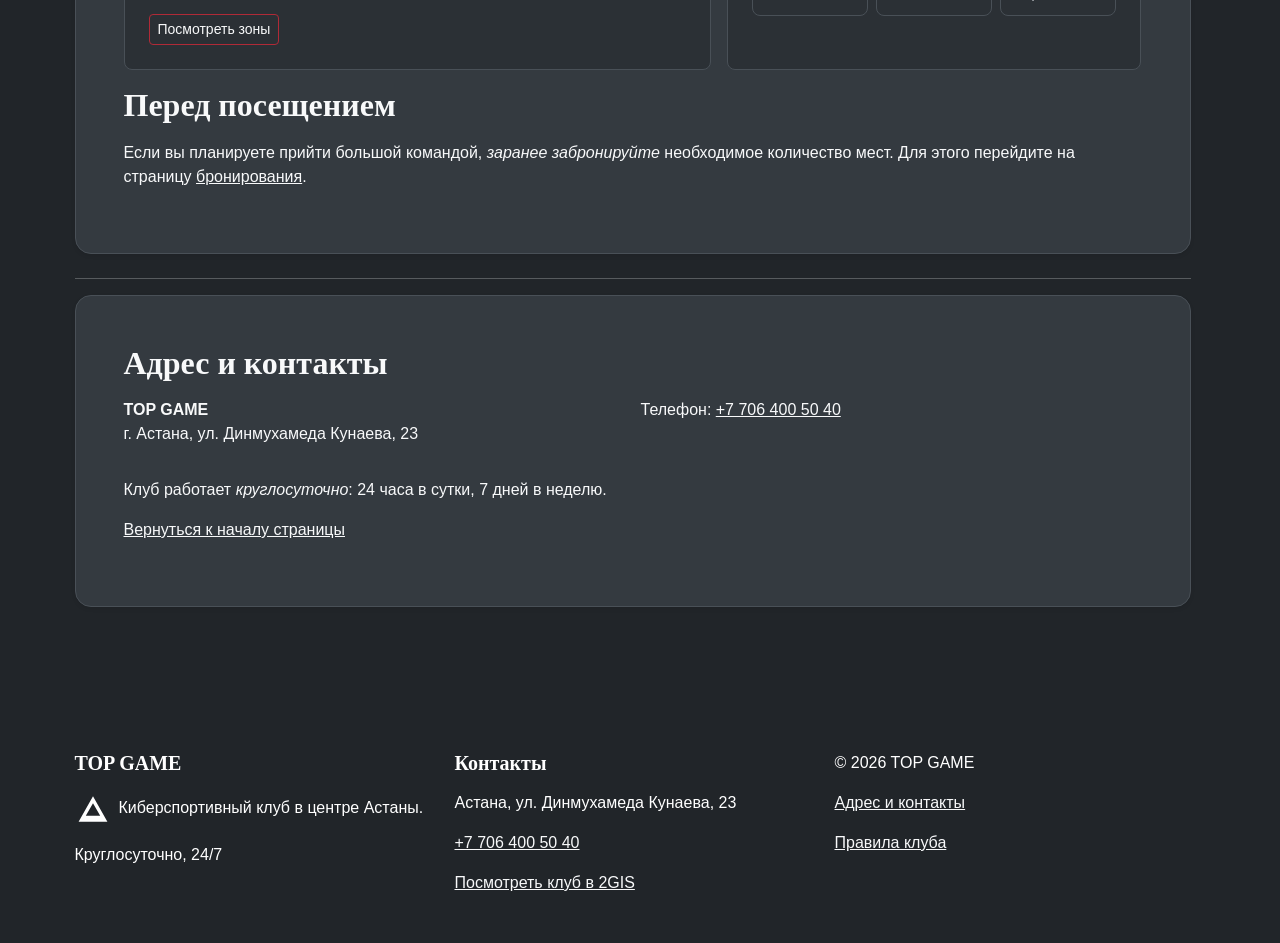
==== commit 029e32e3: "Resolve site audit findings and refresh defense checks" ====
--- a/about.html
+++ b/about.html
@@ -9,7 +9,7 @@
         <!-- Bootstrap supplies the layout; only CSS is used. -->
         <link rel="stylesheet" href="css/bootstrap.min.css">
         <link rel="stylesheet" href="css/base.css">
-        <script src="https://code.jquery.com/jquery-3.7.1.min.js" integrity="sha256-/JqT3SQfawRcv/BIHPThkBvs0OEvtFFmqPF/lYI/Cxo=" crossorigin="anonymous" defer></script>
+        <script src="js/vendor/jquery-3.7.1.min.js" defer></script>
         <script src="js/data.js" defer></script>
         <script src="js/logic.js" defer></script>
         <script src="js/main.js" defer></script>
@@ -86,7 +86,7 @@
                             <h3 class="fw-bold h4 mb-3">Игровые зоны</h3>
                             <dl class="about-zones mb-0">
                                 <div><dt>MAIN</dt><dd>Общий зал для соло и командных матчей</dd></div>
-                                <div><dt>DUO</dt><dd>Два места рядом для игры вдвоём</dd></div>
+                                <div><dt>DUO</dt><dd>Пять игровых ПК на втором этаже</dd></div>
                                 <div><dt>PRIVATE</dt><dd>Отдельное пространство для игры</dd></div>
                             </dl>
                             <a href="computers.html#computers-section-2" class="btn btn-outline-danger btn-sm mt-3">Посмотреть зоны</a>
--- a/css/base.css
+++ b/css/base.css
@@ -20,6 +20,10 @@
 h3,
 .card-title {
     font-family: Georgia, "Times New Roman", serif;
+}
+
+@media (prefers-reduced-motion: no-preference) {
+    main { animation: fade-in 320ms var(--motion-ease); }
 }
 
 /* Use the club red for primary actions and provide a clear hover shade. */
@@ -153,6 +157,46 @@
 .favorite-notice-close, .favorite-notice-close:is(:hover, :focus-visible, :active) { color: inherit; }
 .favorite-notice-close:hover { background: rgba(0, 0, 0, 0.08); }
 .favorite-notice-close:focus-visible { outline: 2px solid currentColor; }
+.favorite-notice {
+    position: fixed;
+    z-index: 1090;
+    inset-inline-end: max(1rem, env(safe-area-inset-right));
+    inset-block-end: max(1rem, env(safe-area-inset-bottom));
+    width: min(28rem, calc(100% - 2rem));
+    box-shadow: 0 0.6rem 1.6rem rgb(0 0 0 / 25%);
+    opacity: 0;
+    visibility: hidden;
+    transform: translateY(0.55rem) scale(0.97);
+    transition: opacity 260ms ease, transform var(--motion-panel) var(--motion-ease),
+                visibility var(--motion-panel) allow-discrete;
+}
+.favorite-notice.is-visible {
+    opacity: 1;
+    visibility: visible;
+    transform: none;
+}
+.favorite-notice p { overflow-wrap: anywhere; }
+.favorite-heart svg { transition: fill var(--motion-fast) ease, stroke var(--motion-fast) ease; }
+.favorite-burst {
+    position: absolute;
+    inset: 0;
+    pointer-events: none;
+}
+.favorite-spark {
+    position: absolute;
+    top: calc(50% - 2px);
+    left: calc(50% - 2px);
+    width: 4px;
+    height: 4px;
+    border-radius: 50%;
+    background: #f35e73;
+    animation: favorite-spark 460ms var(--motion-ease) both;
+}
+.favorite-spark:nth-child(even) { background: #b02a37; }
+@keyframes favorite-spark {
+    from { opacity: 1; transform: rotate(var(--spark-angle)) translateX(11px) scale(0.75); }
+    to { opacity: 0; transform: rotate(var(--spark-angle)) translateX(26px) scale(1.25); }
+}
 #game-cards > div {
     animation: reveal-content 320ms var(--motion-ease);
 }
@@ -182,6 +226,9 @@
 }
 .booking-panel .form-control, .booking-panel .form-select { min-height: 2.75rem; }
 .booking-panel .form-label { font-weight: 600; }
+#booking-tariff {
+    transition: border-color var(--motion-fast) ease, box-shadow var(--motion-fast) ease;
+}
 .booking-rooms { display: grid; gap: 0.65rem; }
 .booking-room {
     scroll-margin-top: 1rem;
@@ -201,7 +248,14 @@
     padding: 0.25rem;
     font-size: 0.84rem;
     line-height: 1.2;
-}
+    transition: background-color var(--motion-panel) var(--motion-ease),
+                border-color var(--motion-panel) var(--motion-ease),
+                box-shadow var(--motion-panel) var(--motion-ease),
+                color var(--motion-fast) ease,
+                transform var(--motion-fast) var(--motion-ease);
+}
+.booking-seat:not(:disabled):active { transform: scale(0.965); }
+.booking-seat-feedback { min-height: 1.5em; }
 .booking-seat[data-seat-state="available"] {
     --bs-btn-color: #eff1f6;
     --bs-btn-border-color: #676d7b;
@@ -242,17 +296,32 @@
 }
 
 .booking-tabs:not([hidden]) {
+    --tab-inset: 0.4rem;
+    --tab-gap: 0.4rem;
+    position: relative;
     display: grid;
     grid-auto-flow: column;
     grid-auto-columns: minmax(0, 1fr);
-    gap: 0.4rem;
-    padding: 0.4rem;
+    gap: var(--tab-gap);
+    padding: var(--tab-inset);
     background: var(--bs-tertiary-bg);
     border: 1px solid var(--bs-border-color);
     border-radius: 0.85rem;
     scroll-margin-top: 1rem;
 }
+.booking-tabs::before {
+    content: '';
+    position: absolute;
+    inset: var(--tab-inset) auto var(--tab-inset) var(--tab-inset);
+    width: calc((100% - 2 * var(--tab-inset) - (var(--tab-count) - 1) * var(--tab-gap)) / var(--tab-count));
+    transform: translateX(calc(var(--active-tab, 0) * (100% + var(--tab-gap))));
+    background: #b02a37;
+    border-radius: var(--bs-border-radius);
+    pointer-events: none;
+    transition: transform var(--motion-panel) var(--motion-ease);
+}
 .booking-tabs .btn {
+    position: relative;
     min-height: 2.75rem;
     color: var(--bs-emphasis-color);
     font-weight: 600;
@@ -261,7 +330,7 @@
 }
 .booking-tabs .btn:hover { background: var(--bs-secondary-bg); }
 .booking-tabs .btn[aria-selected="true"] {
-    background: #b02a37;
+    background: transparent;
     color: #fff;
 }
 
@@ -300,11 +369,76 @@
 .rules-disclosures details + details { margin-top: 0.45rem; }
 .rules-disclosures summary { cursor: pointer; font-weight: 600; }
 .rules-disclosures details > p { margin: 0.5rem 0 0; }
+
+@media (prefers-reduced-motion: no-preference) {
+    .rules-disclosures details[open] > :not(summary),
+    details.rules-disclosures[open] > :not(summary) {
+        animation: fade-in 280ms ease-out;
+    }
+    @supports selector(details::details-content) and (interpolate-size: allow-keywords) {
+        :is(.rules-disclosures details, details.rules-disclosures)::details-content {
+            interpolate-size: allow-keywords;
+            block-size: 0;
+            overflow: clip;
+            opacity: 0;
+            transition: block-size var(--motion-panel) var(--motion-ease),
+                        opacity var(--motion-fast) ease,
+                        content-visibility var(--motion-panel) allow-discrete;
+        }
+        :is(.rules-disclosures details, details.rules-disclosures)[open]::details-content {
+            block-size: auto;
+            opacity: 1;
+        }
+        .rules-disclosures details[open] > :not(summary),
+        details.rules-disclosures[open] > :not(summary) { animation: none; }
+    }
+}
+
+@supports (appearance: base-select) and selector(::picker(select)) {
+    #booking-tariff, #booking-tariff::picker(select) { appearance: base-select; }
+    #booking-tariff {
+        background-image: none;
+        padding-inline: 0.75rem;
+    }
+    #booking-tariff::picker(select) {
+        margin-block: 0.3rem;
+        color: var(--bs-body-color);
+        background: var(--bs-body-bg);
+        border: 1px solid var(--bs-border-color);
+        border-radius: var(--bs-border-radius);
+        box-shadow: 0 0.5rem 1.25rem rgb(0 0 0 / 28%);
+    }
+    #booking-tariff option { padding: 0.55rem 0.75rem; }
+    #booking-tariff option:checked { font-weight: 700; }
+    @media (prefers-reduced-motion: no-preference) {
+        #booking-tariff::picker(select) {
+            opacity: 0;
+            transform: translateY(-0.35rem);
+            transition: opacity 280ms ease, transform 320ms var(--motion-ease),
+                        display 320ms allow-discrete, overlay 320ms allow-discrete;
+        }
+        #booking-tariff:open::picker(select) { opacity: 1; transform: none; }
+        @starting-style {
+            #booking-tariff:open::picker(select) {
+                opacity: 0;
+                transform: translateY(-0.35rem);
+            }
+        }
+    }
+}
 #departure-list label { display: block; padding-block: 0.35rem; cursor: pointer; }
 
 .food-cart-dialog {
     width: min(35rem, calc(100% - 2rem));
+    max-height: min(42rem, calc(100vh - 2rem));
     max-height: min(42rem, calc(100dvh - 2rem));
+    flex-direction: column;
+    overflow: hidden;
+}
+.food-cart-dialog[open] { display: flex; }
+.food-cart-header { flex-shrink: 0; }
+.food-cart-body {
+    min-height: 0;
     overflow: auto;
     overscroll-behavior: contain;
 }
@@ -354,15 +488,18 @@
     text-align: center;
 }
 .about-stats dt { font-size: clamp(1.2rem, 2.4vw, 1.6rem); }
+html { scrollbar-gutter: stable; }
 body:has(.food-cart-dialog[open]) { overflow: hidden; }
 
 @media (prefers-reduced-motion: reduce) {
-    .navbar .nav-link, main .card, .favorite-heart, .club-stat,
-    .booking-tabs .btn, .food-cart-dialog, .food-cart-dialog::backdrop {
+    .navbar .nav-link, main .card, .favorite-heart, .favorite-heart svg, .favorite-notice, .club-stat,
+    .booking-tabs .btn, .booking-tabs::before, .booking-seat, #booking-tariff,
+    .food-cart-dialog, .food-cart-dialog::backdrop {
         transition: none;
     }
-    main .card:hover, .favorite-heart:hover, .favorite-heart:active { transform: none; }
-    #game-cards > div, #booking-content [role="tabpanel"]:not([hidden]),
+    main .card:hover, .favorite-heart:hover, .favorite-heart:active,
+    .booking-seat:not(:disabled):active { transform: none; }
+    #game-cards > div, .favorite-spark, #booking-content [role="tabpanel"]:not([hidden]),
     .food-cart-dialog[open], .food-cart-dialog[open]::backdrop {
         animation: none;
     }
